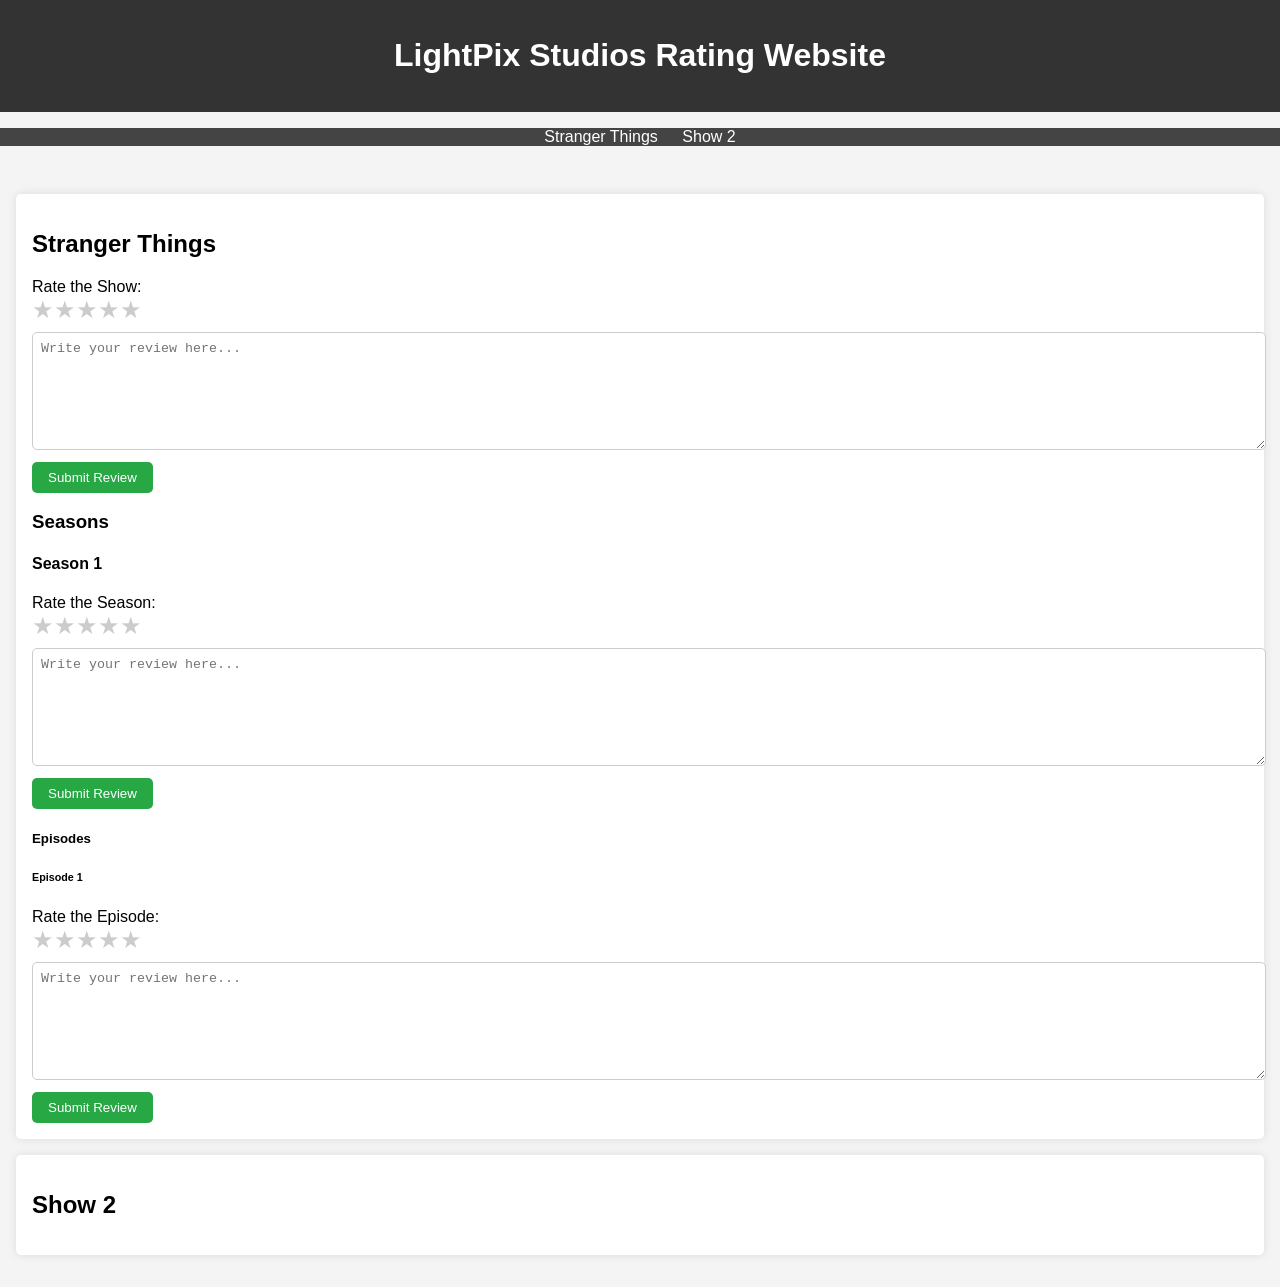
==== index.html @ 3fb62df2 "Add files via upload" ====
<!DOCTYPE html>
<html lang="en">
<head>
    <meta charset="UTF-8">
    <meta name="viewport" content="width=device-width, initial-scale=1.0">
    <title>Series/Shows Rating Website</title>
    <link rel="stylesheet" href="./style.css">
</head>
<body>
    <header>
        <h1>LightPix Studios Rating Website</h1>
    </header>
    <nav>
        <ul>
            <li><a href="#show1">Stranger Things</a></li>
            <li><a href="#show2">Show 2</a></li>
        </ul>
    </nav>
    <main>
        <section id="show1" class="show">
            <h2>Stranger Things</h2>
            <div class="rating">
                <span>Rate the Show:</span>
                <div class="stars" data-show-id="1">
                    ★★★★★
                </div>
                <div class="review">
                    <textarea placeholder="Write your review here..."></textarea>
                    <button>Submit Review</button>
                </div>
            </div>
            <div class="seasons">
                <h3>Seasons</h3>
                <div class="season" data-season-id="1">
                    <h4>Season 1</h4>
                    <div class="rating">
                        <span>Rate the Season:</span>
                        <div class="stars" data-season-id="1-1">
                            ★★★★★
                        </div>
                        <div class="review">
                            <textarea placeholder="Write your review here..."></textarea>
                            <button>Submit Review</button>
                        </div>
                    </div>
                    <div class="episodes">
                        <h5>Episodes</h5>
                        <div class="episode" data-episode-id="1-1-1">
                            <h6>Episode 1</h6>
                            <div class="rating">
                                <span>Rate the Episode:</span>
                                <div class="stars" data-episode-id="1-1-1">
                                    ★★★★★
                                </div>
                                <div class="review">
                                    <textarea placeholder="Write your review here..."></textarea>
                                    <button>Submit Review</button>
                                </div>
                            </div>
                        </div>
                        <!-- Add more episodes as needed -->
                    </div>
                </div>
                <!-- Add more seasons as needed -->
            </div>
        </section>
        <section id="show2" class="show">
            <h2>Show 2</h2>
            <!-- Repeat structure for Show 2 -->
        </section>
    </main>
    <script src="./script.js"></script>
</body>
</html>
---- style.css ----
/* styles.css */
body {
    font-family: Arial, sans-serif;
    margin: 0;
    padding: 0;
    background-color: #f4f4f4;
}

header {
    background-color: #333;
    color: #fff;
    text-align: center;
    padding: 1rem 0;
}

nav ul {
    list-style: none;
    padding: 0;
    text-align: center;
    background-color: #444;
}

nav ul li {
    display: inline;
    margin: 0 10px;
}

nav ul li a {
    color: #fff;
    text-decoration: none;
}

main {
    padding: 1rem;
}

.show {
    background-color: #fff;
    margin: 1rem 0;
    padding: 1rem;
    border-radius: 5px;
    box-shadow: 0 0 10px rgba(0,0,0,0.1);
}

.rating .stars {
    cursor: pointer;
    font-size: 1.5rem;
    color: #ccc;
}

.rating .stars:hover,
.rating .stars:hover ~ .stars {
    color: #ff0;
}

.review textarea {
    width: 100%;
    height: 100px;
    margin: 0.5rem 0;
    padding: 0.5rem;
    border: 1px solid #ccc;
    border-radius: 5px;
}

.review button {
    display: inline-block;
    padding: 0.5rem 1rem;
    background-color: #28a745;
    color: #fff;
    border: none;
    border-radius: 5px;
    cursor: pointer;
}

.review button:hover {
    background-color: #218838;
}
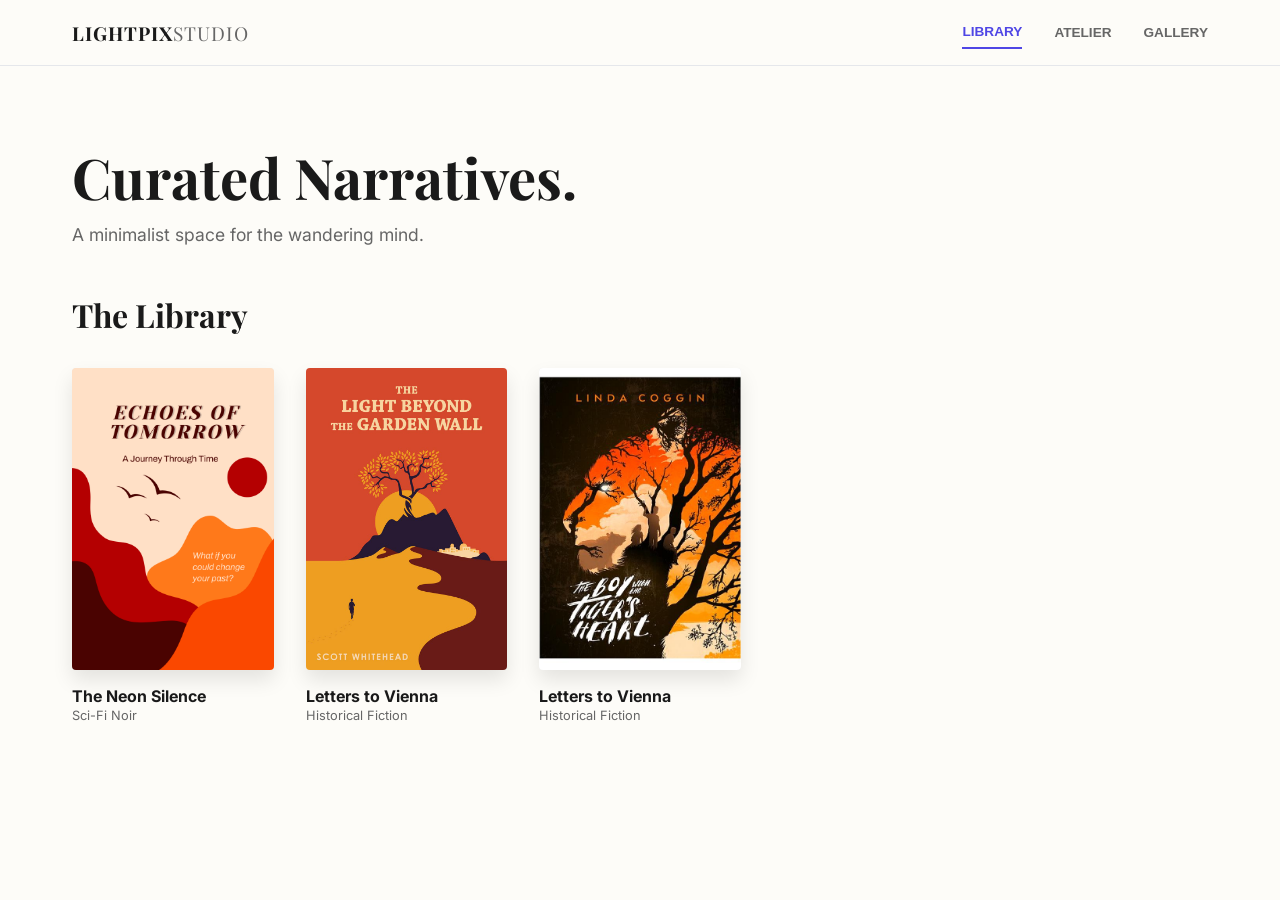
==== commit 83668ad3: "upgraded website" ====
--- a/index.html
+++ b/index.html
@@ -3,72 +3,118 @@
 <head>
     <meta charset="UTF-8">
     <meta name="viewport" content="width=device-width, initial-scale=1.0">
-    <title>Series/Shows Rating Website</title>
-    <link rel="stylesheet" href="./style.css">
+    <title>Lightpix Studio | Creative Portfolio</title>
+    <link href="https://fonts.googleapis.com/css2?family=Inter:wght@300;400;600&family=Playfair+Display:wght@700&display=swap" rel="stylesheet">
+    <link rel="stylesheet" href="style.css">
 </head>
 <body>
-    <header>
-        <h1>LightPix Studios Rating Website</h1>
+
+    <nav>
+        <div class="nav-container">
+            <div class="logo">LIGHTPIX<span>STUDIO</span></div>
+            <div class="nav-links">
+                <button class="nav-btn active" data-tab="stories">Library</button>
+                <button class="nav-btn" data-tab="art">Atelier</button>
+                <button class="nav-btn" data-tab="photography">Gallery</button>
+            </div>
+        </div>
+    </nav>
+
+    <header class="studio-intro">
+        <h1>Curated Narratives.</h1>
+        <p>A minimalist space for the wandering mind.</p>
     </header>
-    <nav>
-        <ul>
-            <li><a href="#show1">Stranger Things</a></li>
-            <li><a href="#show2">Show 2</a></li>
-        </ul>
-    </nav>
+
     <main>
-        <section id="show1" class="show">
-            <h2>Stranger Things</h2>
-            <div class="rating">
-                <span>Rate the Show:</span>
-                <div class="stars" data-show-id="1">
-                    ★★★★★
+        <section id="stories" class="tab-content active">
+            <div class="grid-controls">
+                <h2>The Library</h2>
+            </div>
+            
+            <div class="wattpad-grid">
+                <div class="book-item" onclick="openBook('./Books/Cant Hurt Me- David Goggins.pdf')">
+                    <div class="book-cover-wrapper">
+                        <img src="Coverpage/coverpage00.png" alt="Cover 1">
+                        <div class="read-overlay"><span>Read PDF</span></div>
+                    </div>
+                    <div class="book-meta">
+                        <h3>The Neon Silence</h3>
+                        <p>Sci-Fi Noir</p>
+                    </div>
                 </div>
-                <div class="review">
-                    <textarea placeholder="Write your review here..."></textarea>
-                    <button>Submit Review</button>
+
+                <div class="book-item" onclick="openBook('./Books/IKIGAI - The Japanese secret to a long and happy life.pdf')">
+                    <div class="book-cover-wrapper">
+                        <img src="Coverpage/coverpage01.png" alt="Cover 2">
+                        <div class="read-overlay"><span>Read PDF</span></div>
+                    </div>
+                    <div class="book-meta">
+                        <h3>Letters to Vienna</h3>
+                        <p>Historical Fiction</p>
+                    </div>
+                </div>
+
+                <div class="book-item" onclick="openBook('./Books/Steve Jobs- Walter Isaacson.pdf')">
+                    <div class="book-cover-wrapper">
+                        <img src="Coverpage/coverpage02.png" alt="Cover 2">
+                        <div class="read-overlay"><span>Read PDF</span></div>
+                    </div>
+                    <div class="book-meta">
+                        <h3>Letters to Vienna</h3>
+                        <p>Historical Fiction</p>
+                    </div>
                 </div>
             </div>
-            <div class="seasons">
-                <h3>Seasons</h3>
-                <div class="season" data-season-id="1">
-                    <h4>Season 1</h4>
-                    <div class="rating">
-                        <span>Rate the Season:</span>
-                        <div class="stars" data-season-id="1-1">
-                            ★★★★★
-                        </div>
-                        <div class="review">
-                            <textarea placeholder="Write your review here..."></textarea>
-                            <button>Submit Review</button>
-                        </div>
-                    </div>
-                    <div class="episodes">
-                        <h5>Episodes</h5>
-                        <div class="episode" data-episode-id="1-1-1">
-                            <h6>Episode 1</h6>
-                            <div class="rating">
-                                <span>Rate the Episode:</span>
-                                <div class="stars" data-episode-id="1-1-1">
-                                    ★★★★★
-                                </div>
-                                <div class="review">
-                                    <textarea placeholder="Write your review here..."></textarea>
-                                    <button>Submit Review</button>
-                                </div>
-                            </div>
-                        </div>
-                        <!-- Add more episodes as needed -->
-                    </div>
+        </section>
+
+        <section id="art" class="tab-content">
+            <div class="grid-controls">
+                <h2>The Atelier</h2>
+            </div>
+            <div class="art-masonry">
+                <div class="art-card" onclick="openLightbox(this)">
+                    <img src="Art/abstract.jpg" alt="My Artwork">
                 </div>
-                <!-- Add more seasons as needed -->
+                <div class="art-card" onclick="openLightbox(this)">
+                    <img src="Art/japanese sea.webp" alt="My Sketch">
+                </div>
+                <div class="art-card" onclick="openLightbox(this)">
+                    <img src="Art/pearl earing.webp" alt="My Illustration">
+                </div>
             </div>
         </section>
-        <section id="show2" class="show">
-            <h2>Show 2</h2>
-            <!-- Repeat structure for Show 2 -->
+
+        <section id="photography" class="tab-content">
+            <div class="grid-controls">
+                <h2>The Gallery</h2>
+            </div>
+            <div class="photo-mosaic">
+                <div class="photo-card" onclick="openLightbox(this)">
+                    <img src="Photography/indian-birds.jpg" alt="Photo">
+                </div>
+                <div class="photo-card" onclick="openLightbox(this)">
+                    <img src="Photography/lakeside.webp" alt="Photo">
+                </div>
+                <div class="photo-card wide" onclick="openLightbox(this)">
+                    <img src="Photography/cameraman.avif" alt="Wide Photo">
+                </div>
+            </div>
         </section>
     </main>
-    <script src="./script.js"></script>
+
+    <div id="lightbox" class="overlay-modal" onclick="closeLightbox()">
+        <span class="close-icon">&times;</span>
+        <img id="lightbox-img" src="" alt="Full View">
+    </div>
+
+    <div id="pdf-reader" class="pdf-viewer">
+        <div class="reader-nav">
+            <div class="reader-logo">Lightpix Reader</div>
+            <button onclick="closeBook()">Close Reader</button>
+        </div>
+        <iframe id="pdf-frame" src=""></iframe>
+    </div>
+
+    <script src="script.js"></script>
 </body>
-</html>
+</html>
--- a/style.css
+++ b/style.css
@@ -1,77 +1,122 @@
-/* styles.css */
-body {
-    font-family: Arial, sans-serif;
-    margin: 0;
-    padding: 0;
-    background-color: #f4f4f4;
+:root {
+    --bg-main: #FDFCF8; /* Ivory Paper Color */
+    --text-bold: #1A1A1A; 
+    --text-soft: #666666;
+    --accent: #4F46E5; /* Indigo */
+    --surface: #FFFFFF;
+    --border: #E5E7EB;
 }
 
-header {
-    background-color: #333;
-    color: #fff;
-    text-align: center;
-    padding: 1rem 0;
+* { margin: 0; padding: 0; box-sizing: border-box; }
+
+body {
+    background-color: var(--bg-main);
+    color: var(--text-bold);
+    font-family: 'Inter', sans-serif;
 }
 
-nav ul {
-    list-style: none;
-    padding: 0;
-    text-align: center;
-    background-color: #444;
+/* NAVIGATION */
+nav {
+    position: sticky; top: 0; z-index: 100;
+    background: rgba(253, 252, 248, 0.9);
+    backdrop-filter: blur(10px);
+    border-bottom: 1px solid var(--border);
 }
 
-nav ul li {
-    display: inline;
-    margin: 0 10px;
+.nav-container {
+    max-width: 1200px; margin: 0 auto; padding: 1rem 2rem;
+    display: flex; justify-content: space-between; align-items: center;
 }
 
-nav ul li a {
-    color: #fff;
-    text-decoration: none;
+.logo { font-family: 'Playfair Display', serif; font-size: 1.2rem; font-weight: 700; letter-spacing: 1px; }
+.logo span { font-weight: 300; color: var(--text-soft); }
+
+.nav-links { display: flex; gap: 2rem; }
+.nav-btn {
+    background: none; border: none; font-size: 0.85rem; font-weight: 600;
+    color: var(--text-soft); cursor: pointer; text-transform: uppercase;
+    transition: 0.3s; padding: 0.5rem 0;
+}
+.nav-btn.active, .nav-btn:hover { color: var(--accent); border-bottom: 2px solid var(--accent); }
+
+/* HEADER */
+.studio-intro { max-width: 1200px; margin: 5rem auto 3rem; padding: 0 2rem; }
+.studio-intro h1 { font-family: 'Playfair Display', serif; font-size: 3.5rem; line-height: 1.1; }
+.studio-intro p { color: var(--text-soft); margin-top: 1rem; font-size: 1.1rem; }
+
+main { max-width: 1200px; margin: 0 auto; padding: 0 2rem 5rem; }
+.tab-content { display: none; }
+.tab-content.active { display: block; animation: fadeInUp 0.6s ease; }
+
+@keyframes fadeInUp {
+    from { opacity: 0; transform: translateY(20px); }
+    to { opacity: 1; transform: translateY(0); }
 }
 
-main {
-    padding: 1rem;
+.grid-controls h2 { font-family: 'Playfair Display', serif; margin-bottom: 2rem; font-size: 2rem; }
+
+/* WATTPAD GRID */
+.wattpad-grid {
+    display: grid;
+    grid-template-columns: repeat(auto-fill, minmax(180px, 1fr));
+    gap: 3rem 2rem;
 }
 
-.show {
-    background-color: #fff;
-    margin: 1rem 0;
-    padding: 1rem;
-    border-radius: 5px;
-    box-shadow: 0 0 10px rgba(0,0,0,0.1);
+.book-item { cursor: pointer; transition: 0.3s; }
+.book-cover-wrapper {
+    width: 100%;
+    aspect-ratio: 2 / 3;
+    background: #eee;
+    border-radius: 4px;
+    overflow: hidden;
+    box-shadow: 0 10px 20px rgba(0,0,0,0.1);
+    position: relative;
 }
 
-.rating .stars {
-    cursor: pointer;
-    font-size: 1.5rem;
-    color: #ccc;
+.book-cover-wrapper img { width: 100%; height: 100%; object-fit: cover; }
+.read-overlay {
+    position: absolute; top: 0; left: 0; width: 100%; height: 100%;
+    background: rgba(79, 70, 229, 0.85);
+    display: flex; align-items: center; justify-content: center;
+    opacity: 0; transition: 0.3s;
 }
+.read-overlay span { color: white; font-weight: 600; font-size: 0.8rem; letter-spacing: 1px; }
 
-.rating .stars:hover,
-.rating .stars:hover ~ .stars {
-    color: #ff0;
+.book-item:hover .book-cover-wrapper { transform: translateY(-8px); box-shadow: 0 15px 30px rgba(0,0,0,0.15); }
+.book-item:hover .read-overlay { opacity: 1; }
+
+.book-meta { margin-top: 1rem; }
+.book-meta h3 { font-size: 1rem; margin-bottom: 2px; }
+.book-meta p { font-size: 0.8rem; color: var(--text-soft); }
+
+/* ART & PHOTO GRIDS */
+.art-masonry { column-count: 3; column-gap: 1.5rem; }
+.art-card { margin-bottom: 1.5rem; border-radius: 8px; overflow: hidden; box-shadow: 0 4px 15px rgba(0,0,0,0.05); cursor: pointer; transition: 0.3s; }
+.art-card img { width: 100%; display: block; transition: 0.5s; }
+.art-card:hover { transform: scale(1.02); }
+
+.photo-mosaic { display: grid; grid-template-columns: 1fr 1fr; gap: 1.5rem; }
+.photo-card { border-radius: 8px; overflow: hidden; height: 400px; box-shadow: 0 4px 15px rgba(0,0,0,0.05); cursor: pointer; }
+.photo-card.wide { grid-column: span 2; }
+.photo-card img { width: 100%; height: 100%; object-fit: cover; transition: 0.5s; }
+.photo-card:hover img { transform: scale(1.05); }
+
+/* MODALS */
+.overlay-modal {
+    position: fixed; top: 0; left: 0; width: 100%; height: 100%;
+    background: rgba(26, 26, 26, 0.98); z-index: 1000;
+    display: none; align-items: center; justify-content: center;
 }
+.overlay-modal.active { display: flex; }
+.overlay-modal img { max-width: 90%; max-height: 85vh; border-radius: 4px; }
+.close-icon { position: absolute; top: 2rem; right: 2rem; font-size: 3rem; color: white; cursor: pointer; }
 
-.review textarea {
-    width: 100%;
-    height: 100px;
-    margin: 0.5rem 0;
-    padding: 0.5rem;
-    border: 1px solid #ccc;
-    border-radius: 5px;
+.pdf-viewer {
+    position: fixed; top: 0; left: 0; width: 100%; height: 100%;
+    background: #f0f0f0; z-index: 2000; display: none; flex-direction: column;
 }
+.pdf-viewer.active { display: flex; }
+.reader-nav { background: white; padding: 1rem 2rem; display: flex; justify-content: space-between; align-items: center; border-bottom: 1px solid var(--border); }
+.reader-nav button { padding: 0.5rem 1.2rem; border: none; background: var(--accent); color: white; border-radius: 4px; cursor: pointer; font-weight: 600; }
 
-.review button {
-    display: inline-block;
-    padding: 0.5rem 1rem;
-    background-color: #28a745;
-    color: #fff;
-    border: none;
-    border-radius: 5px;
-    cursor: pointer;
-}
-
-.review button:hover {
-    background-color: #218838;
-}
+iframe { flex: 1; border: none; }
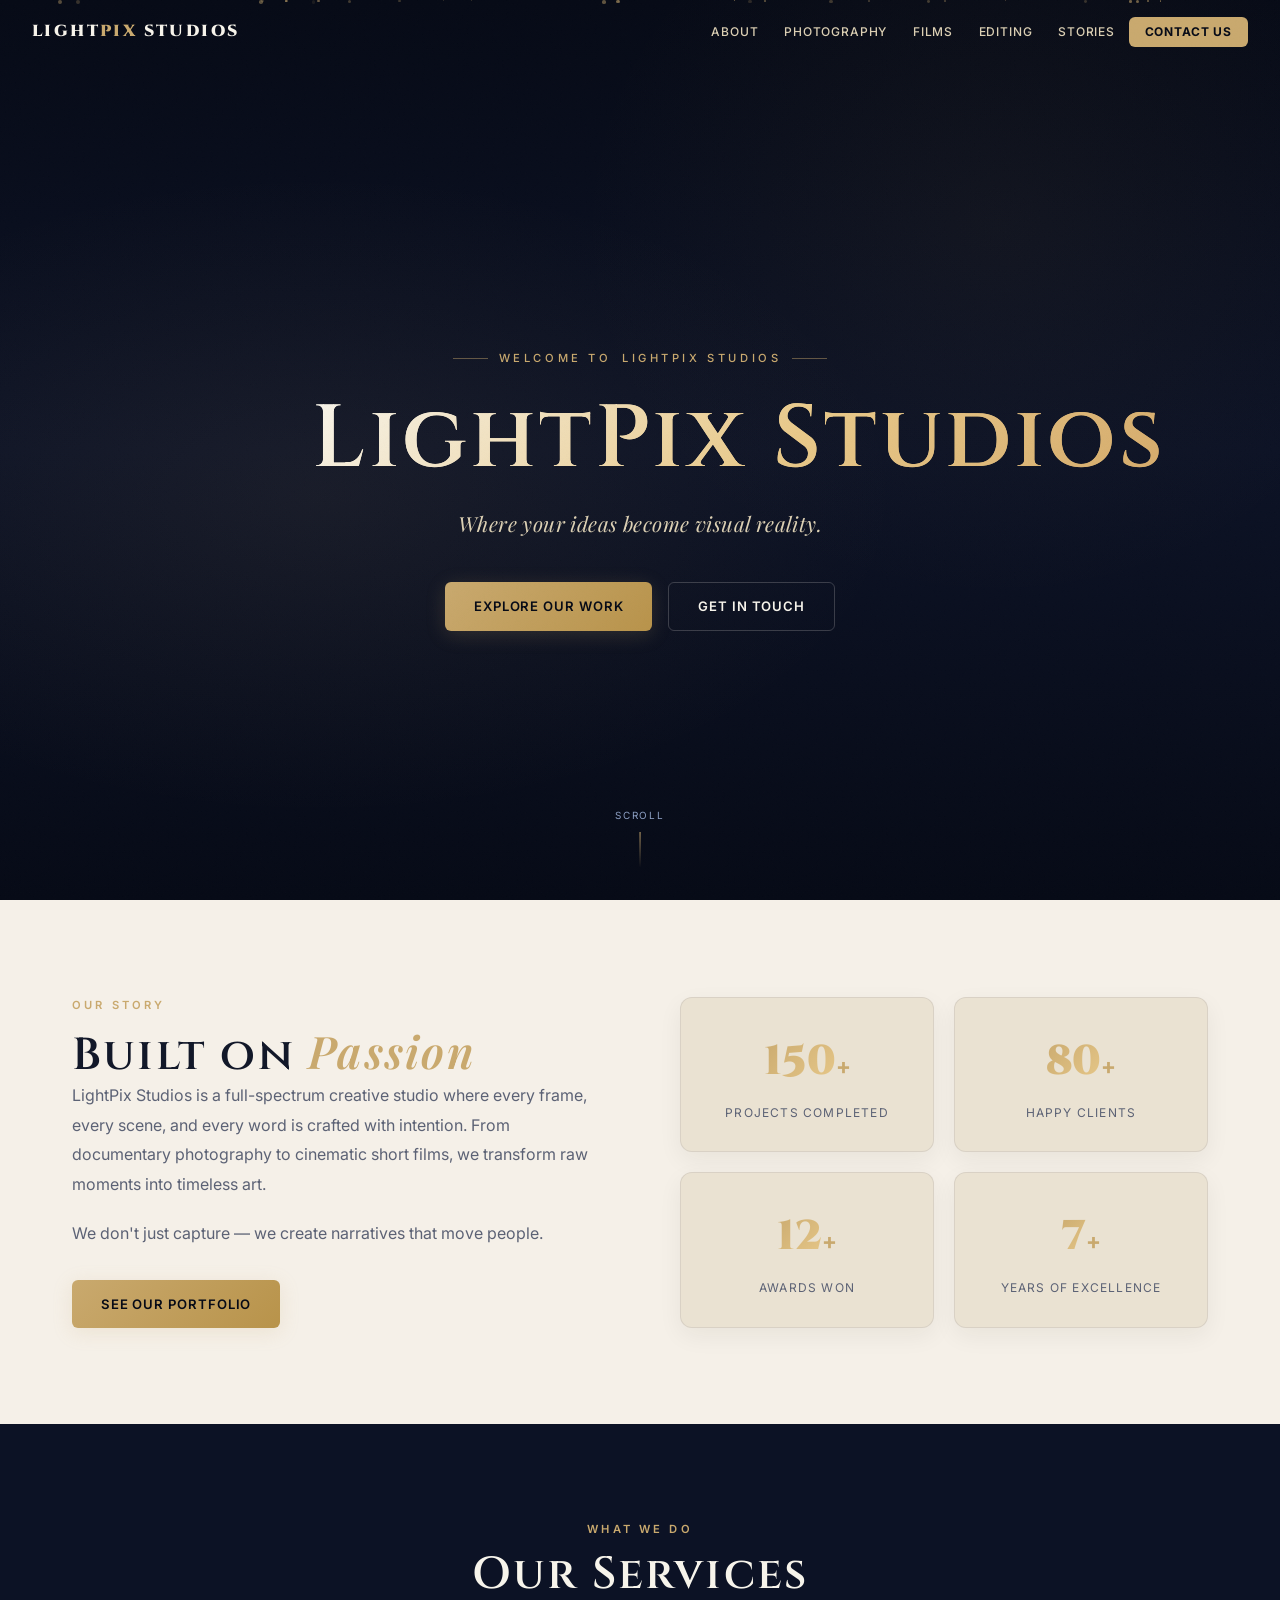
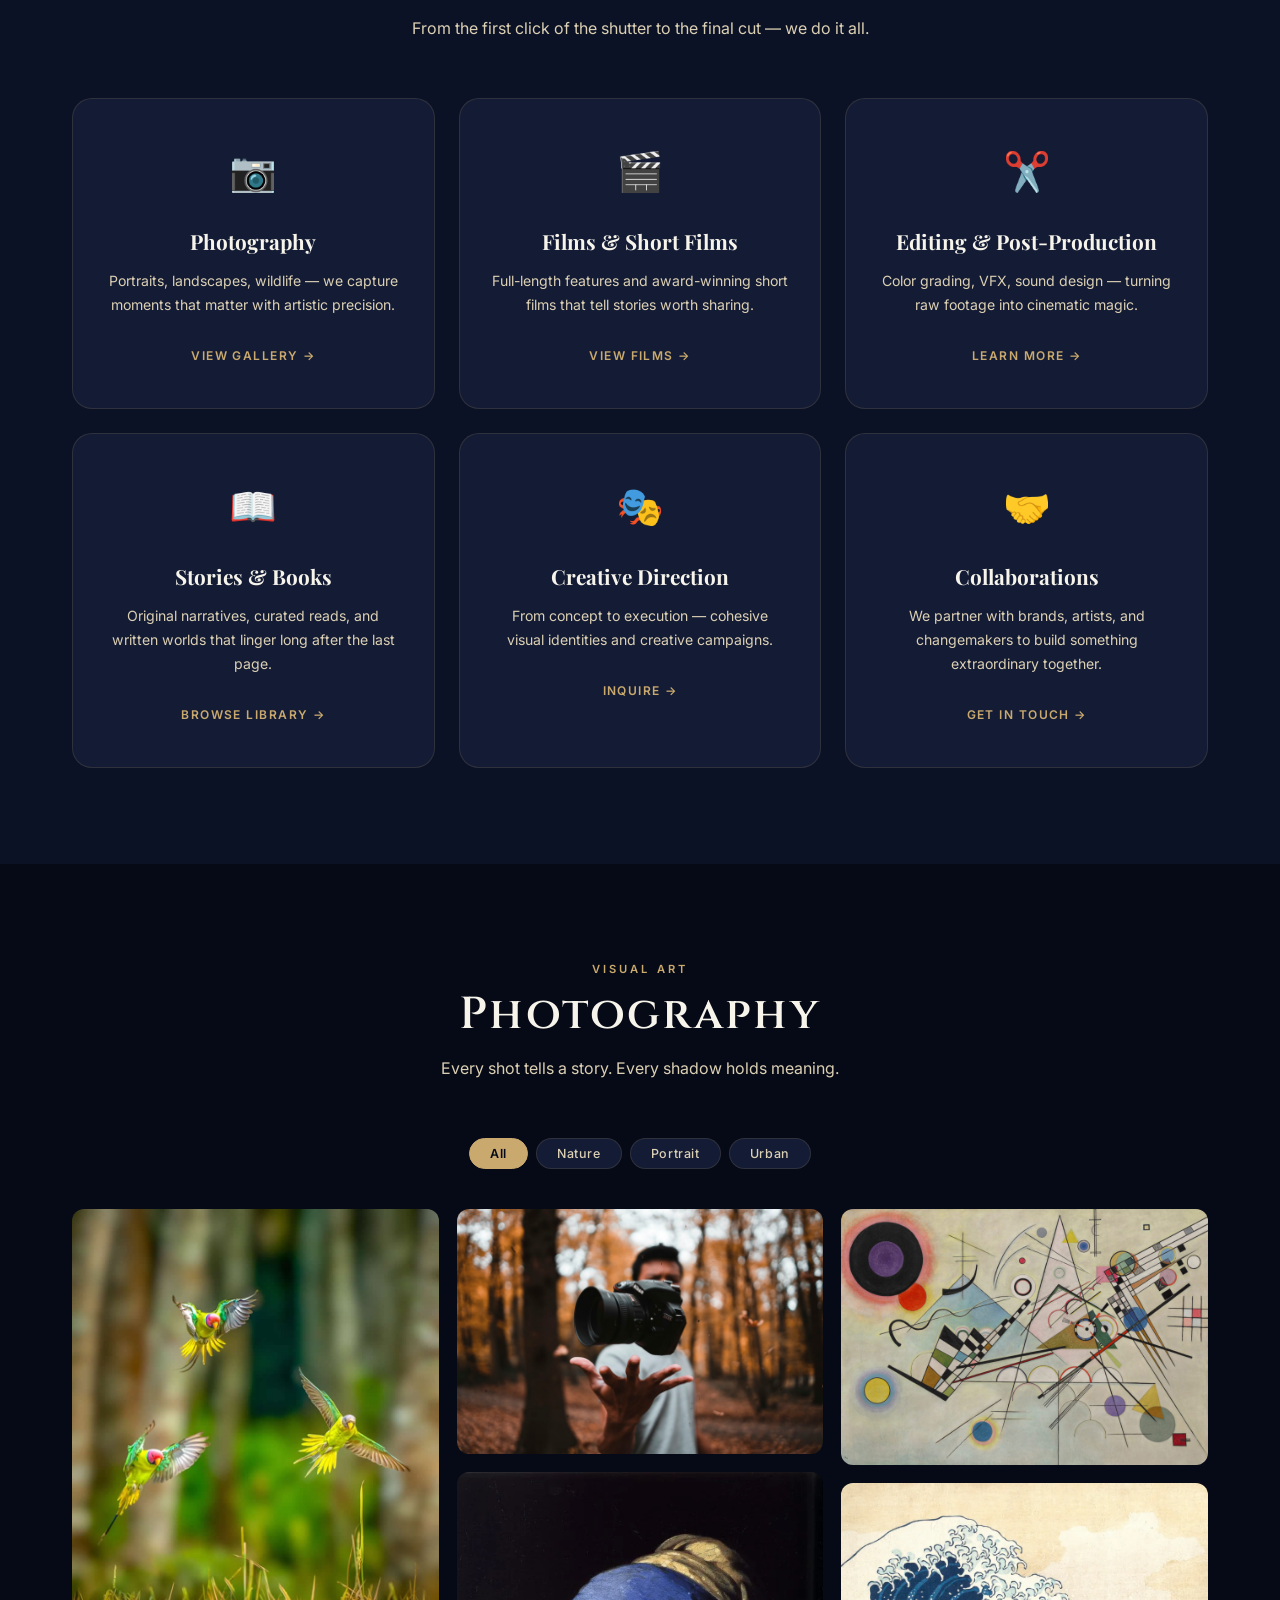
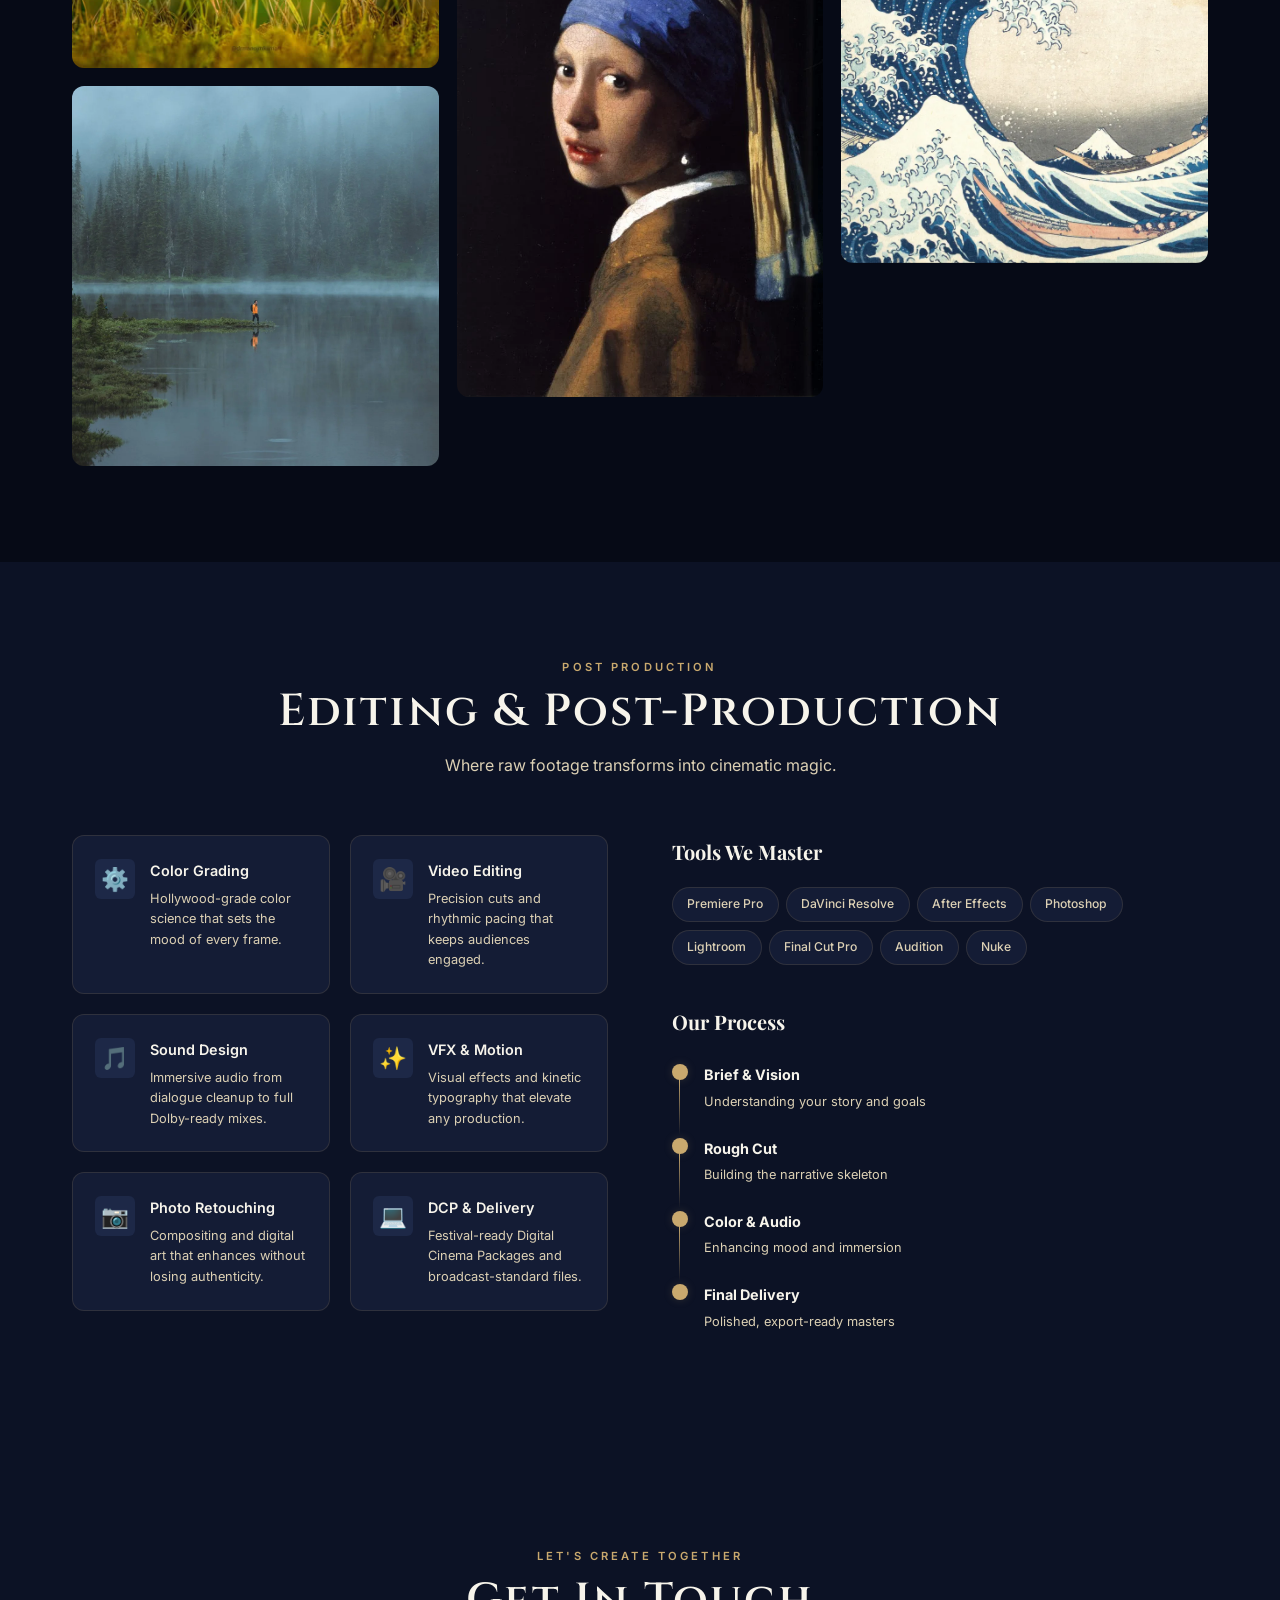
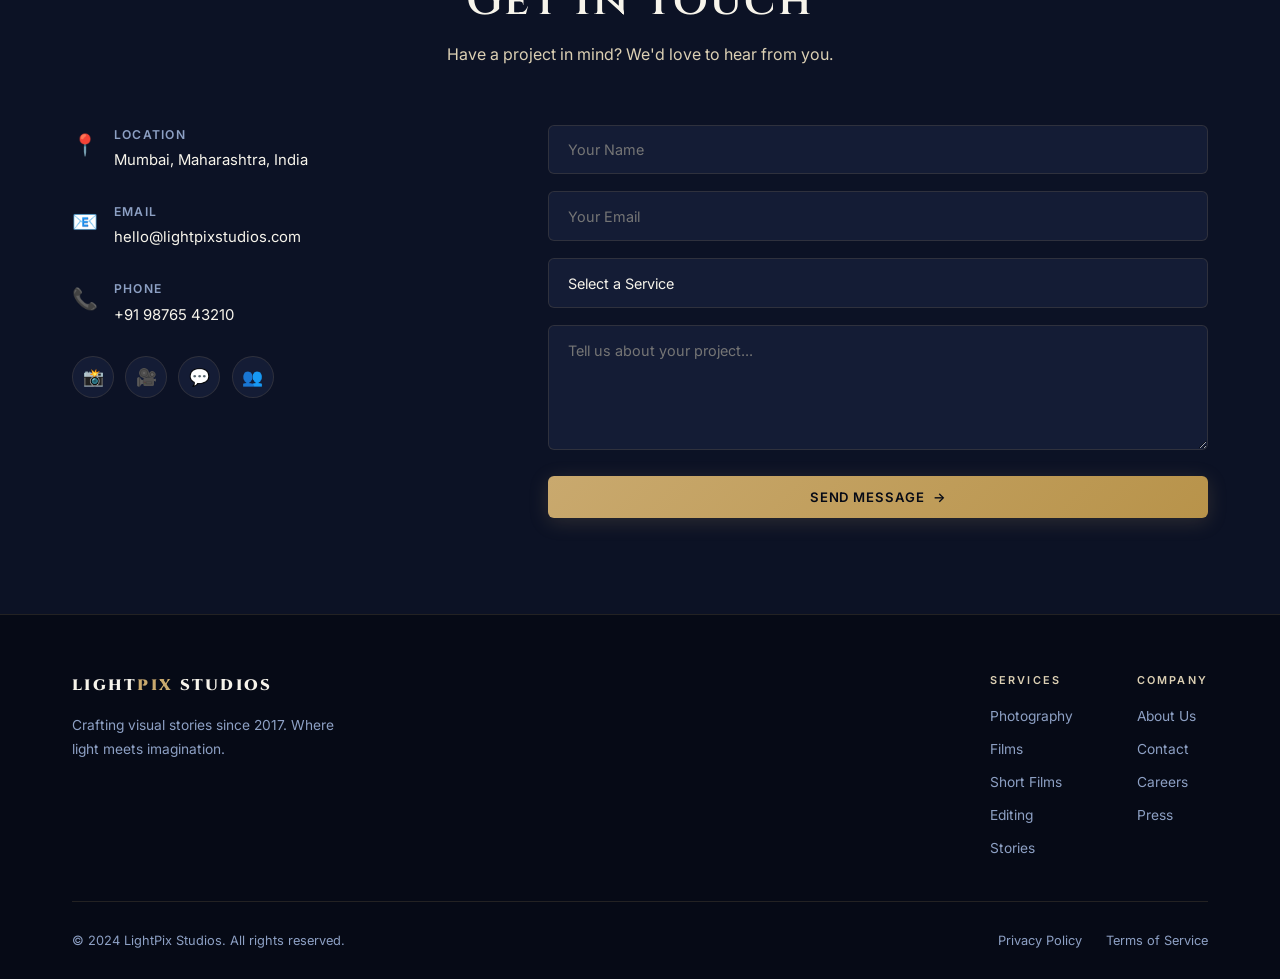
==== commit 3850a926: "Website upgraded" ====
--- a/index.html
+++ b/index.html
@@ -1,120 +1,323 @@
-<!DOCTYPE html>
-<html lang="en">
-<head>
-    <meta charset="UTF-8">
-    <meta name="viewport" content="width=device-width, initial-scale=1.0">
-    <title>Lightpix Studio | Creative Portfolio</title>
-    <link href="https://fonts.googleapis.com/css2?family=Inter:wght@300;400;600&family=Playfair+Display:wght@700&display=swap" rel="stylesheet">
-    <link rel="stylesheet" href="style.css">
-</head>
-<body>
-
-    <nav>
-        <div class="nav-container">
-            <div class="logo">LIGHTPIX<span>STUDIO</span></div>
-            <div class="nav-links">
-                <button class="nav-btn active" data-tab="stories">Library</button>
-                <button class="nav-btn" data-tab="art">Atelier</button>
-                <button class="nav-btn" data-tab="photography">Gallery</button>
-            </div>
-        </div>
-    </nav>
-
-    <header class="studio-intro">
-        <h1>Curated Narratives.</h1>
-        <p>A minimalist space for the wandering mind.</p>
-    </header>
-
-    <main>
-        <section id="stories" class="tab-content active">
-            <div class="grid-controls">
-                <h2>The Library</h2>
-            </div>
-            
-            <div class="wattpad-grid">
-                <div class="book-item" onclick="openBook('./Books/Cant Hurt Me- David Goggins.pdf')">
-                    <div class="book-cover-wrapper">
-                        <img src="Coverpage/coverpage00.png" alt="Cover 1">
-                        <div class="read-overlay"><span>Read PDF</span></div>
-                    </div>
-                    <div class="book-meta">
-                        <h3>The Neon Silence</h3>
-                        <p>Sci-Fi Noir</p>
-                    </div>
-                </div>
-
-                <div class="book-item" onclick="openBook('./Books/IKIGAI - The Japanese secret to a long and happy life.pdf')">
-                    <div class="book-cover-wrapper">
-                        <img src="Coverpage/coverpage01.png" alt="Cover 2">
-                        <div class="read-overlay"><span>Read PDF</span></div>
-                    </div>
-                    <div class="book-meta">
-                        <h3>Letters to Vienna</h3>
-                        <p>Historical Fiction</p>
-                    </div>
-                </div>
-
-                <div class="book-item" onclick="openBook('./Books/Steve Jobs- Walter Isaacson.pdf')">
-                    <div class="book-cover-wrapper">
-                        <img src="Coverpage/coverpage02.png" alt="Cover 2">
-                        <div class="read-overlay"><span>Read PDF</span></div>
-                    </div>
-                    <div class="book-meta">
-                        <h3>Letters to Vienna</h3>
-                        <p>Historical Fiction</p>
-                    </div>
-                </div>
-            </div>
-        </section>
-
-        <section id="art" class="tab-content">
-            <div class="grid-controls">
-                <h2>The Atelier</h2>
-            </div>
-            <div class="art-masonry">
-                <div class="art-card" onclick="openLightbox(this)">
-                    <img src="Art/abstract.jpg" alt="My Artwork">
-                </div>
-                <div class="art-card" onclick="openLightbox(this)">
-                    <img src="Art/japanese sea.webp" alt="My Sketch">
-                </div>
-                <div class="art-card" onclick="openLightbox(this)">
-                    <img src="Art/pearl earing.webp" alt="My Illustration">
-                </div>
-            </div>
-        </section>
-
-        <section id="photography" class="tab-content">
-            <div class="grid-controls">
-                <h2>The Gallery</h2>
-            </div>
-            <div class="photo-mosaic">
-                <div class="photo-card" onclick="openLightbox(this)">
-                    <img src="Photography/indian-birds.jpg" alt="Photo">
-                </div>
-                <div class="photo-card" onclick="openLightbox(this)">
-                    <img src="Photography/lakeside.webp" alt="Photo">
-                </div>
-                <div class="photo-card wide" onclick="openLightbox(this)">
-                    <img src="Photography/cameraman.avif" alt="Wide Photo">
-                </div>
-            </div>
-        </section>
-    </main>
-
-    <div id="lightbox" class="overlay-modal" onclick="closeLightbox()">
-        <span class="close-icon">&times;</span>
-        <img id="lightbox-img" src="" alt="Full View">
-    </div>
-
-    <div id="pdf-reader" class="pdf-viewer">
-        <div class="reader-nav">
-            <div class="reader-logo">Lightpix Reader</div>
-            <button onclick="closeBook()">Close Reader</button>
-        </div>
-        <iframe id="pdf-frame" src=""></iframe>
-    </div>
-
-    <script src="script.js"></script>
-</body>
+<!DOCTYPE html>
+<html lang="en">
+<head>
+    <meta charset="UTF-8">
+    <meta name="viewport" content="width=device-width, initial-scale=1.0">
+    <meta name="description" content="LightPix Studios — A premium creative studio offering photography, films, editing, and storytelling services.">
+    <title>LightPix Studios | Creative Studio</title>
+    <link rel="preconnect" href="https://fonts.googleapis.com">
+    <link rel="preconnect" href="https://fonts.gstatic.com" crossorigin>
+    <link href="https://fonts.googleapis.com/css2?family=Cinzel:wght@400;600;900&family=Inter:wght@300;400;500;600&family=Playfair+Display:ital,wght@0,700;1,400&display=swap" rel="stylesheet">
+    <link rel="stylesheet" href="style.css">
+</head>
+<body>
+
+    <div class="noise-overlay"></div>
+
+    <!-- NAVIGATION -->
+    <nav id="main-nav">
+        <div class="nav-container">
+            <a href="index.html" class="logo">LIGHT<span>PIX</span>&nbsp;STUDIOS</a>
+            <button class="hamburger" id="hamburger" aria-label="Open menu">
+                <span></span><span></span><span></span>
+            </button>
+            <ul class="nav-links" id="nav-links">
+                <li><a href="#about"       class="nav-link">About</a></li>
+                <li><a href="#photography" class="nav-link">Photography</a></li>
+                <li><a href="films.html"   class="nav-link">Films</a></li>
+                <li><a href="#editing"     class="nav-link">Editing</a></li>
+                <li><a href="books.html"   class="nav-link">Stories</a></li>
+                <li><a href="#contact"     class="nav-link nav-cta">Contact Us</a></li>
+            </ul>
+        </div>
+    </nav>
+
+    <!-- HERO -->
+    <section id="hero">
+        <div class="hero-bg">
+            <div class="hero-gradient"></div>
+            <div class="hero-particles" id="hero-particles"></div>
+        </div>
+        <div class="hero-content">
+            <p class="hero-eyebrow">Welcome to <span class="nowrap">LightPix Studios</span></p>
+            <h1 class="hero-title gradient-text"><span class="nowrap">LightPix Studios</span></h1>
+            <p class="hero-tagline">Where your ideas become visual reality.</p>
+            <div class="hero-ctas">
+                <a href="#about" class="btn btn-primary">Explore Our Work</a>
+                <a href="#contact" class="btn btn-ghost">Get In Touch</a>
+            </div>
+        </div>
+        <div class="hero-scroll-hint">
+            <span>Scroll</span>
+            <div class="scroll-line"></div>
+        </div>
+    </section>
+
+    <!-- ABOUT -->
+    <section id="about" class="section-light">
+        <div class="container">
+            <div class="about-grid">
+                <div class="about-text reveal">
+                    <p class="section-eyebrow">Our Story</p>
+                    <h2 class="section-title">Built on <em>Passion</em></h2>
+                    <p class="about-desc"><span class="nowrap">LightPix Studios</span> is a full-spectrum creative studio where every frame, every scene, and every word is crafted with intention. From documentary photography to cinematic short films, we transform raw moments into timeless art.</p>
+                    <p class="about-desc">We don't just capture — we create narratives that move people.</p>
+                    <a href="#photography" class="btn btn-primary">See Our Portfolio</a>
+                </div>
+                <div class="about-stats">
+                    <div class="stat-card reveal">
+                        <span class="stat-num" data-target="150">0</span><span class="stat-plus">+</span>
+                        <p>Projects Completed</p>
+                    </div>
+                    <div class="stat-card reveal">
+                        <span class="stat-num" data-target="80">0</span><span class="stat-plus">+</span>
+                        <p>Happy Clients</p>
+                    </div>
+                    <div class="stat-card reveal">
+                        <span class="stat-num" data-target="12">0</span><span class="stat-plus">+</span>
+                        <p>Awards Won</p>
+                    </div>
+                    <div class="stat-card reveal">
+                        <span class="stat-num" data-target="7">0</span><span class="stat-plus">+</span>
+                        <p>Years of Excellence</p>
+                    </div>
+                </div>
+            </div>
+        </div>
+    </section>
+
+    <!-- SERVICES OVERVIEW -->
+    <section id="services">
+        <div class="container">
+            <div class="section-header">
+                <p class="section-eyebrow">What We Do</p>
+                <h2 class="section-title">Our Services</h2>
+                <p class="section-sub">From the first click of the shutter to the final cut — we do it all.</p>
+            </div>
+            <div class="services-grid">
+                <div class="service-card reveal" onclick="location.href='#photography'">
+                    <div class="service-icon">📷</div>
+                    <h3>Photography</h3>
+                    <p>Portraits, landscapes, wildlife — we capture moments that matter with artistic precision.</p>
+                    <span class="service-link">View Gallery →</span>
+                </div>
+                <div class="service-card reveal" onclick="location.href='films.html'">
+                    <div class="service-icon">🎬</div>
+                    <h3>Films &amp; Short Films</h3>
+                    <p>Full-length features and award-winning short films that tell stories worth sharing.</p>
+                    <span class="service-link">View Films →</span>
+                </div>
+                <div class="service-card reveal" onclick="location.href='#editing'">
+                    <div class="service-icon">✂️</div>
+                    <h3>Editing &amp; Post-Production</h3>
+                    <p>Color grading, VFX, sound design — turning raw footage into cinematic magic.</p>
+                    <span class="service-link">Learn More →</span>
+                </div>
+                <div class="service-card reveal" onclick="location.href='books.html'">
+                    <div class="service-icon">📖</div>
+                    <h3>Stories &amp; Books</h3>
+                    <p>Original narratives, curated reads, and written worlds that linger long after the last page.</p>
+                    <span class="service-link">Browse Library →</span>
+                </div>
+                <div class="service-card reveal">
+                    <div class="service-icon">🎭</div>
+                    <h3>Creative Direction</h3>
+                    <p>From concept to execution — cohesive visual identities and creative campaigns.</p>
+                    <span class="service-link">Inquire →</span>
+                </div>
+                <div class="service-card reveal" onclick="location.href='#contact'">
+                    <div class="service-icon">🤝</div>
+                    <h3>Collaborations</h3>
+                    <p>We partner with brands, artists, and changemakers to build something extraordinary together.</p>
+                    <span class="service-link">Get In Touch →</span>
+                </div>
+            </div>
+        </div>
+    </section>
+
+    <!-- PHOTOGRAPHY -->
+    <section id="photography">
+        <div class="container">
+            <div class="section-header">
+                <p class="section-eyebrow">Visual Art</p>
+                <h2 class="section-title">Photography</h2>
+                <p class="section-sub">Every shot tells a story. Every shadow holds meaning.</p>
+            </div>
+            <div class="photo-categories">
+                <button class="photo-filter active" data-filter="all">All</button>
+                <button class="photo-filter" data-filter="nature">Nature</button>
+                <button class="photo-filter" data-filter="portrait">Portrait</button>
+                <button class="photo-filter" data-filter="urban">Urban</button>
+            </div>
+            <div class="photo-masonry" id="photo-grid">
+                <div class="photo-item" data-category="nature" onclick="openLightbox(this)">
+                    <img src="Photography/indian-birds.jpg" alt="Wings of India — Wildlife Photography">
+                    <div class="photo-caption"><h4>Wings of India</h4><p>Wildlife · Nature</p></div>
+                </div>
+                <div class="photo-item tall" data-category="nature" onclick="openLightbox(this)">
+                    <img src="Photography/lakeside.webp" alt="Still Waters — Lakeside Photography">
+                    <div class="photo-caption"><h4>Still Waters</h4><p>Landscape · Nature</p></div>
+                </div>
+                <div class="photo-item" data-category="urban" onclick="openLightbox(this)">
+                    <img src="Photography/cameraman.avif" alt="Behind the Lens — Documentary">
+                    <div class="photo-caption"><h4>Behind the Lens</h4><p>Urban · Documentary</p></div>
+                </div>
+                <div class="photo-item" data-category="portrait" onclick="openLightbox(this)">
+                    <img src="Art/pearl earing.webp" alt="Pearl Light — Fine Art Portrait">
+                    <div class="photo-caption"><h4>Pearl Light</h4><p>Portrait · Fine Art</p></div>
+                </div>
+                <div class="photo-item" data-category="portrait" onclick="openLightbox(this)">
+                    <img src="Art/abstract.jpg" alt="Abstract Visions — Fine Art">
+                    <div class="photo-caption"><h4>Abstract Visions</h4><p>Abstract · Fine Art</p></div>
+                </div>
+                <div class="photo-item tall" data-category="nature" onclick="openLightbox(this)">
+                    <img src="Art/japanese sea.webp" alt="Japanese Horizon — Digital Art">
+                    <div class="photo-caption"><h4>Japanese Horizon</h4><p>Digital Art · Nature</p></div>
+                </div>
+            </div>
+        </div>
+    </section>
+
+    <!-- EDITING -->
+    <section id="editing">
+        <div class="container">
+            <div class="section-header">
+                <p class="section-eyebrow">Post Production</p>
+                <h2 class="section-title">Editing &amp; Post-Production</h2>
+                <p class="section-sub">Where raw footage transforms into cinematic magic.</p>
+            </div>
+            <div class="editing-showcase">
+                <div class="editing-features">
+                    <div class="edit-feature reveal"><div class="edit-icon">⚙️</div><div><h3>Color Grading</h3><p>Hollywood-grade color science that sets the mood of every frame.</p></div></div>
+                    <div class="edit-feature reveal"><div class="edit-icon">🎥</div><div><h3>Video Editing</h3><p>Precision cuts and rhythmic pacing that keeps audiences engaged.</p></div></div>
+                    <div class="edit-feature reveal"><div class="edit-icon">🎵</div><div><h3>Sound Design</h3><p>Immersive audio from dialogue cleanup to full Dolby-ready mixes.</p></div></div>
+                    <div class="edit-feature reveal"><div class="edit-icon">✨</div><div><h3>VFX &amp; Motion</h3><p>Visual effects and kinetic typography that elevate any production.</p></div></div>
+                    <div class="edit-feature reveal"><div class="edit-icon">📷</div><div><h3>Photo Retouching</h3><p>Compositing and digital art that enhances without losing authenticity.</p></div></div>
+                    <div class="edit-feature reveal"><div class="edit-icon">💻</div><div><h3>DCP &amp; Delivery</h3><p>Festival-ready Digital Cinema Packages and broadcast-standard files.</p></div></div>
+                </div>
+                <div class="editing-tools">
+                    <h3>Tools We Master</h3>
+                    <div class="tools-list">
+                        <div class="tool-pill">Premiere Pro</div>
+                        <div class="tool-pill">DaVinci Resolve</div>
+                        <div class="tool-pill">After Effects</div>
+                        <div class="tool-pill">Photoshop</div>
+                        <div class="tool-pill">Lightroom</div>
+                        <div class="tool-pill">Final Cut Pro</div>
+                        <div class="tool-pill">Audition</div>
+                        <div class="tool-pill">Nuke</div>
+                    </div>
+                    <div class="editing-process">
+                        <h3>Our Process</h3>
+                        <div class="process-step"><span class="step-dot"></span><div><strong>Brief &amp; Vision</strong><p>Understanding your story and goals</p></div></div>
+                        <div class="process-step"><span class="step-dot"></span><div><strong>Rough Cut</strong><p>Building the narrative skeleton</p></div></div>
+                        <div class="process-step"><span class="step-dot"></span><div><strong>Color &amp; Audio</strong><p>Enhancing mood and immersion</p></div></div>
+                        <div class="process-step"><span class="step-dot"></span><div><strong>Final Delivery</strong><p>Polished, export-ready masters</p></div></div>
+                    </div>
+                </div>
+            </div>
+        </div>
+    </section>
+
+    <!-- CONTACT -->
+    <section id="contact">
+        <div class="container">
+            <div class="section-header">
+                <p class="section-eyebrow">Let's Create Together</p>
+                <h2 class="section-title">Get In Touch</h2>
+                <p class="section-sub">Have a project in mind? We'd love to hear from you.</p>
+            </div>
+            <div class="contact-grid">
+                <div class="contact-info reveal">
+                    <div class="contact-item"><span class="contact-icon">📍</span><div><h4>Location</h4><p>Mumbai, Maharashtra, India</p></div></div>
+                    <div class="contact-item"><span class="contact-icon">📧</span><div><h4>Email</h4><p>hello@lightpixstudios.com</p></div></div>
+                    <div class="contact-item"><span class="contact-icon">📞</span><div><h4>Phone</h4><p>+91 98765 43210</p></div></div>
+                    <div class="social-links">
+                        <a href="#" class="social-btn" aria-label="Instagram">📸</a>
+                        <a href="#" class="social-btn" aria-label="YouTube">🎥</a>
+                        <a href="#" class="social-btn" aria-label="Twitter">💬</a>
+                        <a href="#" class="social-btn" aria-label="LinkedIn">👥</a>
+                    </div>
+                </div>
+                <form class="contact-form" id="contact-form" novalidate>
+                    <div class="form-group"><input type="text" id="cf-name" name="name" placeholder="Your Name" required><label for="cf-name">Your Name</label></div>
+                    <div class="form-group"><input type="email" id="cf-email" name="email" placeholder="Your Email" required><label for="cf-email">Your Email</label></div>
+                    <div class="form-group">
+                        <select id="cf-service" name="service">
+                            <option value="">Select a Service</option>
+                            <option value="photography">Photography</option>
+                            <option value="films">Films &amp; Movies</option>
+                            <option value="short-films">Short Films</option>
+                            <option value="editing">Editing</option>
+                            <option value="stories">Stories &amp; Books</option>
+                            <option value="other">Other</option>
+                        </select>
+                        <label for="cf-service">Service</label>
+                    </div>
+                    <div class="form-group"><textarea id="cf-message" name="message" placeholder="Tell us about your project..." rows="5" required></textarea><label for="cf-message">Message</label></div>
+                    <button type="submit" class="btn btn-primary btn-full" id="submit-btn"><span>Send Message</span><span class="btn-arrow"> →</span></button>
+                    <div class="form-success" id="form-success">✓ Message sent! We'll be in touch soon.</div>
+                </form>
+            </div>
+        </div>
+    </section>
+
+    <!-- FOOTER -->
+    <footer>
+        <div class="container">
+            <div class="footer-top">
+                <div class="footer-brand">
+                    <a href="index.html" class="logo">LIGHT<span>PIX</span>&nbsp;STUDIOS</a>
+                    <p>Crafting visual stories since 2017. Where light meets imagination.</p>
+                </div>
+                <div class="footer-links">
+                    <div class="footer-col">
+                        <h5>Services</h5>
+                        <a href="#photography">Photography</a>
+                        <a href="films.html">Films</a>
+                        <a href="films.html#short-films">Short Films</a>
+                        <a href="#editing">Editing</a>
+                        <a href="books.html">Stories</a>
+                    </div>
+                    <div class="footer-col">
+                        <h5>Company</h5>
+                        <a href="#about">About Us</a>
+                        <a href="#contact">Contact</a>
+                        <a href="#">Careers</a>
+                        <a href="#">Press</a>
+                    </div>
+                </div>
+            </div>
+            <div class="footer-bottom">
+                <p>&copy; 2024 <span class="nowrap">LightPix Studios</span>. All rights reserved.</p>
+                <div class="footer-legal">
+                    <a href="#">Privacy Policy</a>
+                    <a href="#">Terms of Service</a>
+                </div>
+            </div>
+        </div>
+    </footer>
+
+    <!-- LIGHTBOX -->
+    <div id="lightbox" class="lightbox-modal" role="dialog" aria-modal="true">
+        <button class="lightbox-close" onclick="closeLightbox()" aria-label="Close">&times;</button>
+        <button class="lightbox-prev" id="lb-prev" aria-label="Previous">&#8249;</button>
+        <div class="lightbox-inner">
+            <img id="lightbox-img" src="" alt="Full size view">
+            <p class="lightbox-caption" id="lightbox-caption"></p>
+        </div>
+        <button class="lightbox-next" id="lb-next" aria-label="Next">&#8250;</button>
+    </div>
+
+    <!-- PDF READER -->
+    <div id="pdf-reader" class="pdf-viewer">
+        <div class="reader-nav">
+            <a href="index.html" class="logo">LIGHT<span>PIX</span>&nbsp;READER</a>
+            <button onclick="closeBook()" class="btn btn-ghost btn-sm">✕ Close Reader</button>
+        </div>
+        <iframe id="pdf-frame" src="" title="PDF Reader"></iframe>
+    </div>
+
+    <script src="script.js"></script>
+</body>
 </html>
--- a/style.css
+++ b/style.css
@@ -1,122 +1,794 @@
-:root {
-    --bg-main: #FDFCF8; /* Ivory Paper Color */
-    --text-bold: #1A1A1A; 
-    --text-soft: #666666;
-    --accent: #4F46E5; /* Indigo */
-    --surface: #FFFFFF;
-    --border: #E5E7EB;
-}
-
-* { margin: 0; padding: 0; box-sizing: border-box; }
-
-body {
-    background-color: var(--bg-main);
-    color: var(--text-bold);
-    font-family: 'Inter', sans-serif;
-}
-
-/* NAVIGATION */
-nav {
-    position: sticky; top: 0; z-index: 100;
-    background: rgba(253, 252, 248, 0.9);
-    backdrop-filter: blur(10px);
-    border-bottom: 1px solid var(--border);
-}
-
-.nav-container {
-    max-width: 1200px; margin: 0 auto; padding: 1rem 2rem;
-    display: flex; justify-content: space-between; align-items: center;
-}
-
-.logo { font-family: 'Playfair Display', serif; font-size: 1.2rem; font-weight: 700; letter-spacing: 1px; }
-.logo span { font-weight: 300; color: var(--text-soft); }
-
-.nav-links { display: flex; gap: 2rem; }
-.nav-btn {
-    background: none; border: none; font-size: 0.85rem; font-weight: 600;
-    color: var(--text-soft); cursor: pointer; text-transform: uppercase;
-    transition: 0.3s; padding: 0.5rem 0;
-}
-.nav-btn.active, .nav-btn:hover { color: var(--accent); border-bottom: 2px solid var(--accent); }
-
-/* HEADER */
-.studio-intro { max-width: 1200px; margin: 5rem auto 3rem; padding: 0 2rem; }
-.studio-intro h1 { font-family: 'Playfair Display', serif; font-size: 3.5rem; line-height: 1.1; }
-.studio-intro p { color: var(--text-soft); margin-top: 1rem; font-size: 1.1rem; }
-
-main { max-width: 1200px; margin: 0 auto; padding: 0 2rem 5rem; }
-.tab-content { display: none; }
-.tab-content.active { display: block; animation: fadeInUp 0.6s ease; }
-
-@keyframes fadeInUp {
-    from { opacity: 0; transform: translateY(20px); }
-    to { opacity: 1; transform: translateY(0); }
-}
-
-.grid-controls h2 { font-family: 'Playfair Display', serif; margin-bottom: 2rem; font-size: 2rem; }
-
-/* WATTPAD GRID */
-.wattpad-grid {
-    display: grid;
-    grid-template-columns: repeat(auto-fill, minmax(180px, 1fr));
-    gap: 3rem 2rem;
-}
-
-.book-item { cursor: pointer; transition: 0.3s; }
-.book-cover-wrapper {
-    width: 100%;
-    aspect-ratio: 2 / 3;
-    background: #eee;
-    border-radius: 4px;
-    overflow: hidden;
-    box-shadow: 0 10px 20px rgba(0,0,0,0.1);
-    position: relative;
-}
-
-.book-cover-wrapper img { width: 100%; height: 100%; object-fit: cover; }
-.read-overlay {
-    position: absolute; top: 0; left: 0; width: 100%; height: 100%;
-    background: rgba(79, 70, 229, 0.85);
-    display: flex; align-items: center; justify-content: center;
-    opacity: 0; transition: 0.3s;
-}
-.read-overlay span { color: white; font-weight: 600; font-size: 0.8rem; letter-spacing: 1px; }
-
-.book-item:hover .book-cover-wrapper { transform: translateY(-8px); box-shadow: 0 15px 30px rgba(0,0,0,0.15); }
-.book-item:hover .read-overlay { opacity: 1; }
-
-.book-meta { margin-top: 1rem; }
-.book-meta h3 { font-size: 1rem; margin-bottom: 2px; }
-.book-meta p { font-size: 0.8rem; color: var(--text-soft); }
-
-/* ART & PHOTO GRIDS */
-.art-masonry { column-count: 3; column-gap: 1.5rem; }
-.art-card { margin-bottom: 1.5rem; border-radius: 8px; overflow: hidden; box-shadow: 0 4px 15px rgba(0,0,0,0.05); cursor: pointer; transition: 0.3s; }
-.art-card img { width: 100%; display: block; transition: 0.5s; }
-.art-card:hover { transform: scale(1.02); }
-
-.photo-mosaic { display: grid; grid-template-columns: 1fr 1fr; gap: 1.5rem; }
-.photo-card { border-radius: 8px; overflow: hidden; height: 400px; box-shadow: 0 4px 15px rgba(0,0,0,0.05); cursor: pointer; }
-.photo-card.wide { grid-column: span 2; }
-.photo-card img { width: 100%; height: 100%; object-fit: cover; transition: 0.5s; }
-.photo-card:hover img { transform: scale(1.05); }
-
-/* MODALS */
-.overlay-modal {
-    position: fixed; top: 0; left: 0; width: 100%; height: 100%;
-    background: rgba(26, 26, 26, 0.98); z-index: 1000;
-    display: none; align-items: center; justify-content: center;
-}
-.overlay-modal.active { display: flex; }
-.overlay-modal img { max-width: 90%; max-height: 85vh; border-radius: 4px; }
-.close-icon { position: absolute; top: 2rem; right: 2rem; font-size: 3rem; color: white; cursor: pointer; }
-
-.pdf-viewer {
-    position: fixed; top: 0; left: 0; width: 100%; height: 100%;
-    background: #f0f0f0; z-index: 2000; display: none; flex-direction: column;
-}
-.pdf-viewer.active { display: flex; }
-.reader-nav { background: white; padding: 1rem 2rem; display: flex; justify-content: space-between; align-items: center; border-bottom: 1px solid var(--border); }
-.reader-nav button { padding: 0.5rem 1.2rem; border: none; background: var(--accent); color: white; border-radius: 4px; cursor: pointer; font-weight: 600; }
-
-iframe { flex: 1; border: none; }+/* =============================================
+   LIGHTPIX STUDIOS — WARM BEIGE-BLACK THEME
+   ============================================= */
+
+/* DESIGN TOKENS */
+:root {
+    --bg-0: #060a16;          /* Luxurious Midnight Navy */
+    --bg-1: #0c1225;          /* Rich Dark Navy */
+    --bg-2: #141c35;          /* Medium Deep Blue */
+    --bg-3: #1d2847;          /* Lighter Dark Navy */
+    --surface: #26345d;       /* Premium Slate Blue */
+    --border: rgba(201,169,110,0.15); /* Warm Gold Accent Border */
+    --text-1: #f7f4eb;        /* Soft Cream Beige */
+    --text-2: #dcd0b4;        /* Golden Beige Accent */
+    --text-3: #8da0c4;        /* Slate Blue Muted */
+    --gold: #c9a96e;          /* Fine Premium Gold */
+    --gold-2: #e8c98a;        /* Soft Amber Gold */
+    --gold-glow: rgba(201,169,110,0.18);
+    --accent: #b8934a;
+    --accent-2: #d4aa6a;
+    --radius-sm: 6px;
+    --radius-md: 12px;
+    --radius-lg: 20px;
+    --shadow-sm: 0 2px 12px rgba(0,0,0,0.45);
+    --shadow-md: 0 8px 32px rgba(0,0,0,0.55);
+    --shadow-lg: 0 20px 60px rgba(0,0,0,0.7);
+    --transition: 0.35s cubic-bezier(0.4,0,0.2,1);
+    --font-display: 'Cinzel', serif;
+    --font-body: 'Inter', sans-serif;
+    --font-serif: 'Playfair Display', serif;
+
+    /* Light Theme Contrast Tokens */
+    --bg-light: #f5f0e8;
+    --bg-light-alt: #eae2d2;
+    --text-dark: #121829;
+    --text-dark-muted: #5c6275;
+    --border-light: rgba(18,24,41,0.08);
+}
+
+/* RESET */
+*, *::before, *::after { margin: 0; padding: 0; box-sizing: border-box; }
+html { scroll-behavior: smooth; font-size: 16px; scroll-padding-top: 100px; }
+body {
+    background: var(--bg-0);
+    color: var(--text-1);
+    font-family: var(--font-body);
+    font-weight: 400;
+    line-height: 1.7;
+    overflow-x: hidden;
+    -webkit-font-smoothing: antialiased;
+}
+img { display: block; max-width: 100%; }
+a { text-decoration: none; color: inherit; }
+button { font-family: var(--font-body); cursor: pointer; border: none; background: none; }
+ul { list-style: none; }
+
+/* NOISE OVERLAY */
+.noise-overlay {
+    position: fixed; inset: 0; z-index: 9999;
+    pointer-events: none;
+    background-image: url("data:image/svg+xml,%3Csvg viewBox='0 0 256 256' xmlns='http://www.w3.org/2000/svg'%3E%3Cfilter id='noise'%3E%3CfeTurbulence type='fractalNoise' baseFrequency='0.9' numOctaves='4' stitchTiles='stitch'/%3E%3C/filter%3E%3Crect width='100%25' height='100%25' filter='url(%23noise)' opacity='0.035'/%3E%3C/svg%3E");
+    background-repeat: repeat;
+    background-size: 128px 128px;
+    opacity: 0.5;
+}
+
+/* CONTAINER */
+.container { max-width: 1200px; margin: 0 auto; padding: 0 2rem; }
+
+/* ===================== NAVIGATION ===================== */
+#main-nav {
+    position: fixed; top: 0; left: 0; right: 0; z-index: 1000;
+    padding: 1.1rem 0;
+    transition: var(--transition);
+}
+#main-nav.scrolled {
+    background: rgba(6,10,22,0.92);
+    backdrop-filter: blur(20px);
+    -webkit-backdrop-filter: blur(20px);
+    padding: 0.75rem 0;
+    border-bottom: 1px solid var(--border);
+    box-shadow: 0 4px 30px rgba(0,0,0,0.4);
+}
+.nav-container {
+    max-width: 1280px; margin: 0 auto; padding: 0 2rem;
+    display: flex; align-items: center; justify-content: space-between;
+    gap: 1rem;
+}
+
+/* LOGO — single line */
+.logo {
+    font-family: var(--font-display);
+    font-size: 1rem; font-weight: 900;
+    letter-spacing: 0.15em; color: var(--text-1);
+    white-space: nowrap; flex-shrink: 0;
+    display: inline-flex; align-items: center; gap: 0;
+}
+.logo span { color: var(--gold); }
+
+/* NAV LINKS */
+.nav-links {
+    display: flex; align-items: center; gap: 0.1rem;
+    flex-wrap: nowrap;
+}
+.nav-link {
+    font-size: 0.75rem; font-weight: 500;
+    letter-spacing: 0.07em; text-transform: uppercase;
+    color: var(--text-2); padding: 0.45rem 0.75rem;
+    border-radius: var(--radius-sm);
+    transition: color var(--transition), background var(--transition);
+    white-space: nowrap;
+    position: relative;
+}
+.nav-link::after {
+    content: ''; position: absolute; bottom: 2px; left: 50%; right: 50%;
+    height: 1px; background: var(--gold);
+    transition: left var(--transition), right var(--transition);
+}
+.nav-link:hover { color: var(--gold); }
+.nav-link:hover::after { left: 0.75rem; right: 0.75rem; }
+.nav-link.nav-cta {
+    background: var(--gold); color: var(--bg-0);
+    font-weight: 700; border-radius: var(--radius-sm);
+    padding: 0.45rem 1rem;
+}
+.nav-link.nav-cta::after { display: none; }
+.nav-link.nav-cta:hover { background: var(--gold-2); color: var(--bg-0); }
+.nav-link.active-link { color: var(--gold); }
+.nav-link.active-link::after { left: 0.75rem; right: 0.75rem; }
+
+.hamburger { display: none; flex-direction: column; gap: 5px; padding: 4px; flex-shrink: 0; }
+.hamburger span { display: block; width: 22px; height: 2px; background: var(--text-1); border-radius: 2px; transition: var(--transition); }
+.hamburger.active span:nth-child(1) { transform: translateY(7px) rotate(45deg); }
+.hamburger.active span:nth-child(2) { opacity: 0; }
+.hamburger.active span:nth-child(3) { transform: translateY(-7px) rotate(-45deg); }
+
+/* BUTTONS */
+.btn {
+    display: inline-flex; align-items: center; gap: 0.5rem;
+    padding: 0.8rem 1.8rem; border-radius: var(--radius-sm);
+    font-size: 0.82rem; font-weight: 600;
+    letter-spacing: 0.07em; text-transform: uppercase;
+    transition: all var(--transition); cursor: pointer;
+}
+.btn-primary {
+    background: linear-gradient(135deg, var(--gold), var(--accent));
+    color: var(--bg-0); border: none;
+    box-shadow: 0 4px 20px var(--gold-glow);
+}
+.btn-primary:hover {
+    transform: translateY(-2px);
+    box-shadow: 0 8px 30px rgba(201,169,110,0.38);
+    filter: brightness(1.08);
+}
+.btn-ghost {
+    background: transparent; color: var(--text-1);
+    border: 1px solid rgba(245,240,232,0.2);
+}
+.btn-ghost:hover { border-color: var(--gold); color: var(--gold); transform: translateY(-2px); }
+.btn-sm { padding: 0.5rem 1.1rem; font-size: 0.75rem; }
+.btn-full { width: 100%; justify-content: center; }
+
+/* SECTION COMMON */
+section { padding: 6rem 0; }
+.section-header { text-align: center; margin-bottom: 3.5rem; }
+.section-eyebrow {
+    font-size: 0.7rem; font-weight: 600;
+    letter-spacing: 0.28em; text-transform: uppercase;
+    color: var(--gold); margin-bottom: 0.6rem;
+}
+.section-title {
+    font-family: var(--font-display);
+    font-size: clamp(1.8rem, 4vw, 2.8rem);
+    font-weight: 600; color: var(--text-1);
+    line-height: 1.15; letter-spacing: 0.05em;
+}
+.section-title em { font-style: italic; color: var(--gold); font-family: var(--font-serif); }
+.section-sub {
+    margin-top: 0.9rem; color: var(--text-2);
+    font-size: 1rem; max-width: 480px;
+    margin-left: auto; margin-right: auto;
+}
+.gradient-text {
+    background: linear-gradient(135deg, var(--text-1) 0%, var(--gold-2) 55%, var(--accent-2) 100%);
+    -webkit-background-clip: text;
+    -webkit-text-fill-color: transparent;
+    background-clip: text;
+    padding-right: 0.05em;
+    display: block;
+    width: fit-content;
+    margin-left: auto;
+    margin-right: auto;
+    text-align: center;
+}
+.gradient-text * {
+    background: inherit;
+    -webkit-background-clip: text;
+    -webkit-text-fill-color: transparent;
+    background-clip: text;
+    display: inline-block;
+    vertical-align: middle;
+}
+
+/* REVEAL ANIMATION */
+.reveal {
+    opacity: 0; transform: translateY(28px);
+    transition: opacity 0.65s ease, transform 0.65s ease;
+}
+.reveal.visible { opacity: 1; transform: translateY(0); }
+
+/* PAGE HEADER (for sub-pages) */
+.page-header {
+    padding: 10rem 0 4rem;
+    background: linear-gradient(180deg, var(--bg-1) 0%, var(--bg-0) 100%);
+    text-align: center;
+    border-bottom: 1px solid var(--border);
+}
+.page-header .section-title { font-size: clamp(2rem, 5vw, 3.5rem); }
+.back-link {
+    display: inline-flex; align-items: center; gap: 0.5rem;
+    font-size: 0.78rem; letter-spacing: 0.1em; text-transform: uppercase;
+    color: var(--text-3); margin-bottom: 1.5rem;
+    transition: color var(--transition);
+}
+.back-link:hover { color: var(--gold); }
+
+/* ===================== HERO ===================== */
+#hero {
+    position: relative; min-height: 100vh;
+    display: flex; align-items: center; justify-content: center;
+    padding: 80px 0 0; overflow: hidden;
+}
+.hero-bg { position: absolute; inset: 0; z-index: 0; }
+.hero-gradient {
+    position: absolute; inset: 0;
+    background:
+        radial-gradient(ellipse 70% 55% at 25% 55%, rgba(201,169,110,0.07) 0%, transparent 65%),
+        radial-gradient(ellipse 55% 70% at 78% 25%, rgba(184,147,74,0.05) 0%, transparent 60%),
+        linear-gradient(180deg, #060a16 0%, #0c1225 50%, #060a16 100%);
+}
+.hero-particles { position: absolute; inset: 0; overflow: hidden; }
+.particle {
+    position: absolute; border-radius: 50%;
+    background: var(--gold); opacity: 0;
+    animation: floatParticle linear infinite;
+}
+@keyframes floatParticle {
+    0%   { opacity: 0; transform: translateY(100vh) scale(0); }
+    10%  { opacity: 0.5; }
+    90%  { opacity: 0.25; }
+    100% { opacity: 0; transform: translateY(-20vh) scale(1.5); }
+}
+.hero-content {
+    position: relative; z-index: 2;
+    text-align: center; max-width: 720px; padding: 2rem;
+}
+.hero-eyebrow {
+    font-size: 0.7rem; font-weight: 500;
+    letter-spacing: 0.32em; text-transform: uppercase;
+    color: var(--gold); margin-bottom: 1.25rem;
+    display: flex; align-items: center; justify-content: center; gap: 0.65rem;
+}
+.hero-eyebrow::before, .hero-eyebrow::after {
+    content: ''; display: inline-block;
+    width: 35px; height: 1px; background: var(--gold); opacity: 0.45;
+}
+.hero-title {
+    font-family: var(--font-display);
+    font-size: clamp(2.4rem, 7vw, 5.5rem);
+    font-weight: 600; line-height: 1.08;
+    letter-spacing: 0.04em; color: var(--text-1);
+    margin-bottom: 1.2rem;
+}
+.hero-tagline {
+    font-family: var(--font-serif);
+    font-style: italic;
+    font-size: clamp(1rem, 2.5vw, 1.3rem);
+    color: var(--text-2); margin-bottom: 2.5rem;
+    letter-spacing: 0.02em;
+}
+.hero-ctas { display: flex; gap: 1rem; justify-content: center; flex-wrap: wrap; }
+.hero-scroll-hint {
+    position: absolute; bottom: 2rem; left: 50%; transform: translateX(-50%);
+    display: flex; flex-direction: column; align-items: center; gap: 0.5rem;
+    font-size: 0.62rem; letter-spacing: 0.2em; text-transform: uppercase;
+    color: var(--text-3); z-index: 2;
+    animation: fadeInDown 1s ease 1.2s both;
+}
+.scroll-line {
+    width: 1px; height: 36px;
+    background: linear-gradient(to bottom, var(--gold), transparent);
+    animation: scrollPulse 2s ease infinite;
+}
+@keyframes scrollPulse { 0%,100% { opacity: 0.35; } 50% { opacity: 1; } }
+@keyframes fadeInDown {
+    from { opacity: 0; transform: translate(-50%, -15px); }
+    to   { opacity: 1; transform: translate(-50%, 0); }
+}
+
+/* ===================== ABOUT ===================== */
+#about { background: var(--bg-1); }
+.about-grid {
+    display: grid; grid-template-columns: 1fr 1fr;
+    gap: 5rem; align-items: center;
+}
+.about-text .section-title,
+.about-text .section-eyebrow { text-align: left; }
+.about-desc { color: var(--text-2); margin-bottom: 1.2rem; font-size: 1rem; line-height: 1.85; }
+.about-desc:last-of-type { margin-bottom: 2rem; }
+.about-stats { display: grid; grid-template-columns: 1fr 1fr; gap: 1.25rem; }
+.stat-card {
+    background: var(--bg-2); border: 1px solid var(--border);
+    border-radius: var(--radius-md); padding: 1.75rem 1.25rem;
+    text-align: center; transition: var(--transition); position: relative; overflow: hidden;
+}
+.stat-card::before {
+    content: ''; position: absolute; inset: 0;
+    background: linear-gradient(135deg, var(--gold-glow), transparent);
+    opacity: 0; transition: var(--transition);
+}
+.stat-card:hover::before { opacity: 1; }
+.stat-card:hover { border-color: rgba(201,169,110,0.28); transform: translateY(-4px); }
+.stat-num {
+    font-family: var(--font-display); font-size: 2.6rem; font-weight: 900;
+    background: linear-gradient(135deg, var(--gold), var(--gold-2));
+    -webkit-background-clip: text; -webkit-text-fill-color: transparent; background-clip: text;
+}
+.stat-plus { font-size: 1.4rem; color: var(--gold); font-weight: 700; }
+.stat-card p { color: var(--text-3); font-size: 0.75rem; letter-spacing: 0.1em; text-transform: uppercase; margin-top: 0.4rem; }
+
+/* ===================== PHOTOGRAPHY ===================== */
+#photography { background: var(--bg-0); }
+.photo-categories {
+    display: flex; justify-content: center; gap: 0.5rem;
+    margin-bottom: 2.5rem; flex-wrap: wrap;
+}
+.photo-filter {
+    padding: 0.45rem 1.25rem; border-radius: 50px;
+    font-size: 0.78rem; font-weight: 500; letter-spacing: 0.05em;
+    color: var(--text-2); background: var(--bg-2);
+    border: 1px solid var(--border); cursor: pointer;
+    transition: all var(--transition);
+}
+.photo-filter:hover, .photo-filter.active {
+    background: var(--gold); color: var(--bg-0);
+    border-color: var(--gold); font-weight: 600;
+}
+.photo-masonry { columns: 3; column-gap: 1.1rem; }
+.photo-item {
+    break-inside: avoid; margin-bottom: 1.1rem;
+    border-radius: var(--radius-md); overflow: hidden;
+    cursor: pointer; position: relative;
+    transition: transform var(--transition), box-shadow var(--transition);
+}
+.photo-item img { width: 100%; object-fit: cover; display: block; transition: transform 0.55s ease; }
+.photo-item.tall img { height: 380px; object-fit: cover; }
+.photo-caption {
+    position: absolute; inset: 0;
+    background: linear-gradient(to top, rgba(6,10,22,0.92) 0%, rgba(6,10,22,0.3) 50%, transparent 100%);
+    display: flex; flex-direction: column; justify-content: flex-end;
+    padding: 1.4rem; opacity: 0; transition: opacity var(--transition);
+}
+.photo-caption h4 { font-size: 0.95rem; font-weight: 600; color: #fff; }
+.photo-caption p  { font-size: 0.75rem; color: var(--gold); letter-spacing: 0.08em; margin-top: 2px; }
+.photo-item:hover { transform: scale(1.02); box-shadow: var(--shadow-lg); }
+.photo-item:hover img { transform: scale(1.06); }
+.photo-item:hover .photo-caption { opacity: 1; }
+
+/* ===================== SERVICES GRID (index teaser) ===================== */
+#services { background: var(--bg-1); }
+.services-grid { display: grid; grid-template-columns: repeat(3, 1fr); gap: 1.5rem; }
+.service-card {
+    background: var(--bg-2); border: 1px solid var(--border);
+    border-radius: var(--radius-lg); padding: 2.5rem 2rem;
+    text-align: center; transition: all var(--transition);
+    cursor: pointer; position: relative; overflow: hidden;
+}
+.service-card::before {
+    content: ''; position: absolute; inset: 0;
+    background: linear-gradient(135deg, var(--gold-glow) 0%, transparent 60%);
+    opacity: 0; transition: var(--transition);
+}
+.service-card:hover::before { opacity: 1; }
+.service-card:hover { border-color: rgba(201,169,110,0.3); transform: translateY(-6px); box-shadow: var(--shadow-md); }
+.service-icon { font-size: 2.4rem; margin-bottom: 1.25rem; }
+.service-card h3 { font-family: var(--font-serif); font-size: 1.3rem; color: var(--text-1); margin-bottom: 0.6rem; }
+.service-card p { font-size: 0.88rem; color: var(--text-2); line-height: 1.7; margin-bottom: 1.5rem; }
+.service-link {
+    font-size: 0.75rem; font-weight: 600; letter-spacing: 0.12em;
+    text-transform: uppercase; color: var(--gold);
+    display: inline-flex; align-items: center; gap: 0.4rem;
+    transition: gap var(--transition);
+}
+.service-card:hover .service-link { gap: 0.75rem; }
+
+/* ===================== FILMS (full page) ===================== */
+.films-grid { display: grid; grid-template-columns: 1.4fr 1fr 1fr; gap: 1.5rem; }
+.film-card { border-radius: var(--radius-md); overflow: hidden; position: relative; }
+.film-poster { position: relative; aspect-ratio: 2/3; overflow: hidden; }
+.film-poster-placeholder {
+    width: 100%; height: 100%;
+    display: flex; align-items: center; justify-content: center;
+}
+.fp1 { background: linear-gradient(145deg, #1a0e28, #3d2060); }
+.fp2 { background: linear-gradient(145deg, #0a1520, #1f3550); }
+.fp3 { background: linear-gradient(145deg, #1a2010, #354530); }
+.fp4 { background: linear-gradient(145deg, #201010, #502020); }
+.fp5 { background: linear-gradient(145deg, #1a1020, #402840); }
+.film-play-btn {
+    width: 56px; height: 56px; border-radius: 50%;
+    background: rgba(201,169,110,0.12); border: 2px solid var(--gold);
+    color: var(--gold); font-size: 1.3rem;
+    display: flex; align-items: center; justify-content: center;
+    cursor: pointer; transition: all var(--transition); padding-left: 4px;
+}
+.film-play-btn:hover { background: var(--gold); color: var(--bg-0); transform: scale(1.1); }
+.film-overlay {
+    position: absolute; inset: 0;
+    background: linear-gradient(to top, rgba(6,10,22,0.97) 0%, rgba(6,10,22,0.5) 50%, transparent 100%);
+    display: flex; flex-direction: column; justify-content: flex-end;
+    padding: 1.75rem; transition: var(--transition);
+}
+.film-card.featured .film-overlay { padding: 2.25rem; }
+.film-badge {
+    display: inline-block; background: var(--gold); color: var(--bg-0);
+    font-size: 0.62rem; font-weight: 700; letter-spacing: 0.15em;
+    text-transform: uppercase; padding: 0.28rem 0.75rem;
+    border-radius: 4px; margin-bottom: 0.9rem; align-self: flex-start;
+}
+.film-info h3 { font-family: var(--font-serif); font-size: 1.35rem; color: #fff; margin-bottom: 0.4rem; font-weight: 700; }
+.film-card.featured .film-info h3 { font-size: 1.75rem; }
+.film-info p { color: rgba(245,240,232,0.65); font-size: 0.85rem; margin-bottom: 0.9rem; }
+.film-meta { display: flex; gap: 0.9rem; flex-wrap: wrap; margin-bottom: 1.1rem; }
+.film-meta span { font-size: 0.73rem; color: var(--text-3); }
+.film-card:hover .film-overlay {
+    background: linear-gradient(to top, rgba(6,10,22,0.99) 0%, rgba(6,10,22,0.65) 60%, rgba(6,10,22,0.1) 100%);
+}
+
+/* ===================== SHORT FILMS (full page) ===================== */
+.shorts-timeline { display: flex; flex-direction: column; gap: 2.5rem; }
+.short-item { position: relative; padding-left: 4.5rem; }
+.short-number {
+    position: absolute; left: 0; top: 0;
+    font-family: var(--font-display); font-size: 2.2rem; font-weight: 900;
+    color: rgba(201,169,110,0.12); line-height: 1; transition: color var(--transition);
+}
+.short-item:hover .short-number { color: rgba(201,169,110,0.35); }
+.short-content {
+    display: grid; grid-template-columns: 260px 1fr; gap: 2rem; align-items: center;
+    background: var(--bg-2); border: 1px solid var(--border);
+    border-radius: var(--radius-lg); padding: 1.75rem;
+    transition: var(--transition);
+}
+.short-item:hover .short-content { border-color: rgba(201,169,110,0.22); box-shadow: var(--shadow-md); }
+.short-thumb { aspect-ratio: 16/10; border-radius: var(--radius-sm); }
+.sf1 { background: linear-gradient(135deg, var(--bg-1), var(--bg-3)); }
+.sf2 { background: linear-gradient(135deg, var(--bg-2), var(--surface)); }
+.sf3 { background: linear-gradient(135deg, var(--bg-1), var(--surface)); }
+.sf4 { background: linear-gradient(135deg, var(--bg-2), var(--bg-0)); }
+.short-genre {
+    display: inline-block; font-size: 0.68rem; font-weight: 600;
+    letter-spacing: 0.15em; text-transform: uppercase;
+    color: var(--gold); margin-bottom: 0.4rem;
+}
+.short-details h3 { font-family: var(--font-serif); font-size: 1.4rem; color: var(--text-1); margin-bottom: 0.45rem; }
+.short-details p  { color: var(--text-2); font-size: 0.9rem; margin-bottom: 0.9rem; }
+.short-tags { display: flex; gap: 0.45rem; margin-bottom: 1.1rem; flex-wrap: wrap; }
+.short-tags span {
+    font-size: 0.7rem; padding: 0.28rem 0.7rem;
+    background: var(--bg-3); border-radius: 50px;
+    color: var(--text-3); border: 1px solid var(--border);
+}
+
+/* ===================== EDITING ===================== */
+#editing { background: var(--bg-1); }
+.editing-showcase { display: grid; grid-template-columns: 1fr 1fr; gap: 4rem; align-items: start; }
+.editing-features { display: grid; grid-template-columns: 1fr 1fr; gap: 1.25rem; }
+.edit-feature {
+    background: var(--bg-2); border: 1px solid var(--border);
+    border-radius: var(--radius-md); padding: 1.4rem;
+    display: flex; gap: 0.9rem; align-items: flex-start;
+    transition: var(--transition);
+}
+.edit-feature:hover { border-color: rgba(201,169,110,0.22); transform: translateY(-3px); }
+.edit-icon {
+    font-size: 1.4rem; flex-shrink: 0;
+    width: 2.5rem; height: 2.5rem;
+    background: var(--bg-3); border-radius: var(--radius-sm);
+    display: flex; align-items: center; justify-content: center;
+}
+.edit-feature h3 { font-size: 0.9rem; font-weight: 600; color: var(--text-1); margin-bottom: 0.35rem; }
+.edit-feature p  { font-size: 0.8rem; color: var(--text-2); line-height: 1.6; }
+.editing-tools { position: sticky; top: 7rem; }
+.editing-tools h3, .editing-process h3 { font-family: var(--font-serif); font-size: 1.25rem; color: var(--text-1); margin-bottom: 1.1rem; }
+.tools-list { display: flex; flex-wrap: wrap; gap: 0.45rem; margin-bottom: 2.5rem; }
+.tool-pill {
+    padding: 0.4rem 0.9rem; font-size: 0.76rem; font-weight: 500;
+    background: var(--bg-2); border: 1px solid var(--border);
+    border-radius: 50px; color: var(--text-2); transition: var(--transition);
+}
+.tool-pill:hover { border-color: var(--gold); color: var(--gold); }
+.editing-process h3 { margin-bottom: 1.4rem; }
+.process-step {
+    display: flex; gap: 1rem; align-items: flex-start;
+    margin-bottom: 1.4rem; position: relative;
+}
+.process-step:not(:last-child)::after {
+    content: ''; position: absolute; left: 7px; top: 18px; bottom: -1.4rem;
+    width: 1px; background: linear-gradient(to bottom, var(--gold), transparent);
+}
+.step-dot {
+    width: 16px; height: 16px; flex-shrink: 0;
+    border-radius: 50%; background: var(--gold);
+    box-shadow: 0 0 10px var(--gold-glow); margin-top: 3px;
+}
+.process-step strong { font-size: 0.9rem; color: var(--text-1); }
+.process-step p { font-size: 0.8rem; color: var(--text-2); margin-top: 2px; }
+
+/* ===================== STORIES / BOOKS ===================== */
+#stories { background: var(--bg-0); }
+.books-grid { display: grid; grid-template-columns: repeat(3, 1fr); gap: 2.5rem; }
+.book-card {
+    cursor: pointer; transition: var(--transition);
+    display: flex; flex-direction: column; gap: 1.1rem;
+}
+.book-card:hover { transform: translateY(-8px); }
+.book-cover {
+    aspect-ratio: 2/3; border-radius: var(--radius-md);
+    overflow: hidden; position: relative;
+    box-shadow: 0 15px 40px rgba(0,0,0,0.55); background: var(--bg-2);
+}
+.book-cover img { width: 100%; height: 100%; object-fit: cover; transition: transform 0.55s ease; }
+.book-card:hover .book-cover img { transform: scale(1.04); }
+.book-read-overlay {
+    position: absolute; inset: 0;
+    background: rgba(6,10,22,0.78);
+    display: flex; flex-direction: column; align-items: center; justify-content: center;
+    gap: 0.7rem; opacity: 0; transition: opacity var(--transition);
+}
+.book-card:hover .book-read-overlay { opacity: 1; }
+.read-icon { font-size: 2.3rem; }
+.book-read-overlay span:last-child {
+    font-size: 0.8rem; font-weight: 600; letter-spacing: 0.12em;
+    text-transform: uppercase; color: var(--gold);
+    border: 1px solid var(--gold); padding: 0.38rem 0.95rem; border-radius: 4px;
+}
+.book-genre {
+    font-size: 0.68rem; font-weight: 600; letter-spacing: 0.15em;
+    text-transform: uppercase; color: var(--gold);
+}
+.book-info h3 { font-family: var(--font-serif); font-size: 1.15rem; color: var(--text-1); margin: 0.2rem 0; }
+.book-info .book-author { font-size: 0.8rem; color: var(--text-2); }
+
+/* ===================== CONTACT ===================== */
+#contact { background: var(--bg-1); }
+.contact-grid { display: grid; grid-template-columns: 1fr 1.6fr; gap: 4rem; align-items: start; }
+.contact-item { display: flex; gap: 1rem; align-items: flex-start; margin-bottom: 1.75rem; }
+.contact-icon { font-size: 1.3rem; margin-top: 2px; }
+.contact-item h4 { font-size: 0.76rem; font-weight: 600; letter-spacing: 0.1em; text-transform: uppercase; color: var(--text-3); margin-bottom: 0.2rem; }
+.contact-item p { font-size: 0.93rem; color: var(--text-1); }
+.social-links { display: flex; gap: 0.7rem; margin-top: 1.25rem; }
+.social-btn {
+    width: 42px; height: 42px; border-radius: 50%;
+    background: var(--bg-2); border: 1px solid var(--border);
+    display: flex; align-items: center; justify-content: center;
+    font-size: 1.05rem; color: var(--text-2); transition: all var(--transition);
+}
+.social-btn:hover { background: var(--gold); border-color: var(--gold); transform: translateY(-3px); }
+.contact-form { display: flex; flex-direction: column; gap: 1.1rem; }
+.form-group { position: relative; }
+.form-group input,
+.form-group textarea,
+.form-group select {
+    width: 100%; background: var(--bg-2);
+    border: 1px solid var(--border); border-radius: var(--radius-sm);
+    padding: 0.95rem 1.2rem; color: var(--text-1);
+    font-family: var(--font-body); font-size: 0.9rem; outline: none;
+    transition: border-color var(--transition), box-shadow var(--transition);
+    -webkit-appearance: none;
+}
+.form-group select { cursor: pointer; }
+.form-group select option { background: var(--bg-2); color: var(--text-1); }
+.form-group input:focus,
+.form-group textarea:focus,
+.form-group select:focus { border-color: var(--gold); box-shadow: 0 0 0 3px var(--gold-glow); }
+.form-group label { display: none; }
+.form-group textarea { resize: vertical; min-height: 125px; }
+.form-success {
+    display: none; background: rgba(40,100,60,0.15);
+    border: 1px solid rgba(60,180,100,0.3); border-radius: var(--radius-sm);
+    padding: 0.9rem 1.2rem; color: #5dba85; font-size: 0.88rem; text-align: center;
+}
+.form-success.show { display: block; }
+
+/* ===================== FOOTER ===================== */
+footer {
+    background: var(--bg-0); border-top: 1px solid var(--border);
+    padding: 3.5rem 0 1.75rem;
+}
+.footer-top { display: flex; gap: 4rem; margin-bottom: 2.5rem; }
+.footer-brand { flex: 1; }
+.footer-brand .logo { font-size: 0.95rem; margin-bottom: 0.9rem; }
+.footer-brand p { font-size: 0.86rem; color: var(--text-3); max-width: 270px; line-height: 1.75; }
+.footer-links { display: flex; gap: 4rem; }
+.footer-col { display: flex; flex-direction: column; gap: 0.6rem; }
+.footer-col h5 {
+    font-size: 0.68rem; font-weight: 600; letter-spacing: 0.2em;
+    text-transform: uppercase; color: var(--text-2); margin-bottom: 0.4rem;
+}
+.footer-col a { font-size: 0.86rem; color: var(--text-3); transition: color var(--transition); }
+.footer-col a:hover { color: var(--gold); }
+.footer-bottom {
+    display: flex; justify-content: space-between; align-items: center;
+    padding-top: 1.75rem; border-top: 1px solid var(--border);
+}
+.footer-bottom p { font-size: 0.8rem; color: var(--text-3); }
+.footer-legal { display: flex; gap: 1.5rem; }
+.footer-legal a { font-size: 0.8rem; color: var(--text-3); transition: color var(--transition); }
+.footer-legal a:hover { color: var(--text-2); }
+
+/* ===================== LIGHTBOX ===================== */
+.lightbox-modal {
+    position: fixed; inset: 0; z-index: 9000;
+    background: rgba(6,10,22,0.96);
+    display: none; align-items: center; justify-content: center;
+    backdrop-filter: blur(8px);
+}
+.lightbox-modal.active { display: flex; }
+.lightbox-inner { max-width: 90vw; max-height: 88vh; text-align: center; }
+.lightbox-inner img { max-width: 100%; max-height: 82vh; border-radius: var(--radius-sm); object-fit: contain; }
+.lightbox-caption { color: var(--text-2); font-size: 0.83rem; margin-top: 0.9rem; }
+.lightbox-close {
+    position: fixed; top: 1.5rem; right: 2rem;
+    font-size: 2.3rem; color: var(--text-2); cursor: pointer;
+    background: none; border: none; line-height: 1;
+    transition: color var(--transition); z-index: 9001;
+}
+.lightbox-close:hover { color: var(--gold); }
+.lightbox-prev, .lightbox-next {
+    position: fixed; top: 50%; transform: translateY(-50%);
+    font-size: 2.8rem; color: var(--text-2); cursor: pointer;
+    background: none; border: none; padding: 1rem;
+    transition: color var(--transition); z-index: 9001;
+}
+.lightbox-prev { left: 1rem; }
+.lightbox-next { right: 1rem; }
+.lightbox-prev:hover, .lightbox-next:hover { color: var(--gold); }
+
+/* ===================== PDF READER ===================== */
+.pdf-viewer {
+    position: fixed; inset: 0; z-index: 8000;
+    background: var(--bg-0); display: none; flex-direction: column;
+}
+.pdf-viewer.active { display: flex; }
+.reader-nav {
+    display: flex; justify-content: space-between; align-items: center;
+    padding: 0.9rem 2rem; background: var(--bg-0);
+    border-bottom: 1px solid var(--border); flex-shrink: 0;
+}
+#pdf-frame { flex: 1; border: none; width: 100%; }
+
+/* ===================== RESPONSIVE ===================== */
+@media (max-width: 1024px) {
+    .hamburger { display: flex; }
+    .nav-links {
+        position: fixed; top: 0; right: 0; bottom: 0;
+        width: 72%; max-width: 280px;
+        background: var(--bg-1); border-left: 1px solid var(--border);
+        flex-direction: column; align-items: flex-start;
+        padding: 5rem 1.75rem 2rem; gap: 0.15rem;
+        transform: translateX(100%); transition: transform var(--transition);
+        z-index: 999;
+    }
+    .nav-links.open { transform: translateX(0); }
+    .nav-link { font-size: 0.95rem; padding: 0.7rem 0; }
+    .nav-link.nav-cta { margin-top: 0.75rem; padding: 0.65rem 1.25rem; }
+
+    .films-grid { grid-template-columns: 1fr 1fr; }
+    .film-card.featured { grid-column: span 2; }
+    .editing-showcase { grid-template-columns: 1fr; gap: 2.5rem; }
+    .editing-tools { position: static; }
+    .about-grid { grid-template-columns: 1fr; gap: 3rem; }
+    .contact-grid { grid-template-columns: 1fr; gap: 2.5rem; }
+    .services-grid { grid-template-columns: repeat(2, 1fr); }
+}
+@media (max-width: 768px) {
+    section { padding: 4.5rem 0; }
+    .hero-title { font-size: clamp(2rem, 9vw, 3.5rem); }
+    .photo-masonry { columns: 2; }
+    .films-grid { grid-template-columns: 1fr; }
+    .film-card.featured { grid-column: span 1; }
+    .short-content { grid-template-columns: 1fr; }
+    .short-item { padding-left: 0; }
+    .short-number { display: none; }
+    .books-grid { grid-template-columns: repeat(2, 1fr); }
+    .services-grid { grid-template-columns: 1fr; }
+    .footer-top { flex-direction: column; gap: 2rem; }
+    .footer-links { gap: 2rem; }
+    .footer-bottom { flex-direction: column; gap: 0.75rem; text-align: center; }
+    .about-stats { grid-template-columns: 1fr 1fr; }
+    .editing-features { grid-template-columns: 1fr; }
+}
+@media (max-width: 480px) {
+    .container { padding: 0 1.1rem; }
+    .photo-masonry { columns: 1; }
+    .books-grid { grid-template-columns: 1fr; }
+    .hero-ctas { flex-direction: column; align-items: center; }
+}
+
+/* SHAKE ANIMATION */
+@keyframes shake {
+    0%,100% { transform: translateX(0); }
+    20%      { transform: translateX(-7px); }
+    40%      { transform: translateX(7px); }
+    60%      { transform: translateX(-4px); }
+    80%      { transform: translateX(4px); }
+}
+
+/* ===================== PREMIUM CONTRAST SECTIONS ===================== */
+.section-light {
+    background: var(--bg-light) !important;
+    color: var(--text-dark) !important;
+}
+.section-light .section-title {
+    color: var(--text-dark) !important;
+}
+.section-light .section-sub,
+.section-light .about-desc {
+    color: var(--text-dark-muted) !important;
+}
+
+/* Stats Cards in Light Sections */
+.section-light .stat-card {
+    background: var(--bg-light-alt) !important;
+    border-color: var(--border-light) !important;
+    box-shadow: 0 8px 24px rgba(33,29,22,0.06);
+}
+.section-light .stat-card p {
+    color: var(--text-dark-muted) !important;
+}
+.section-light .stat-card:hover {
+    border-color: var(--gold) !important;
+}
+
+/* Short Films timeline in Light Sections */
+.section-light .short-content {
+    background: var(--bg-light-alt) !important;
+    border-color: var(--border-light) !important;
+    box-shadow: 0 8px 24px rgba(33,29,22,0.06);
+}
+.section-light .short-details h3 {
+    color: var(--text-dark) !important;
+}
+.section-light .short-details p {
+    color: var(--text-dark-muted) !important;
+}
+.section-light .short-number {
+    color: rgba(33,29,22,0.08) !important;
+}
+.section-light .short-item:hover .short-number {
+    color: rgba(201,169,110,0.3) !important;
+}
+.section-light .short-tags span {
+    background: var(--bg-light) !important;
+    color: var(--text-dark-muted) !important;
+    border-color: var(--border-light) !important;
+}
+
+/* Text alignment & quotes in Light Sections */
+.section-light .featured-quote {
+    background: var(--bg-light-alt) !important;
+    border-color: var(--border-light) !important;
+    border-left: 3px solid var(--gold) !important;
+}
+.section-light .featured-quote blockquote {
+    color: var(--text-dark) !important;
+}
+
+/* Buttons in Light Sections */
+.section-light .btn-ghost {
+    border-color: rgba(33,29,22,0.25) !important;
+    color: var(--text-dark) !important;
+}
+.section-light .btn-ghost:hover {
+    border-color: var(--gold) !important;
+    color: var(--gold) !important;
+    background: var(--text-dark) !important;
+}
+
+/* UTILITY CLASSES */
+.nowrap {
+    white-space: nowrap !important;
+    display: inline-block;
+}
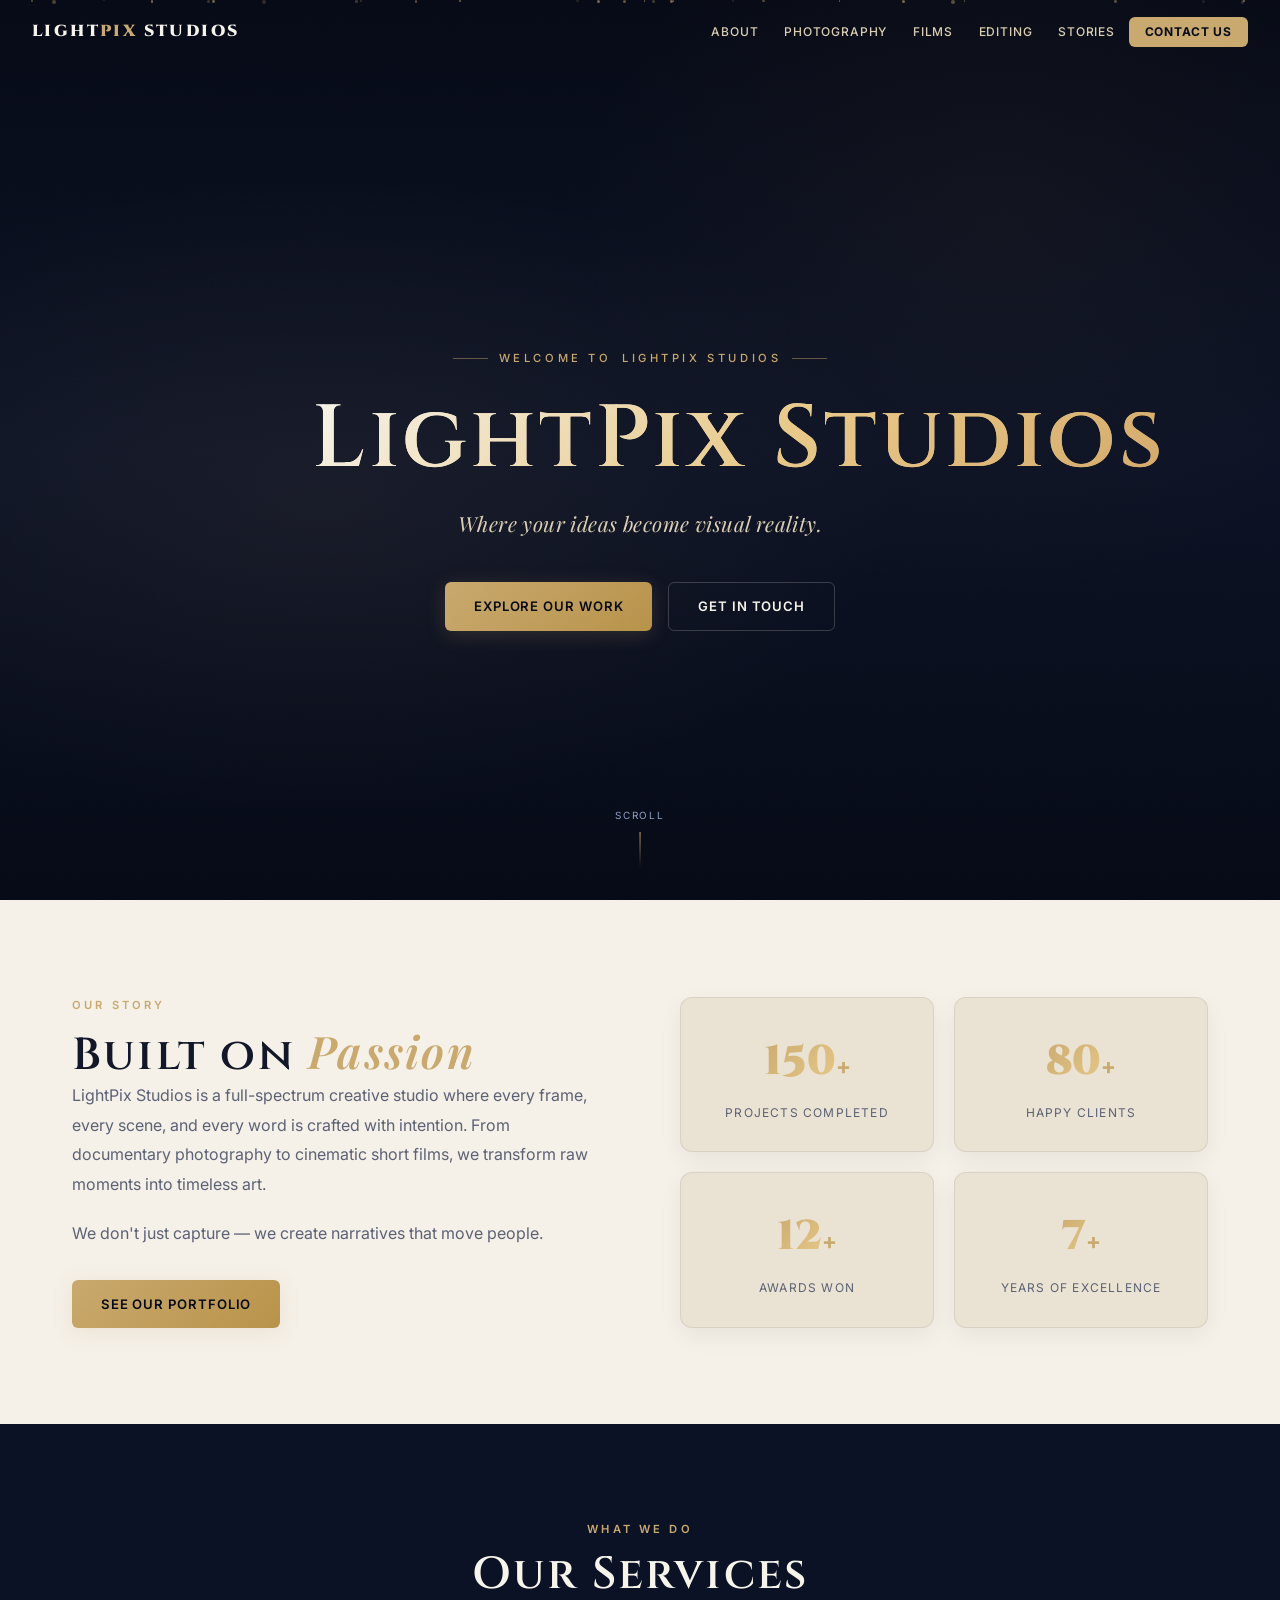
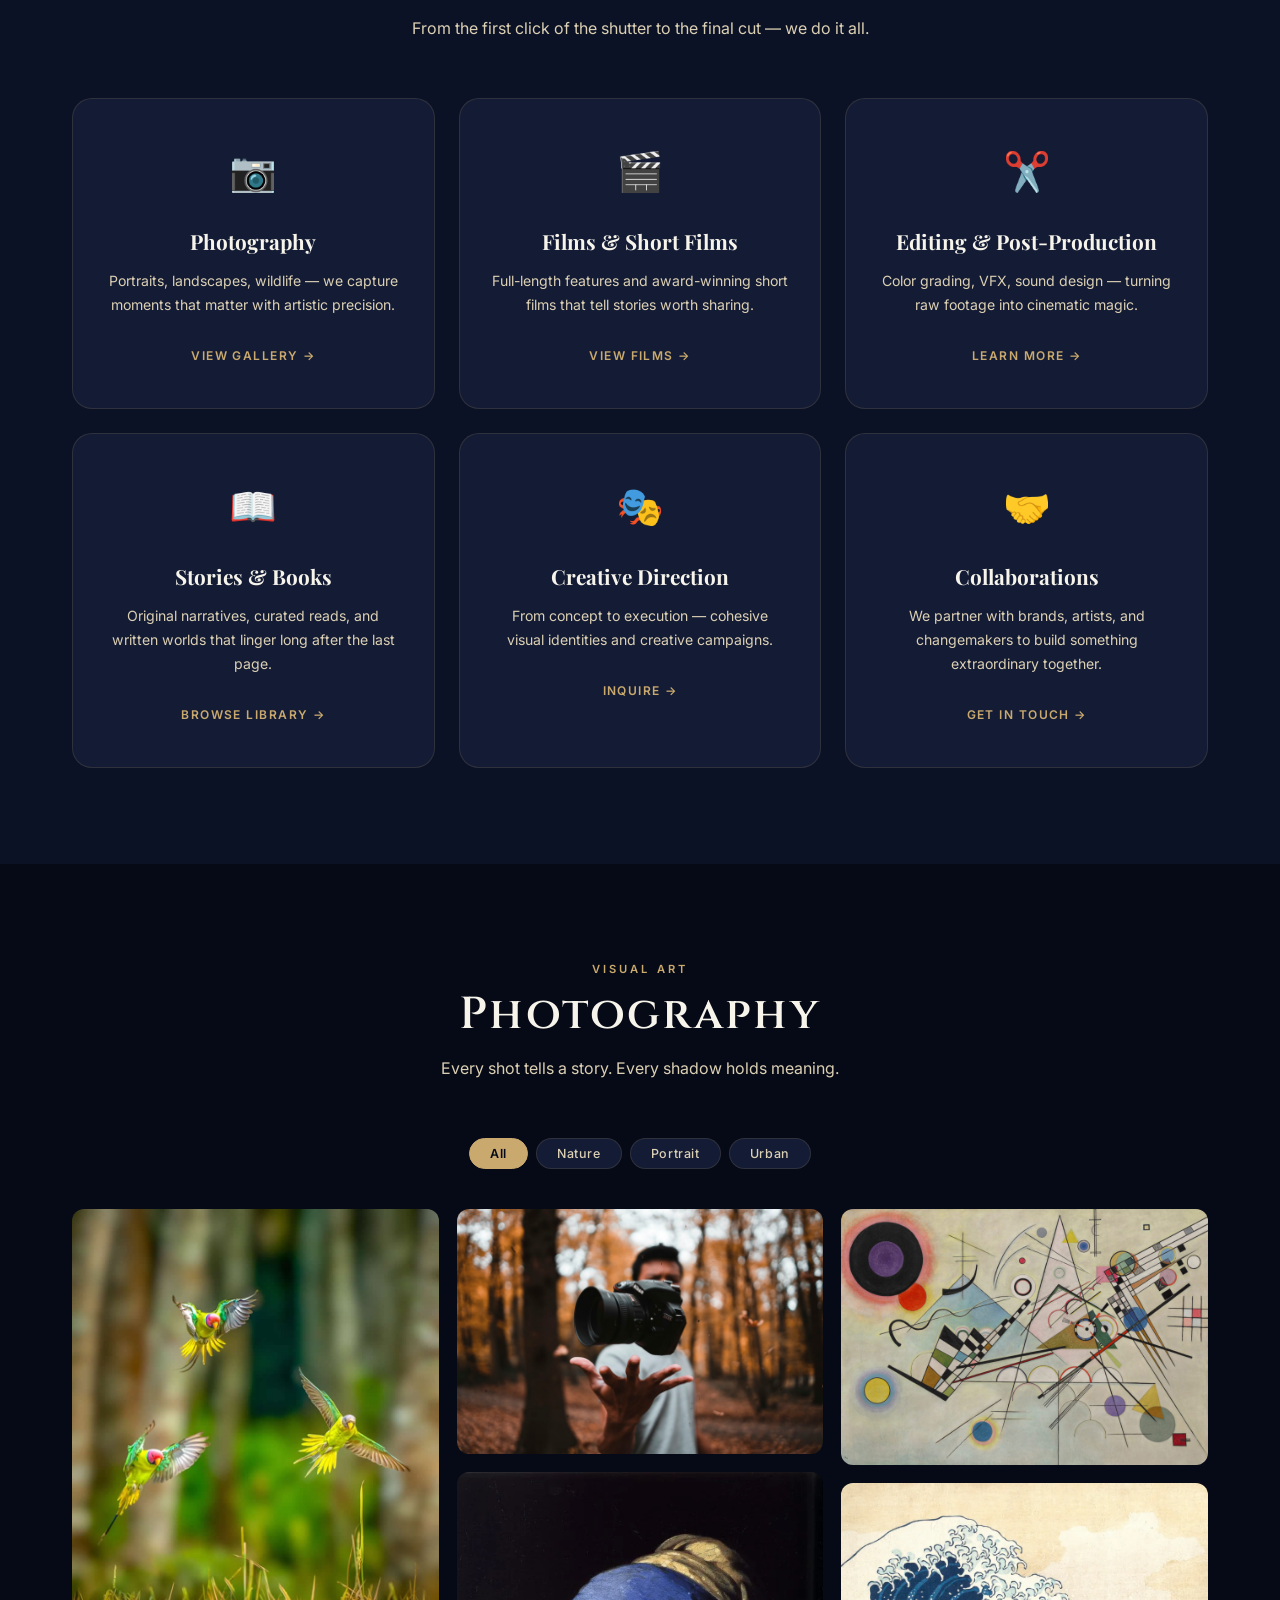
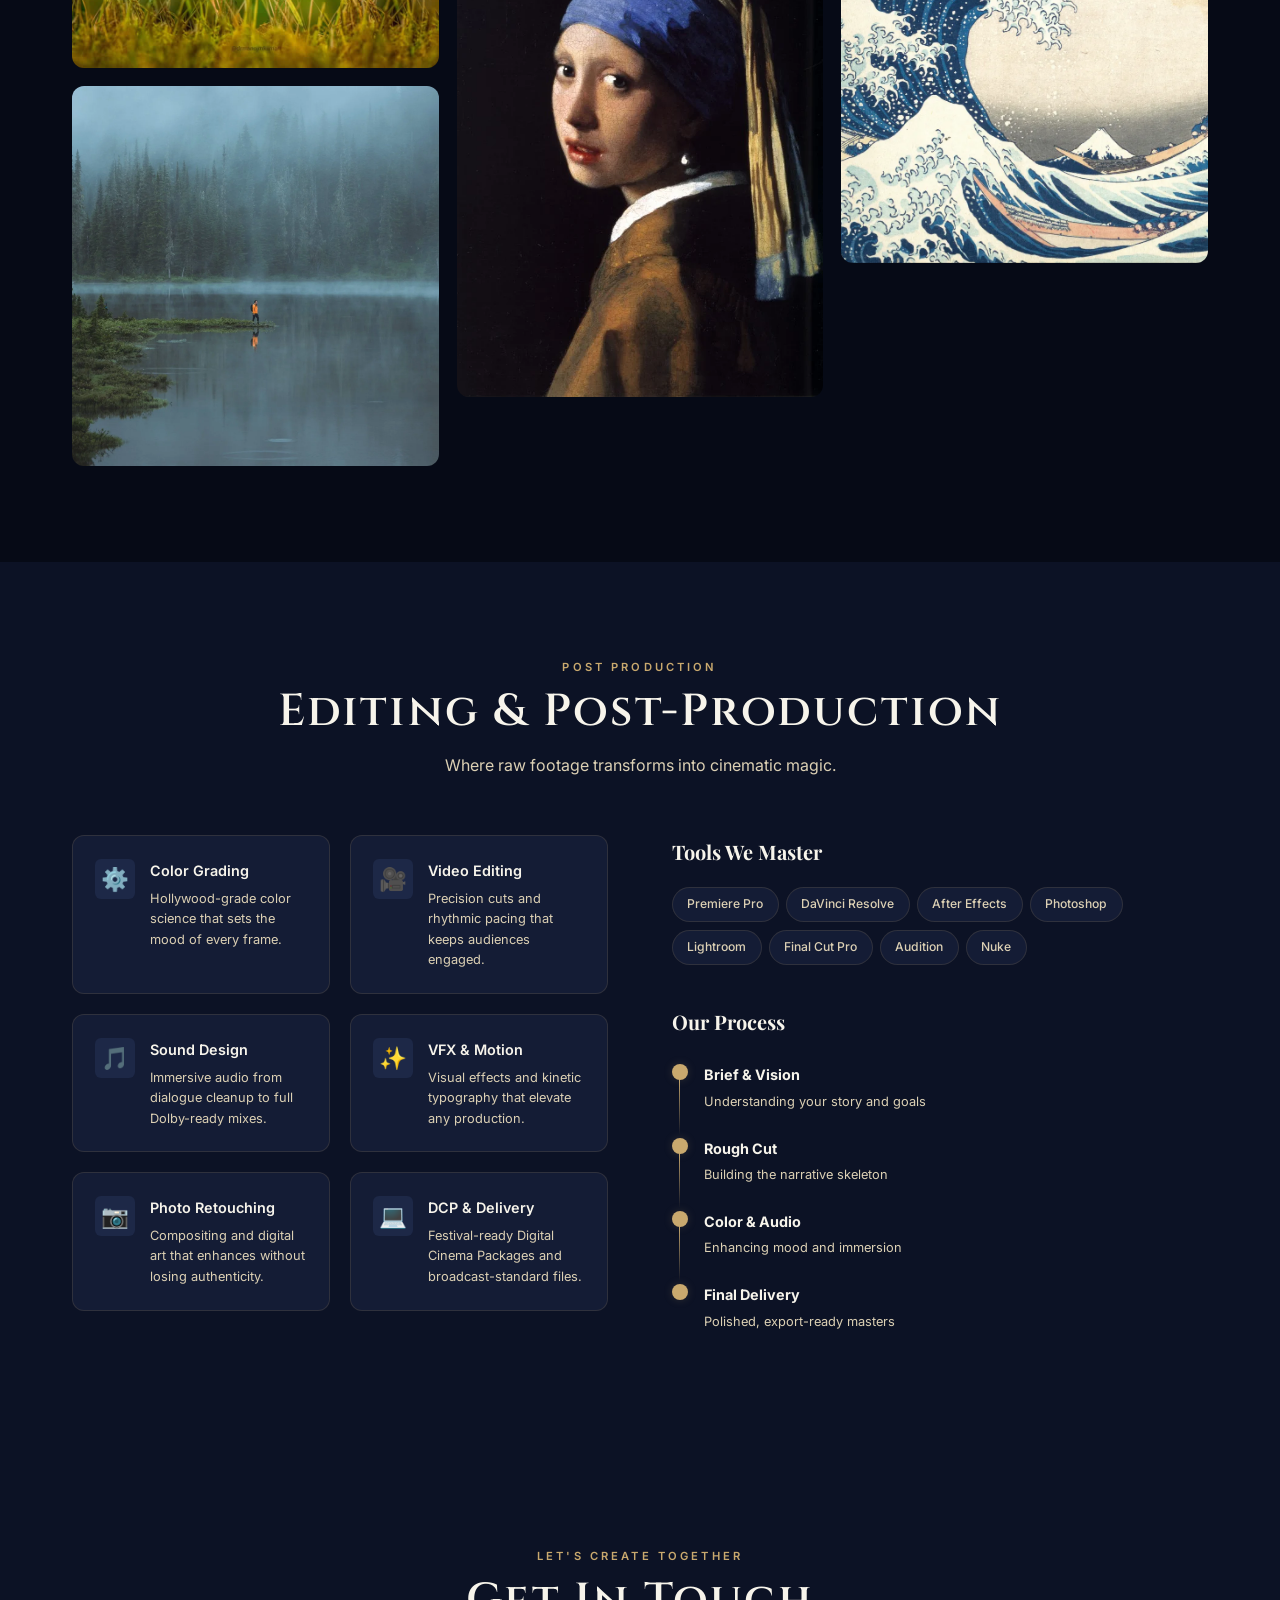
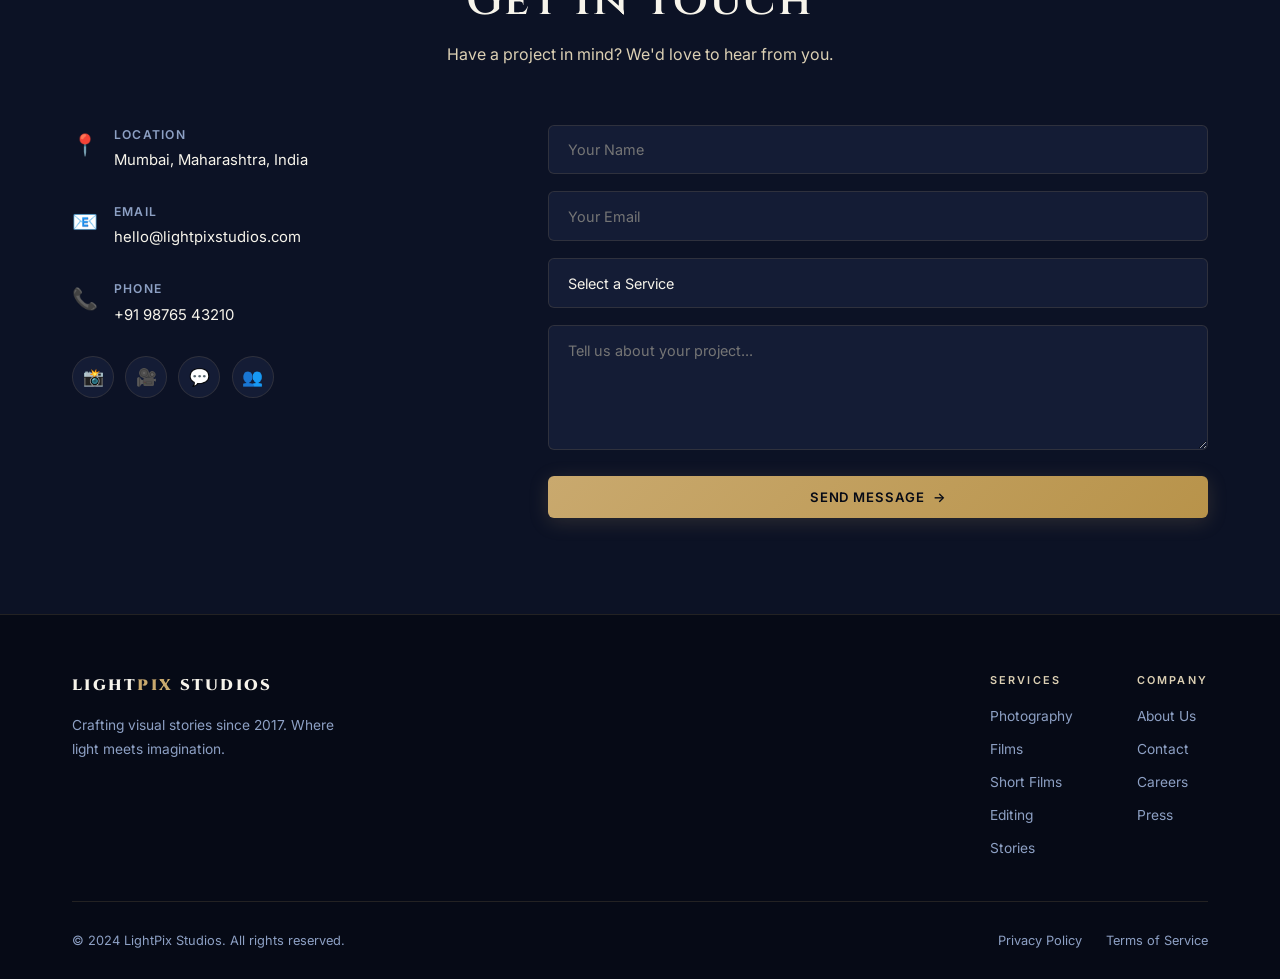
==== commit 6b3f4ee2: "css updates" ====
--- a/index.html
+++ b/index.html
@@ -8,7 +8,7 @@
     <link rel="preconnect" href="https://fonts.googleapis.com">
     <link rel="preconnect" href="https://fonts.gstatic.com" crossorigin>
     <link href="https://fonts.googleapis.com/css2?family=Cinzel:wght@400;600;900&family=Inter:wght@300;400;500;600&family=Playfair+Display:ital,wght@0,700;1,400&display=swap" rel="stylesheet">
-    <link rel="stylesheet" href="style.css">
+    <link rel="stylesheet" href="./style.css">
 </head>
 <body>
 
@@ -320,4 +320,4 @@
 
     <script src="script.js"></script>
 </body>
-</html>+</html>
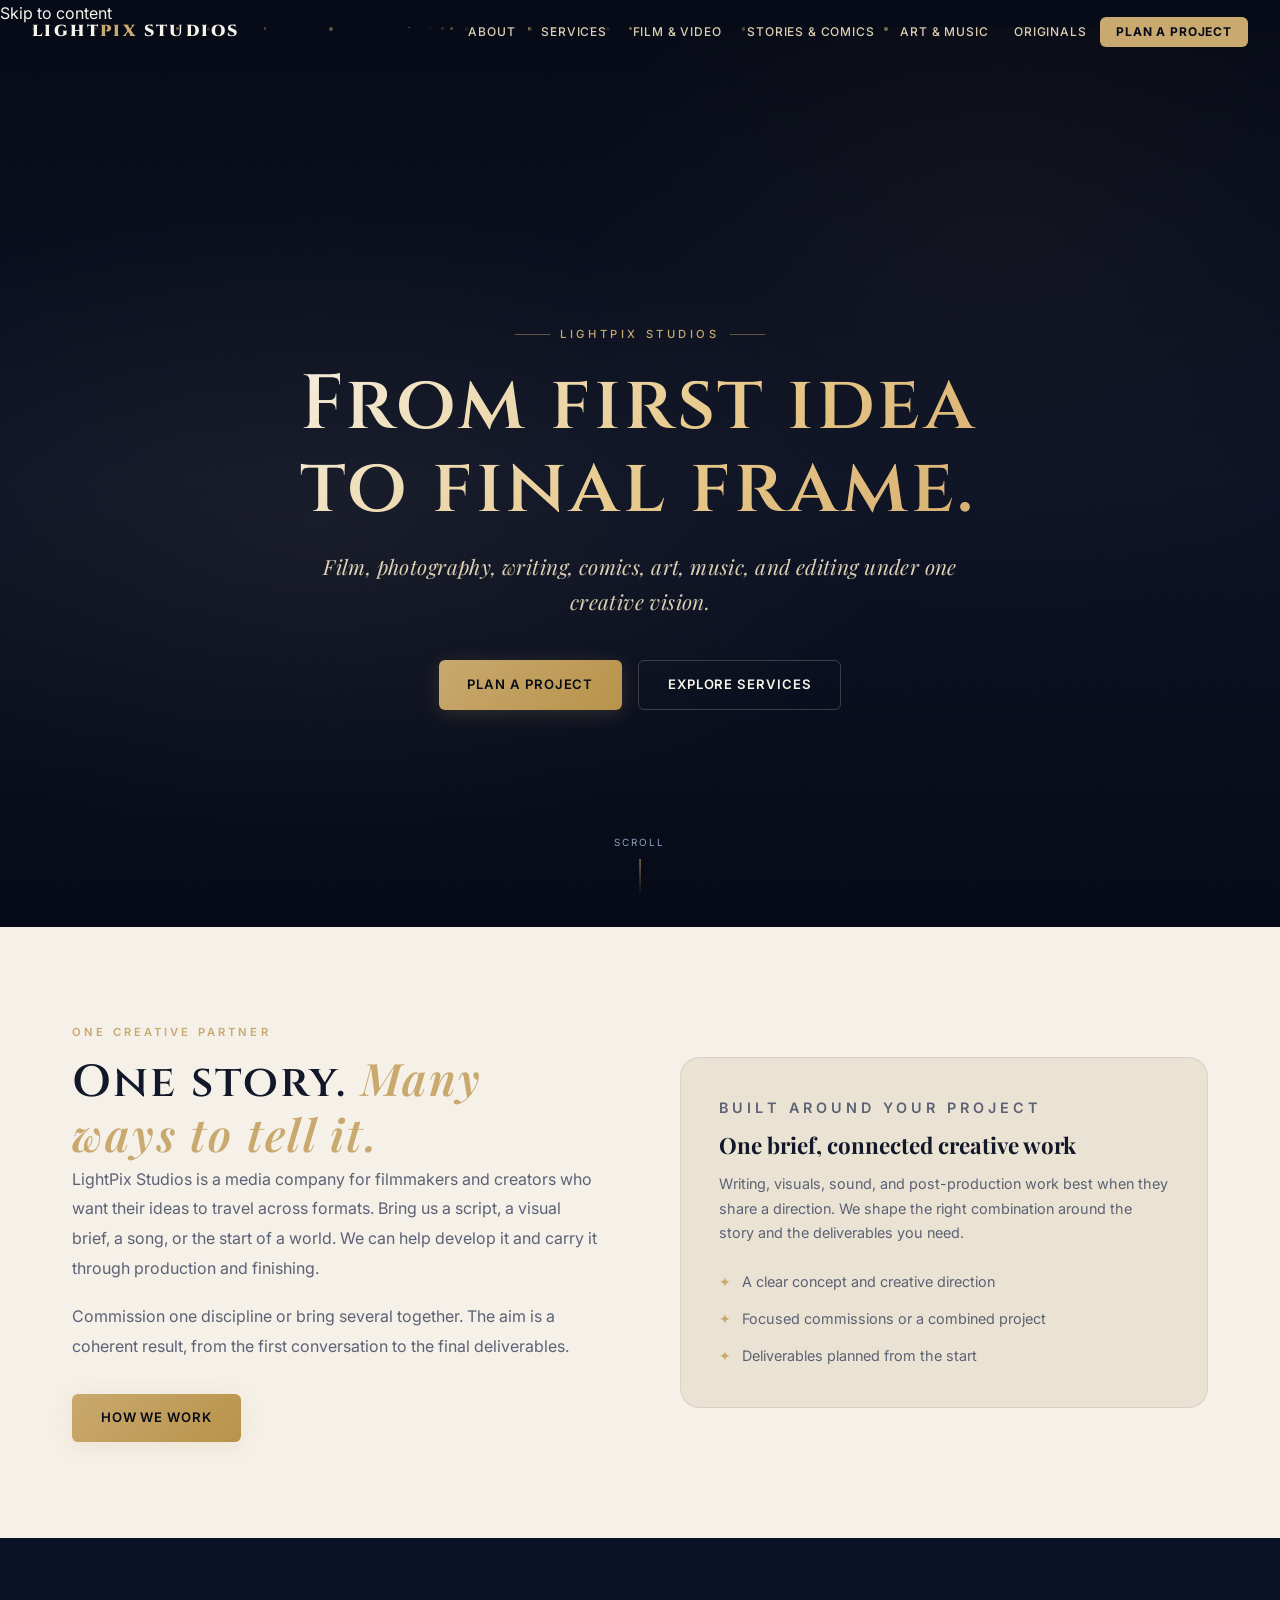
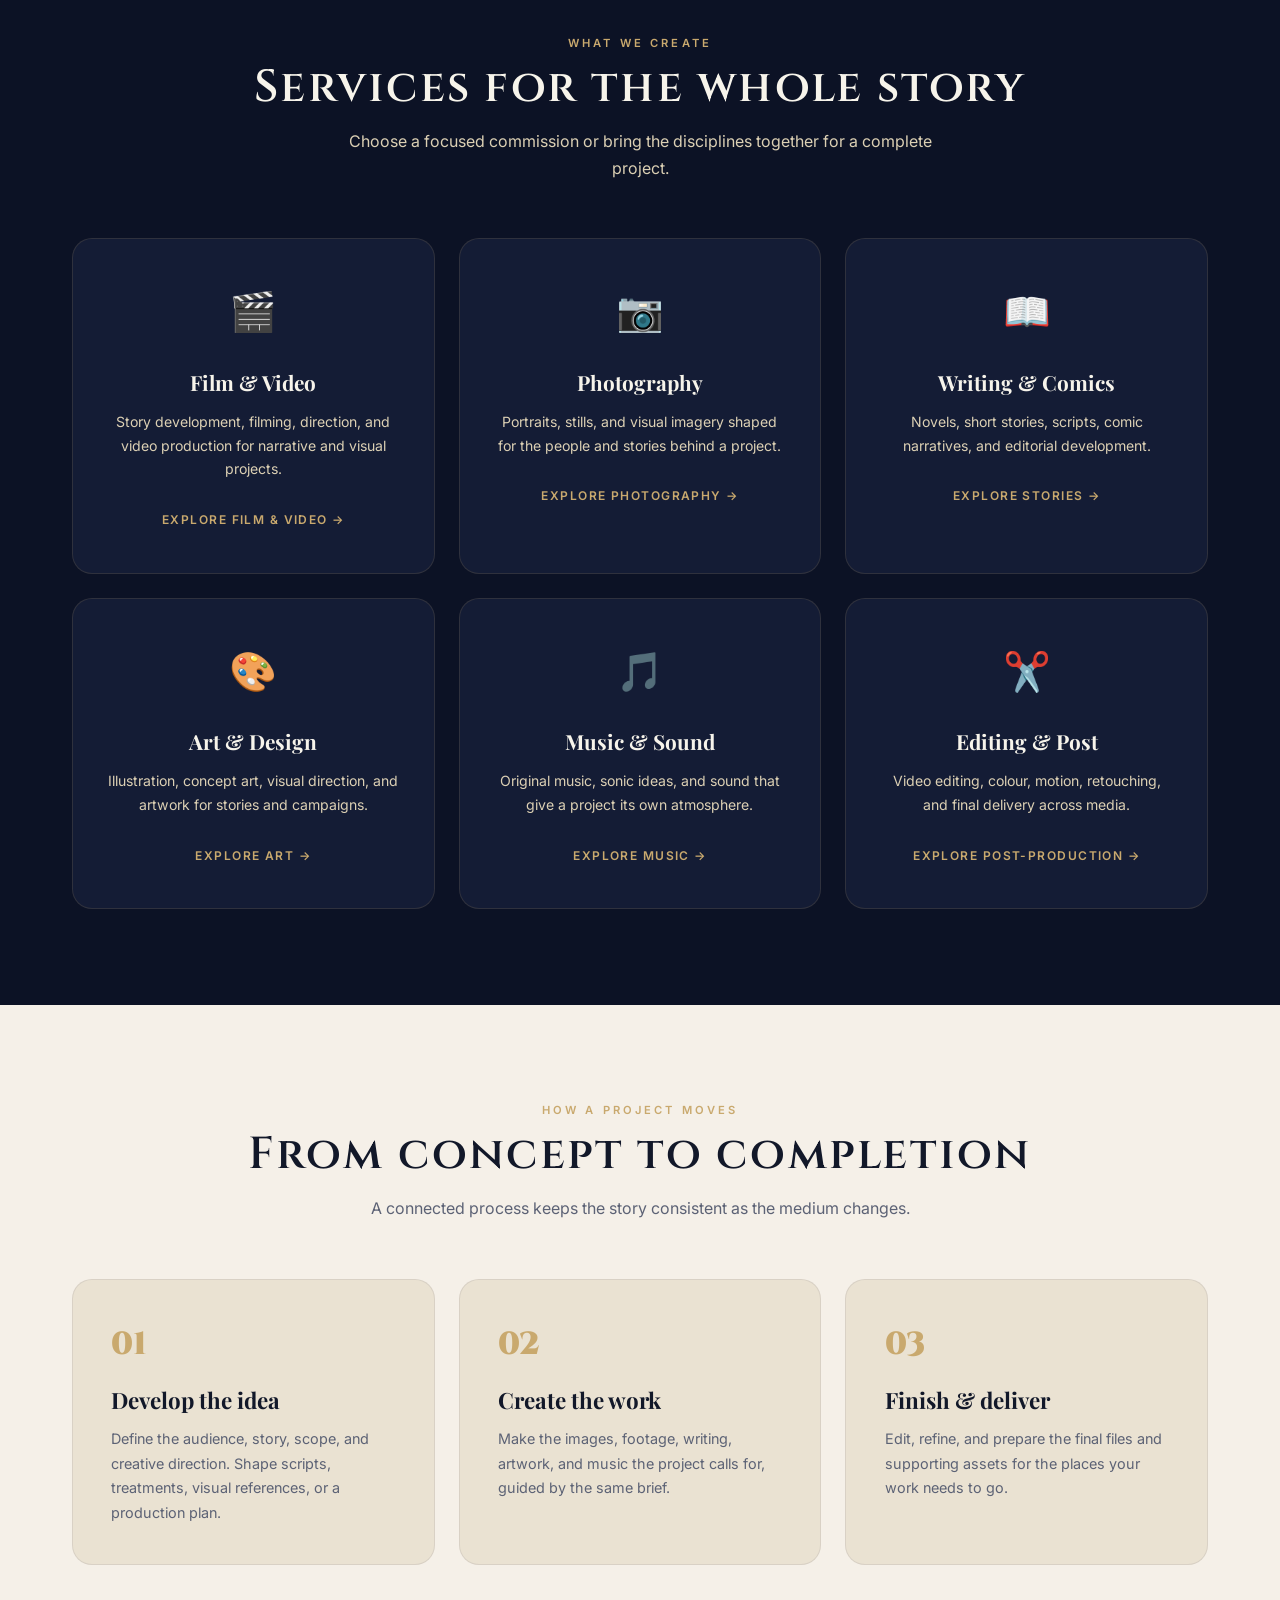
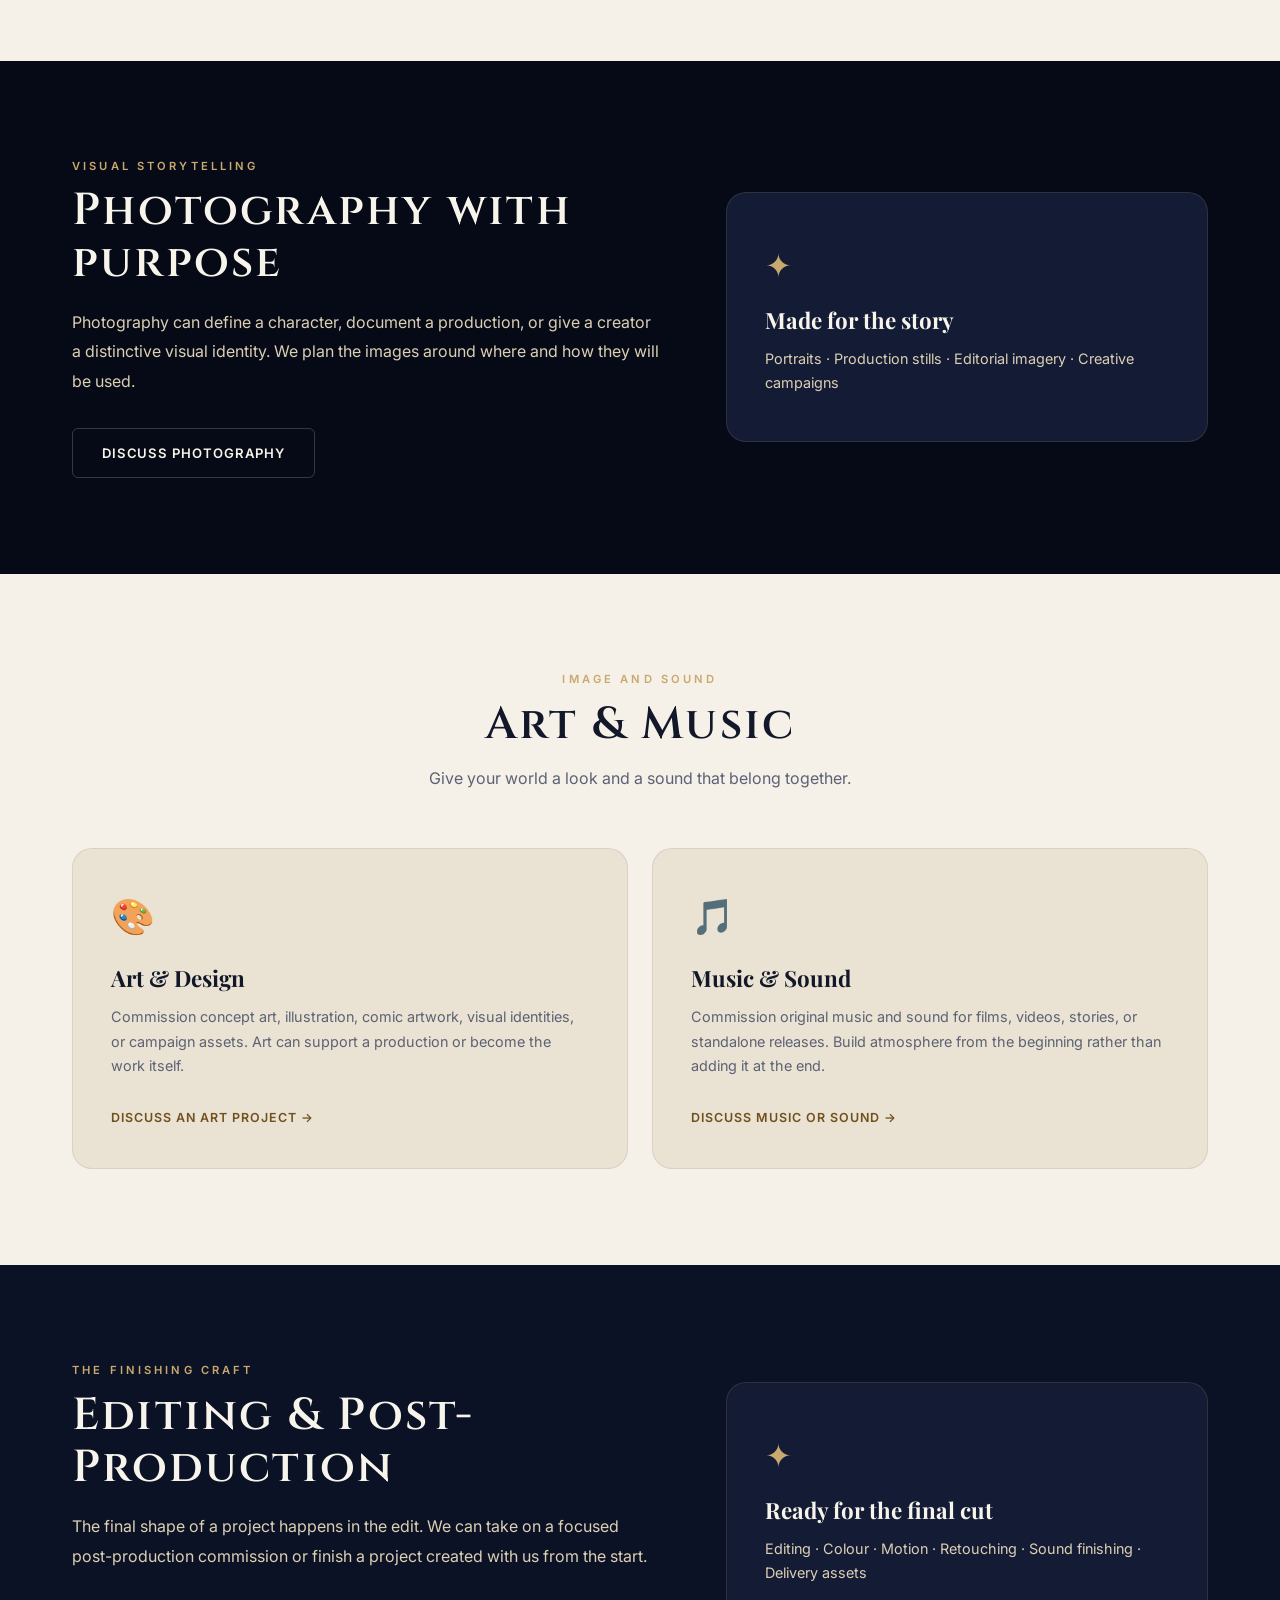
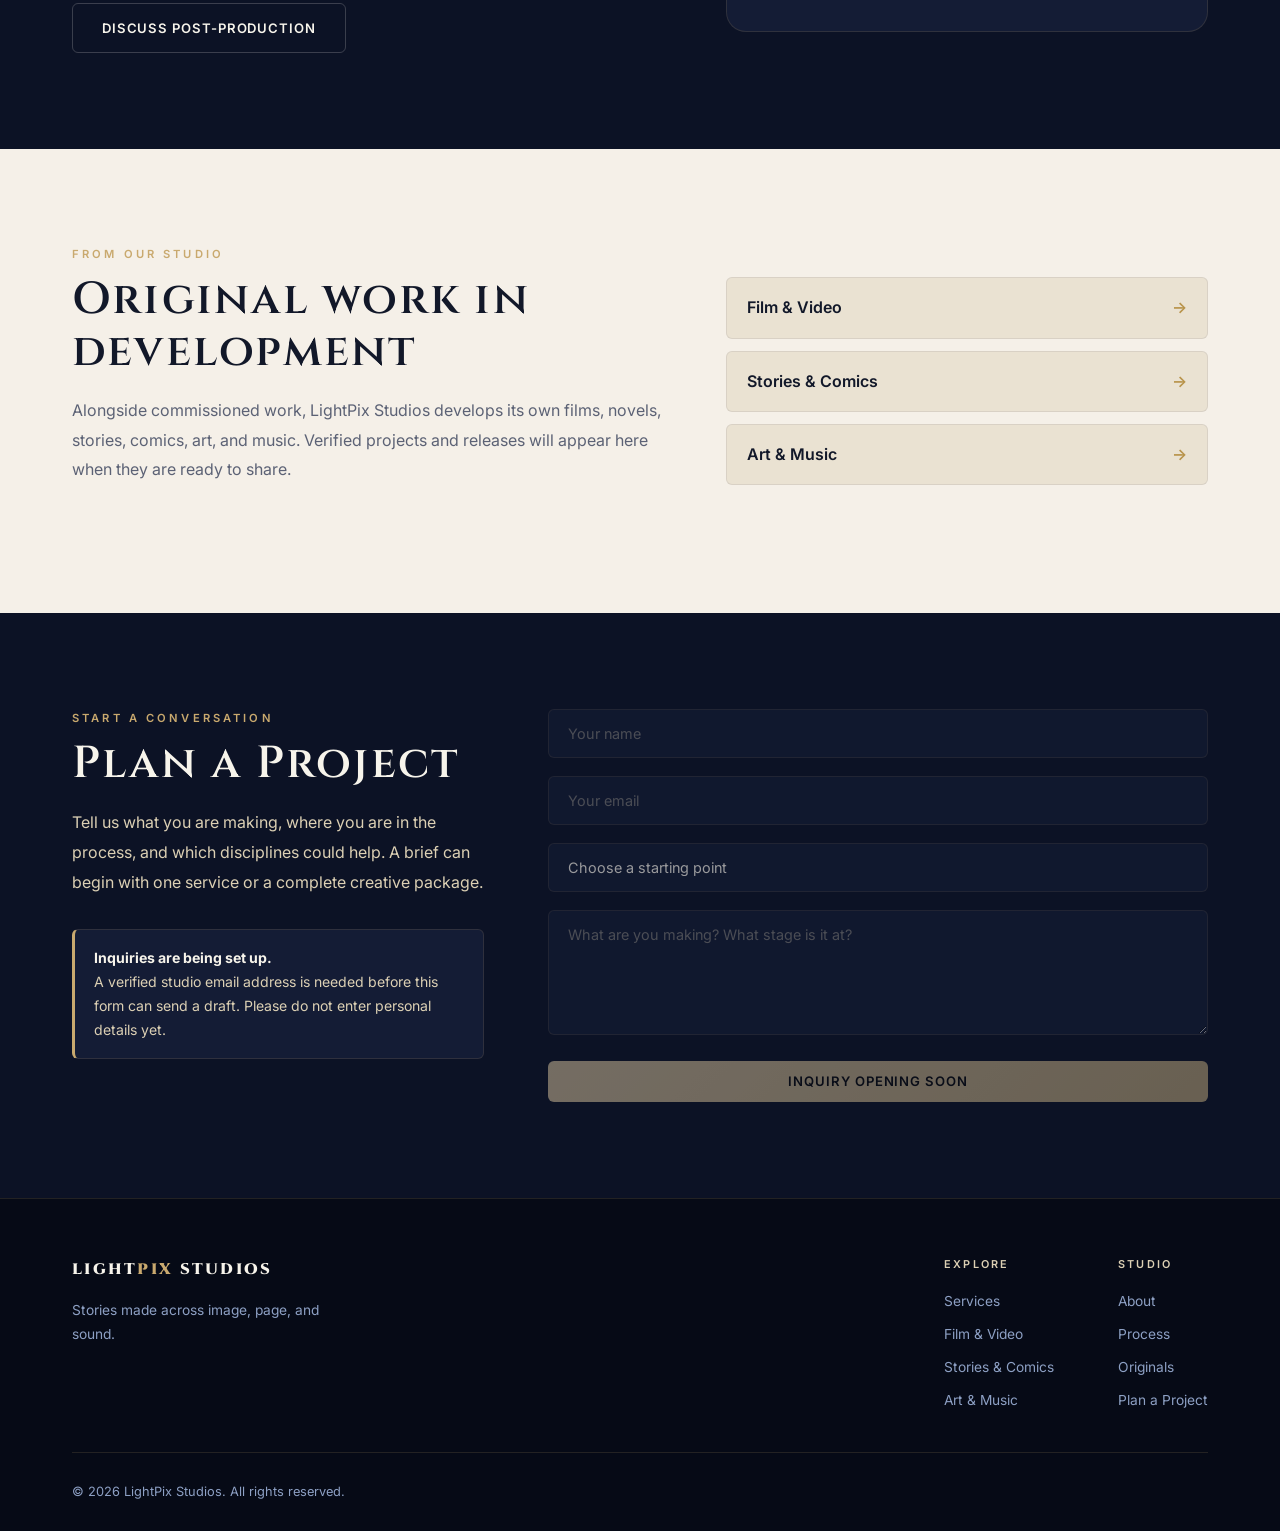
==== commit fec5f4b2: "new website design & funtion" ====
--- a/index.html
+++ b/index.html
@@ -3,321 +3,124 @@
 <head>
     <meta charset="UTF-8">
     <meta name="viewport" content="width=device-width, initial-scale=1.0">
-    <meta name="description" content="LightPix Studios — A premium creative studio offering photography, films, editing, and storytelling services.">
-    <title>LightPix Studios | Creative Studio</title>
+    <meta name="description" content="LightPix Studios creates films, video, photography, writing, comics, art, music, and post-production for filmmakers and creators.">
+    <title>LightPix Studios | From First Idea to Final Frame</title>
     <link rel="preconnect" href="https://fonts.googleapis.com">
     <link rel="preconnect" href="https://fonts.gstatic.com" crossorigin>
     <link href="https://fonts.googleapis.com/css2?family=Cinzel:wght@400;600;900&family=Inter:wght@300;400;500;600&family=Playfair+Display:ital,wght@0,700;1,400&display=swap" rel="stylesheet">
-    <link rel="stylesheet" href="./style.css">
+    <link rel="stylesheet" href="style.css">
 </head>
 <body>
-
-    <div class="noise-overlay"></div>
-
-    <!-- NAVIGATION -->
-    <nav id="main-nav">
+    <div class="noise-overlay" aria-hidden="true"></div>
+    <a class="skip-link" href="#main-content">Skip to content</a>
+    <nav id="main-nav" aria-label="Main navigation">
         <div class="nav-container">
-            <a href="index.html" class="logo">LIGHT<span>PIX</span>&nbsp;STUDIOS</a>
-            <button class="hamburger" id="hamburger" aria-label="Open menu">
-                <span></span><span></span><span></span>
-            </button>
+            <a href="index.html" class="logo" aria-label="LightPix Studios home">LIGHT<span>PIX</span>&nbsp;STUDIOS</a>
+            <button class="hamburger" id="hamburger" aria-label="Open menu" aria-controls="nav-links" aria-expanded="false"><span></span><span></span><span></span></button>
             <ul class="nav-links" id="nav-links">
-                <li><a href="#about"       class="nav-link">About</a></li>
-                <li><a href="#photography" class="nav-link">Photography</a></li>
-                <li><a href="films.html"   class="nav-link">Films</a></li>
-                <li><a href="#editing"     class="nav-link">Editing</a></li>
-                <li><a href="books.html"   class="nav-link">Stories</a></li>
-                <li><a href="#contact"     class="nav-link nav-cta">Contact Us</a></li>
+                <li><a href="#about" class="nav-link">About</a></li>
+                <li><a href="#services" class="nav-link">Services</a></li>
+                <li><a href="films.html" class="nav-link">Film &amp; Video</a></li>
+                <li><a href="books.html" class="nav-link">Stories &amp; Comics</a></li>
+                <li><a href="#art-music" class="nav-link">Art &amp; Music</a></li>
+                <li><a href="#originals" class="nav-link">Originals</a></li>
+                <li><a href="#contact" class="nav-link nav-cta">Plan a Project</a></li>
             </ul>
         </div>
     </nav>
+    <main id="main-content">
+        <section id="hero">
+            <div class="hero-bg" aria-hidden="true"><div class="hero-gradient"></div><div class="hero-particles" id="hero-particles"></div></div>
+            <div class="hero-content">
+                <p class="hero-eyebrow">LightPix Studios</p>
+                <h1 class="hero-title gradient-text">From first idea to final frame.</h1>
+                <p class="hero-tagline">Film, photography, writing, comics, art, music, and editing under one creative vision.</p>
+                <div class="hero-ctas"><a href="#contact" class="btn btn-primary">Plan a Project</a><a href="#services" class="btn btn-ghost">Explore Services</a></div>
+            </div>
+            <div class="hero-scroll-hint" aria-hidden="true"><span>Scroll</span><div class="scroll-line"></div></div>
+        </section>
 
-    <!-- HERO -->
-    <section id="hero">
-        <div class="hero-bg">
-            <div class="hero-gradient"></div>
-            <div class="hero-particles" id="hero-particles"></div>
-        </div>
-        <div class="hero-content">
-            <p class="hero-eyebrow">Welcome to <span class="nowrap">LightPix Studios</span></p>
-            <h1 class="hero-title gradient-text"><span class="nowrap">LightPix Studios</span></h1>
-            <p class="hero-tagline">Where your ideas become visual reality.</p>
-            <div class="hero-ctas">
-                <a href="#about" class="btn btn-primary">Explore Our Work</a>
-                <a href="#contact" class="btn btn-ghost">Get In Touch</a>
-            </div>
-        </div>
-        <div class="hero-scroll-hint">
-            <span>Scroll</span>
-            <div class="scroll-line"></div>
-        </div>
-    </section>
-
-    <!-- ABOUT -->
-    <section id="about" class="section-light">
-        <div class="container">
-            <div class="about-grid">
+        <section id="about" class="section-light">
+            <div class="container about-grid">
                 <div class="about-text reveal">
-                    <p class="section-eyebrow">Our Story</p>
-                    <h2 class="section-title">Built on <em>Passion</em></h2>
-                    <p class="about-desc"><span class="nowrap">LightPix Studios</span> is a full-spectrum creative studio where every frame, every scene, and every word is crafted with intention. From documentary photography to cinematic short films, we transform raw moments into timeless art.</p>
-                    <p class="about-desc">We don't just capture — we create narratives that move people.</p>
-                    <a href="#photography" class="btn btn-primary">See Our Portfolio</a>
+                    <p class="section-eyebrow">One creative partner</p>
+                    <h2 class="section-title">One story. <em>Many ways to tell it.</em></h2>
+                    <p class="about-desc">LightPix Studios is a media company for filmmakers and creators who want their ideas to travel across formats. Bring us a script, a visual brief, a song, or the start of a world. We can help develop it and carry it through production and finishing.</p>
+                    <p class="about-desc">Commission one discipline or bring several together. The aim is a coherent result, from the first conversation to the final deliverables.</p>
+                    <a href="#process" class="btn btn-primary">How We Work</a>
                 </div>
-                <div class="about-stats">
-                    <div class="stat-card reveal">
-                        <span class="stat-num" data-target="150">0</span><span class="stat-plus">+</span>
-                        <p>Projects Completed</p>
-                    </div>
-                    <div class="stat-card reveal">
-                        <span class="stat-num" data-target="80">0</span><span class="stat-plus">+</span>
-                        <p>Happy Clients</p>
-                    </div>
-                    <div class="stat-card reveal">
-                        <span class="stat-num" data-target="12">0</span><span class="stat-plus">+</span>
-                        <p>Awards Won</p>
-                    </div>
-                    <div class="stat-card reveal">
-                        <span class="stat-num" data-target="7">0</span><span class="stat-plus">+</span>
-                        <p>Years of Excellence</p>
-                    </div>
+                <div class="approach-panel reveal">
+                    <p class="section-eyebrow">Built around your project</p>
+                    <h3>One brief, connected creative work</h3>
+                    <p>Writing, visuals, sound, and post-production work best when they share a direction. We shape the right combination around the story and the deliverables you need.</p>
+                    <ul class="check-list"><li>A clear concept and creative direction</li><li>Focused commissions or a combined project</li><li>Deliverables planned from the start</li></ul>
                 </div>
             </div>
-        </div>
-    </section>
+        </section>
 
-    <!-- SERVICES OVERVIEW -->
-    <section id="services">
-        <div class="container">
-            <div class="section-header">
-                <p class="section-eyebrow">What We Do</p>
-                <h2 class="section-title">Our Services</h2>
-                <p class="section-sub">From the first click of the shutter to the final cut — we do it all.</p>
-            </div>
-            <div class="services-grid">
-                <div class="service-card reveal" onclick="location.href='#photography'">
-                    <div class="service-icon">📷</div>
-                    <h3>Photography</h3>
-                    <p>Portraits, landscapes, wildlife — we capture moments that matter with artistic precision.</p>
-                    <span class="service-link">View Gallery →</span>
-                </div>
-                <div class="service-card reveal" onclick="location.href='films.html'">
-                    <div class="service-icon">🎬</div>
-                    <h3>Films &amp; Short Films</h3>
-                    <p>Full-length features and award-winning short films that tell stories worth sharing.</p>
-                    <span class="service-link">View Films →</span>
-                </div>
-                <div class="service-card reveal" onclick="location.href='#editing'">
-                    <div class="service-icon">✂️</div>
-                    <h3>Editing &amp; Post-Production</h3>
-                    <p>Color grading, VFX, sound design — turning raw footage into cinematic magic.</p>
-                    <span class="service-link">Learn More →</span>
-                </div>
-                <div class="service-card reveal" onclick="location.href='books.html'">
-                    <div class="service-icon">📖</div>
-                    <h3>Stories &amp; Books</h3>
-                    <p>Original narratives, curated reads, and written worlds that linger long after the last page.</p>
-                    <span class="service-link">Browse Library →</span>
-                </div>
-                <div class="service-card reveal">
-                    <div class="service-icon">🎭</div>
-                    <h3>Creative Direction</h3>
-                    <p>From concept to execution — cohesive visual identities and creative campaigns.</p>
-                    <span class="service-link">Inquire →</span>
-                </div>
-                <div class="service-card reveal" onclick="location.href='#contact'">
-                    <div class="service-icon">🤝</div>
-                    <h3>Collaborations</h3>
-                    <p>We partner with brands, artists, and changemakers to build something extraordinary together.</p>
-                    <span class="service-link">Get In Touch →</span>
+        <section id="services">
+            <div class="container">
+                <div class="section-header"><p class="section-eyebrow">What we create</p><h2 class="section-title">Services for the whole story</h2><p class="section-sub">Choose a focused commission or bring the disciplines together for a complete project.</p></div>
+                <div class="services-grid">
+                    <a class="service-card reveal" href="films.html"><div class="service-icon" aria-hidden="true">🎬</div><h3>Film &amp; Video</h3><p>Story development, filming, direction, and video production for narrative and visual projects.</p><span class="service-link">Explore Film &amp; Video →</span></a>
+                    <a class="service-card reveal" href="#photography"><div class="service-icon" aria-hidden="true">📷</div><h3>Photography</h3><p>Portraits, stills, and visual imagery shaped for the people and stories behind a project.</p><span class="service-link">Explore Photography →</span></a>
+                    <a class="service-card reveal" href="books.html"><div class="service-icon" aria-hidden="true">📖</div><h3>Writing &amp; Comics</h3><p>Novels, short stories, scripts, comic narratives, and editorial development.</p><span class="service-link">Explore Stories →</span></a>
+                    <a class="service-card reveal" href="#art-music"><div class="service-icon" aria-hidden="true">🎨</div><h3>Art &amp; Design</h3><p>Illustration, concept art, visual direction, and artwork for stories and campaigns.</p><span class="service-link">Explore Art →</span></a>
+                    <a class="service-card reveal" href="#art-music"><div class="service-icon" aria-hidden="true">🎵</div><h3>Music &amp; Sound</h3><p>Original music, sonic ideas, and sound that give a project its own atmosphere.</p><span class="service-link">Explore Music →</span></a>
+                    <a class="service-card reveal" href="#editing"><div class="service-icon" aria-hidden="true">✂️</div><h3>Editing &amp; Post</h3><p>Video editing, colour, motion, retouching, and final delivery across media.</p><span class="service-link">Explore Post-Production →</span></a>
                 </div>
             </div>
-        </div>
-    </section>
+        </section>
 
-    <!-- PHOTOGRAPHY -->
-    <section id="photography">
-        <div class="container">
-            <div class="section-header">
-                <p class="section-eyebrow">Visual Art</p>
-                <h2 class="section-title">Photography</h2>
-                <p class="section-sub">Every shot tells a story. Every shadow holds meaning.</p>
-            </div>
-            <div class="photo-categories">
-                <button class="photo-filter active" data-filter="all">All</button>
-                <button class="photo-filter" data-filter="nature">Nature</button>
-                <button class="photo-filter" data-filter="portrait">Portrait</button>
-                <button class="photo-filter" data-filter="urban">Urban</button>
-            </div>
-            <div class="photo-masonry" id="photo-grid">
-                <div class="photo-item" data-category="nature" onclick="openLightbox(this)">
-                    <img src="Photography/indian-birds.jpg" alt="Wings of India — Wildlife Photography">
-                    <div class="photo-caption"><h4>Wings of India</h4><p>Wildlife · Nature</p></div>
-                </div>
-                <div class="photo-item tall" data-category="nature" onclick="openLightbox(this)">
-                    <img src="Photography/lakeside.webp" alt="Still Waters — Lakeside Photography">
-                    <div class="photo-caption"><h4>Still Waters</h4><p>Landscape · Nature</p></div>
-                </div>
-                <div class="photo-item" data-category="urban" onclick="openLightbox(this)">
-                    <img src="Photography/cameraman.avif" alt="Behind the Lens — Documentary">
-                    <div class="photo-caption"><h4>Behind the Lens</h4><p>Urban · Documentary</p></div>
-                </div>
-                <div class="photo-item" data-category="portrait" onclick="openLightbox(this)">
-                    <img src="Art/pearl earing.webp" alt="Pearl Light — Fine Art Portrait">
-                    <div class="photo-caption"><h4>Pearl Light</h4><p>Portrait · Fine Art</p></div>
-                </div>
-                <div class="photo-item" data-category="portrait" onclick="openLightbox(this)">
-                    <img src="Art/abstract.jpg" alt="Abstract Visions — Fine Art">
-                    <div class="photo-caption"><h4>Abstract Visions</h4><p>Abstract · Fine Art</p></div>
-                </div>
-                <div class="photo-item tall" data-category="nature" onclick="openLightbox(this)">
-                    <img src="Art/japanese sea.webp" alt="Japanese Horizon — Digital Art">
-                    <div class="photo-caption"><h4>Japanese Horizon</h4><p>Digital Art · Nature</p></div>
+        <section id="process" class="section-light">
+            <div class="container">
+                <div class="section-header"><p class="section-eyebrow">How a project moves</p><h2 class="section-title">From concept to completion</h2><p class="section-sub">A connected process keeps the story consistent as the medium changes.</p></div>
+                <div class="process-grid">
+                    <article class="process-card reveal"><span class="process-count">01</span><h3>Develop the idea</h3><p>Define the audience, story, scope, and creative direction. Shape scripts, treatments, visual references, or a production plan.</p></article>
+                    <article class="process-card reveal"><span class="process-count">02</span><h3>Create the work</h3><p>Make the images, footage, writing, artwork, and music the project calls for, guided by the same brief.</p></article>
+                    <article class="process-card reveal"><span class="process-count">03</span><h3>Finish &amp; deliver</h3><p>Edit, refine, and prepare the final files and supporting assets for the places your work needs to go.</p></article>
                 </div>
             </div>
-        </div>
-    </section>
+        </section>
 
-    <!-- EDITING -->
-    <section id="editing">
-        <div class="container">
-            <div class="section-header">
-                <p class="section-eyebrow">Post Production</p>
-                <h2 class="section-title">Editing &amp; Post-Production</h2>
-                <p class="section-sub">Where raw footage transforms into cinematic magic.</p>
+        <section id="photography"><div class="container split-feature">
+            <div class="reveal"><p class="section-eyebrow">Visual storytelling</p><h2 class="section-title">Photography with purpose</h2><p class="feature-copy">Photography can define a character, document a production, or give a creator a distinctive visual identity. We plan the images around where and how they will be used.</p><a href="#contact" class="btn btn-ghost">Discuss Photography</a></div>
+            <div class="feature-panel reveal"><span aria-hidden="true">✦</span><h3>Made for the story</h3><p>Portraits · Production stills · Editorial imagery · Creative campaigns</p></div>
+        </div></section>
+
+        <section id="art-music" class="section-light"><div class="container">
+            <div class="section-header"><p class="section-eyebrow">Image and sound</p><h2 class="section-title">Art &amp; Music</h2><p class="section-sub">Give your world a look and a sound that belong together.</p></div>
+            <div class="duo-grid">
+                <article class="discipline-card reveal"><span class="discipline-icon" aria-hidden="true">🎨</span><h3>Art &amp; Design</h3><p>Commission concept art, illustration, comic artwork, visual identities, or campaign assets. Art can support a production or become the work itself.</p><a href="#contact" class="text-link">Discuss an art project →</a></article>
+                <article class="discipline-card reveal"><span class="discipline-icon" aria-hidden="true">🎵</span><h3>Music &amp; Sound</h3><p>Commission original music and sound for films, videos, stories, or standalone releases. Build atmosphere from the beginning rather than adding it at the end.</p><a href="#contact" class="text-link">Discuss music or sound →</a></article>
             </div>
-            <div class="editing-showcase">
-                <div class="editing-features">
-                    <div class="edit-feature reveal"><div class="edit-icon">⚙️</div><div><h3>Color Grading</h3><p>Hollywood-grade color science that sets the mood of every frame.</p></div></div>
-                    <div class="edit-feature reveal"><div class="edit-icon">🎥</div><div><h3>Video Editing</h3><p>Precision cuts and rhythmic pacing that keeps audiences engaged.</p></div></div>
-                    <div class="edit-feature reveal"><div class="edit-icon">🎵</div><div><h3>Sound Design</h3><p>Immersive audio from dialogue cleanup to full Dolby-ready mixes.</p></div></div>
-                    <div class="edit-feature reveal"><div class="edit-icon">✨</div><div><h3>VFX &amp; Motion</h3><p>Visual effects and kinetic typography that elevate any production.</p></div></div>
-                    <div class="edit-feature reveal"><div class="edit-icon">📷</div><div><h3>Photo Retouching</h3><p>Compositing and digital art that enhances without losing authenticity.</p></div></div>
-                    <div class="edit-feature reveal"><div class="edit-icon">💻</div><div><h3>DCP &amp; Delivery</h3><p>Festival-ready Digital Cinema Packages and broadcast-standard files.</p></div></div>
-                </div>
-                <div class="editing-tools">
-                    <h3>Tools We Master</h3>
-                    <div class="tools-list">
-                        <div class="tool-pill">Premiere Pro</div>
-                        <div class="tool-pill">DaVinci Resolve</div>
-                        <div class="tool-pill">After Effects</div>
-                        <div class="tool-pill">Photoshop</div>
-                        <div class="tool-pill">Lightroom</div>
-                        <div class="tool-pill">Final Cut Pro</div>
-                        <div class="tool-pill">Audition</div>
-                        <div class="tool-pill">Nuke</div>
-                    </div>
-                    <div class="editing-process">
-                        <h3>Our Process</h3>
-                        <div class="process-step"><span class="step-dot"></span><div><strong>Brief &amp; Vision</strong><p>Understanding your story and goals</p></div></div>
-                        <div class="process-step"><span class="step-dot"></span><div><strong>Rough Cut</strong><p>Building the narrative skeleton</p></div></div>
-                        <div class="process-step"><span class="step-dot"></span><div><strong>Color &amp; Audio</strong><p>Enhancing mood and immersion</p></div></div>
-                        <div class="process-step"><span class="step-dot"></span><div><strong>Final Delivery</strong><p>Polished, export-ready masters</p></div></div>
-                    </div>
-                </div>
-            </div>
-        </div>
-    </section>
+        </div></section>
 
-    <!-- CONTACT -->
-    <section id="contact">
-        <div class="container">
-            <div class="section-header">
-                <p class="section-eyebrow">Let's Create Together</p>
-                <h2 class="section-title">Get In Touch</h2>
-                <p class="section-sub">Have a project in mind? We'd love to hear from you.</p>
-            </div>
-            <div class="contact-grid">
-                <div class="contact-info reveal">
-                    <div class="contact-item"><span class="contact-icon">📍</span><div><h4>Location</h4><p>Mumbai, Maharashtra, India</p></div></div>
-                    <div class="contact-item"><span class="contact-icon">📧</span><div><h4>Email</h4><p>hello@lightpixstudios.com</p></div></div>
-                    <div class="contact-item"><span class="contact-icon">📞</span><div><h4>Phone</h4><p>+91 98765 43210</p></div></div>
-                    <div class="social-links">
-                        <a href="#" class="social-btn" aria-label="Instagram">📸</a>
-                        <a href="#" class="social-btn" aria-label="YouTube">🎥</a>
-                        <a href="#" class="social-btn" aria-label="Twitter">💬</a>
-                        <a href="#" class="social-btn" aria-label="LinkedIn">👥</a>
-                    </div>
-                </div>
-                <form class="contact-form" id="contact-form" novalidate>
-                    <div class="form-group"><input type="text" id="cf-name" name="name" placeholder="Your Name" required><label for="cf-name">Your Name</label></div>
-                    <div class="form-group"><input type="email" id="cf-email" name="email" placeholder="Your Email" required><label for="cf-email">Your Email</label></div>
-                    <div class="form-group">
-                        <select id="cf-service" name="service">
-                            <option value="">Select a Service</option>
-                            <option value="photography">Photography</option>
-                            <option value="films">Films &amp; Movies</option>
-                            <option value="short-films">Short Films</option>
-                            <option value="editing">Editing</option>
-                            <option value="stories">Stories &amp; Books</option>
-                            <option value="other">Other</option>
-                        </select>
-                        <label for="cf-service">Service</label>
-                    </div>
-                    <div class="form-group"><textarea id="cf-message" name="message" placeholder="Tell us about your project..." rows="5" required></textarea><label for="cf-message">Message</label></div>
-                    <button type="submit" class="btn btn-primary btn-full" id="submit-btn"><span>Send Message</span><span class="btn-arrow"> →</span></button>
-                    <div class="form-success" id="form-success">✓ Message sent! We'll be in touch soon.</div>
-                </form>
-            </div>
-        </div>
-    </section>
+        <section id="editing"><div class="container split-feature">
+            <div class="reveal"><p class="section-eyebrow">The finishing craft</p><h2 class="section-title">Editing &amp; Post-Production</h2><p class="feature-copy">The final shape of a project happens in the edit. We can take on a focused post-production commission or finish a project created with us from the start.</p><a href="#contact" class="btn btn-ghost">Discuss Post-Production</a></div>
+            <div class="feature-panel reveal"><span aria-hidden="true">✦</span><h3>Ready for the final cut</h3><p>Editing · Colour · Motion · Retouching · Sound finishing · Delivery assets</p></div>
+        </div></section>
 
-    <!-- FOOTER -->
-    <footer>
-        <div class="container">
-            <div class="footer-top">
-                <div class="footer-brand">
-                    <a href="index.html" class="logo">LIGHT<span>PIX</span>&nbsp;STUDIOS</a>
-                    <p>Crafting visual stories since 2017. Where light meets imagination.</p>
-                </div>
-                <div class="footer-links">
-                    <div class="footer-col">
-                        <h5>Services</h5>
-                        <a href="#photography">Photography</a>
-                        <a href="films.html">Films</a>
-                        <a href="films.html#short-films">Short Films</a>
-                        <a href="#editing">Editing</a>
-                        <a href="books.html">Stories</a>
-                    </div>
-                    <div class="footer-col">
-                        <h5>Company</h5>
-                        <a href="#about">About Us</a>
-                        <a href="#contact">Contact</a>
-                        <a href="#">Careers</a>
-                        <a href="#">Press</a>
-                    </div>
-                </div>
-            </div>
-            <div class="footer-bottom">
-                <p>&copy; 2024 <span class="nowrap">LightPix Studios</span>. All rights reserved.</p>
-                <div class="footer-legal">
-                    <a href="#">Privacy Policy</a>
-                    <a href="#">Terms of Service</a>
-                </div>
-            </div>
-        </div>
-    </footer>
+        <section id="originals" class="section-light"><div class="container original-grid">
+            <div class="reveal"><p class="section-eyebrow">From our studio</p><h2 class="section-title">Original work in development</h2><p class="feature-copy">Alongside commissioned work, LightPix Studios develops its own films, novels, stories, comics, art, and music. Verified projects and releases will appear here when they are ready to share.</p></div>
+            <div class="original-links reveal"><a href="films.html">Film &amp; Video <span aria-hidden="true">→</span></a><a href="books.html">Stories &amp; Comics <span aria-hidden="true">→</span></a><a href="#art-music">Art &amp; Music <span aria-hidden="true">→</span></a></div>
+        </div></section>
 
-    <!-- LIGHTBOX -->
-    <div id="lightbox" class="lightbox-modal" role="dialog" aria-modal="true">
-        <button class="lightbox-close" onclick="closeLightbox()" aria-label="Close">&times;</button>
-        <button class="lightbox-prev" id="lb-prev" aria-label="Previous">&#8249;</button>
-        <div class="lightbox-inner">
-            <img id="lightbox-img" src="" alt="Full size view">
-            <p class="lightbox-caption" id="lightbox-caption"></p>
-        </div>
-        <button class="lightbox-next" id="lb-next" aria-label="Next">&#8250;</button>
-    </div>
-
-    <!-- PDF READER -->
-    <div id="pdf-reader" class="pdf-viewer">
-        <div class="reader-nav">
-            <a href="index.html" class="logo">LIGHT<span>PIX</span>&nbsp;READER</a>
-            <button onclick="closeBook()" class="btn btn-ghost btn-sm">✕ Close Reader</button>
-        </div>
-        <iframe id="pdf-frame" src="" title="PDF Reader"></iframe>
-    </div>
-
+        <section id="contact"><div class="container contact-grid">
+            <div class="reveal"><p class="section-eyebrow">Start a conversation</p><h2 class="section-title">Plan a Project</h2><p class="feature-copy">Tell us what you are making, where you are in the process, and which disciplines could help. A brief can begin with one service or a complete creative package.</p><div class="contact-note" role="status"><strong>Inquiries are being set up.</strong><br>A verified studio email address is needed before this form can send a draft. Please do not enter personal details yet.</div></div>
+            <form class="contact-form" id="contact-form" aria-label="Project inquiry preview">
+                <div class="form-group"><label for="cf-name">Your name</label><input type="text" id="cf-name" name="name" placeholder="Your name" autocomplete="name" required disabled></div>
+                <div class="form-group"><label for="cf-email">Your email</label><input type="email" id="cf-email" name="email" placeholder="Your email" autocomplete="email" required disabled></div>
+                <div class="form-group"><label for="cf-service">What do you need?</label><select id="cf-service" name="service" disabled><option value="">Choose a starting point</option><option value="complete-project">A complete project</option><option value="film-video">Film &amp; video</option><option value="photography">Photography</option><option value="writing-comics">Writing &amp; comics</option><option value="art-design">Art &amp; design</option><option value="music-sound">Music &amp; sound</option><option value="editing-post">Editing &amp; post-production</option></select></div>
+                <div class="form-group"><label for="cf-message">Tell us about your project</label><textarea id="cf-message" name="message" placeholder="What are you making? What stage is it at?" rows="5" required disabled></textarea></div>
+                <button type="submit" class="btn btn-primary btn-full" id="submit-btn" disabled>Inquiry opening soon</button>
+            </form>
+        </div></section>
+    </main>
+    <footer><div class="container">
+        <div class="footer-top"><div class="footer-brand"><a href="index.html" class="logo">LIGHT<span>PIX</span>&nbsp;STUDIOS</a><p>Stories made across image, page, and sound.</p></div><div class="footer-links"><div class="footer-col"><h5>Explore</h5><a href="#services">Services</a><a href="films.html">Film &amp; Video</a><a href="books.html">Stories &amp; Comics</a><a href="#art-music">Art &amp; Music</a></div><div class="footer-col"><h5>Studio</h5><a href="#about">About</a><a href="#process">Process</a><a href="#originals">Originals</a><a href="#contact">Plan a Project</a></div></div></div>
+        <div class="footer-bottom"><p>&copy; <span class="copyright-year">2026</span> LightPix Studios. All rights reserved.</p></div>
+    </div></footer>
     <script src="script.js"></script>
 </body>
 </html>
--- a/style.css
+++ b/style.css
@@ -49,6 +49,7 @@
     overflow-x: hidden;
     -webkit-font-smoothing: antialiased;
 }
+body.modal-open { overflow: hidden; }
 img { display: block; max-width: 100%; }
 a { text-decoration: none; color: inherit; }
 button { font-family: var(--font-body); cursor: pointer; border: none; background: none; }
@@ -128,7 +129,7 @@
 .nav-link.active-link { color: var(--gold); }
 .nav-link.active-link::after { left: 0.75rem; right: 0.75rem; }
 
-.hamburger { display: none; flex-direction: column; gap: 5px; padding: 4px; flex-shrink: 0; }
+.hamburger { display: none; flex-direction: column; gap: 5px; padding: 8px; flex-shrink: 0; position: relative; z-index: 1000; }
 .hamburger span { display: block; width: 22px; height: 2px; background: var(--text-1); border-radius: 2px; transition: var(--transition); }
 .hamburger.active span:nth-child(1) { transform: translateY(7px) rotate(45deg); }
 .hamburger.active span:nth-child(2) { opacity: 0; }
@@ -365,6 +366,7 @@
 .photo-item:hover { transform: scale(1.02); box-shadow: var(--shadow-lg); }
 .photo-item:hover img { transform: scale(1.06); }
 .photo-item:hover .photo-caption { opacity: 1; }
+.photo-item:focus-visible .photo-caption { opacity: 1; }
 
 /* ===================== SERVICES GRID (index teaser) ===================== */
 #services { background: var(--bg-1); }
@@ -392,6 +394,7 @@
     transition: gap var(--transition);
 }
 .service-card:hover .service-link { gap: 0.75rem; }
+.service-card:focus-visible { border-color: var(--gold); }
 
 /* ===================== FILMS (full page) ===================== */
 .films-grid { display: grid; grid-template-columns: 1.4fr 1fr 1fr; gap: 1.5rem; }
@@ -411,9 +414,8 @@
     background: rgba(201,169,110,0.12); border: 2px solid var(--gold);
     color: var(--gold); font-size: 1.3rem;
     display: flex; align-items: center; justify-content: center;
-    cursor: pointer; transition: all var(--transition); padding-left: 4px;
-}
-.film-play-btn:hover { background: var(--gold); color: var(--bg-0); transform: scale(1.1); }
+    transition: all var(--transition);
+}
 .film-overlay {
     position: absolute; inset: 0;
     background: linear-gradient(to top, rgba(6,10,22,0.97) 0%, rgba(6,10,22,0.5) 50%, transparent 100%);
@@ -583,7 +585,7 @@
 .form-group input:focus,
 .form-group textarea:focus,
 .form-group select:focus { border-color: var(--gold); box-shadow: 0 0 0 3px var(--gold-glow); }
-.form-group label { display: none; }
+.form-group label { position: absolute; width: 1px; height: 1px; padding: 0; margin: -1px; overflow: hidden; clip: rect(0, 0, 0, 0); white-space: nowrap; border: 0; }
 .form-group textarea { resize: vertical; min-height: 125px; }
 .form-success {
     display: none; background: rgba(40,100,60,0.15);
@@ -591,6 +593,11 @@
     padding: 0.9rem 1.2rem; color: #5dba85; font-size: 0.88rem; text-align: center;
 }
 .form-success.show { display: block; }
+[hidden] { display: none !important; }
+:where(a, button, [role="button"], [role="link"]):focus-visible {
+    outline: 2px solid var(--gold-2);
+    outline-offset: 4px;
+}
 
 /* ===================== FOOTER ===================== */
 footer {
@@ -706,6 +713,10 @@
     .books-grid { grid-template-columns: 1fr; }
     .hero-ctas { flex-direction: column; align-items: center; }
 }
+@media (prefers-reduced-motion: reduce) {
+    *, *::before, *::after { scroll-behavior: auto !important; animation-duration: 0.01ms !important; transition-duration: 0.01ms !important; }
+    .reveal { opacity: 1; transform: none; }
+}
 
 /* SHAKE ANIMATION */
 @keyframes shake {
@@ -791,4 +802,90 @@
 .nowrap {
     white-space: nowrap !important;
     display: inline-block;
-}+}
++
+/* ===================== STUDIO POSITIONING ===================== */
+.skip-link {
+    position: fixed; top: -4rem; left: 1rem; z-index: 11000;
+    background: var(--gold); color: var(--bg-0); padding: 0.65rem 1rem;
+    border-radius: var(--radius-sm); font-weight: 600;
+}
+.skip-link:focus { top: 1rem; }
+#main-content { display: block; }
+#hero .hero-content { max-width: 920px; }
+#hero .hero-title { font-size: clamp(2.5rem, 6vw, 5rem); text-wrap: balance; }
+#hero .hero-tagline { max-width: 680px; margin-left: auto; margin-right: auto; }
+.section-header .section-sub { max-width: 620px; }
+.service-card { display: block; cursor: default; }
+a.service-card { cursor: pointer; }
+a.service-card:focus-visible { border-color: var(--gold); }
+.approach-panel, .process-card, .discipline-card, .feature-panel {
+    border-radius: var(--radius-lg);
+    border: 1px solid var(--border);
+    background: var(--bg-2);
+    padding: clamp(1.5rem, 3vw, 2.5rem);
+}
+.approach-panel h3, .process-card h3, .discipline-card h3, .feature-panel h3 {
+    font-family: var(--font-serif); font-size: 1.4rem; line-height: 1.35;
+    color: var(--text-1); margin-bottom: 0.75rem;
+}
+.approach-panel p, .process-card p, .discipline-card p, .feature-panel p {
+    color: var(--text-2); font-size: 0.9rem;
+}
+.check-list { margin-top: 1.5rem; display: grid; gap: 0.8rem; }
+.check-list li { position: relative; padding-left: 1.4rem; color: var(--text-2); font-size: 0.9rem; }
+.check-list li::before { content: '✦'; position: absolute; left: 0; color: var(--gold); }
+.process-grid { display: grid; grid-template-columns: repeat(3, 1fr); gap: 1.5rem; }
+.process-count {
+    display: block; font-family: var(--font-display); font-size: 2rem;
+    font-weight: 900; color: var(--gold); margin-bottom: 0.8rem;
+}
+.split-feature, .original-grid { display: grid; grid-template-columns: 1.1fr 0.9fr; gap: 4rem; align-items: center; }
+.feature-copy { color: var(--text-2); max-width: 640px; margin: 1.2rem 0 2rem; line-height: 1.85; }
+.feature-panel { min-height: 250px; display: flex; flex-direction: column; justify-content: center; }
+.feature-panel > span { color: var(--gold); font-size: 2rem; margin-bottom: 0.7rem; }
+.duo-grid { display: grid; grid-template-columns: repeat(2, 1fr); gap: 1.5rem; }
+.discipline-icon { display: block; font-size: 2.2rem; margin-bottom: 1rem; }
+.discipline-card p { margin-bottom: 1.5rem; }
+.text-link { color: var(--gold); font-size: 0.78rem; font-weight: 600; letter-spacing: 0.08em; text-transform: uppercase; }
+.text-link:hover { color: var(--accent); }
+.original-links { display: grid; gap: 0.75rem; }
+.original-links a {
+    display: flex; justify-content: space-between; align-items: center;
+    padding: 1rem 1.25rem; border-radius: var(--radius-sm);
+    border: 1px solid var(--border-light); background: var(--bg-light-alt);
+    color: var(--text-dark); font-weight: 600; transition: border-color var(--transition), transform var(--transition);
+}
+.original-links a:hover { border-color: var(--gold); transform: translateX(4px); }
+.original-links span { color: var(--accent); }
+.center-cta { text-align: center; }
+.center-cta .section-sub { margin-bottom: 2rem; }
+.contact-note {
+    background: var(--bg-2); border: 1px solid var(--border);
+    border-left: 3px solid var(--gold); border-radius: var(--radius-sm);
+    padding: 1rem 1.2rem; color: var(--text-2); font-size: 0.88rem;
+}
+.contact-note strong { color: var(--text-1); }
+.contact-form :disabled { cursor: not-allowed; opacity: 0.6; }
+.contact-form button:disabled { filter: saturate(0.5); box-shadow: none; transform: none; }
+.section-light .approach-panel, .section-light .process-card, .section-light .discipline-card {
+    background: var(--bg-light-alt); border-color: var(--border-light);
+}
+.section-light .approach-panel h3, .section-light .process-card h3, .section-light .discipline-card h3 { color: var(--text-dark); }
+.section-light .approach-panel p, .section-light .process-card p, .section-light .discipline-card p,
+.section-light .check-list li { color: var(--text-dark-muted); }
+.section-light .feature-copy { color: var(--text-dark-muted); }
+.section-light .discipline-card .text-link { color: #70511d; }
+@media (max-width: 1024px) {
+    .split-feature, .original-grid { grid-template-columns: 1fr; gap: 2rem; }
+    .process-grid { grid-template-columns: 1fr; }
+}
+@media (max-width: 768px) {
+    .duo-grid { grid-template-columns: 1fr; }
+    .feature-panel { min-height: 200px; }
+}
+@media (max-width: 480px) {
+    #hero .hero-title { font-size: clamp(2.2rem, 10vw, 3rem); }
+    .hero-content { padding: 1.5rem; }
+    .approach-panel, .process-card, .discipline-card, .feature-panel { padding: 1.5rem; }
+}
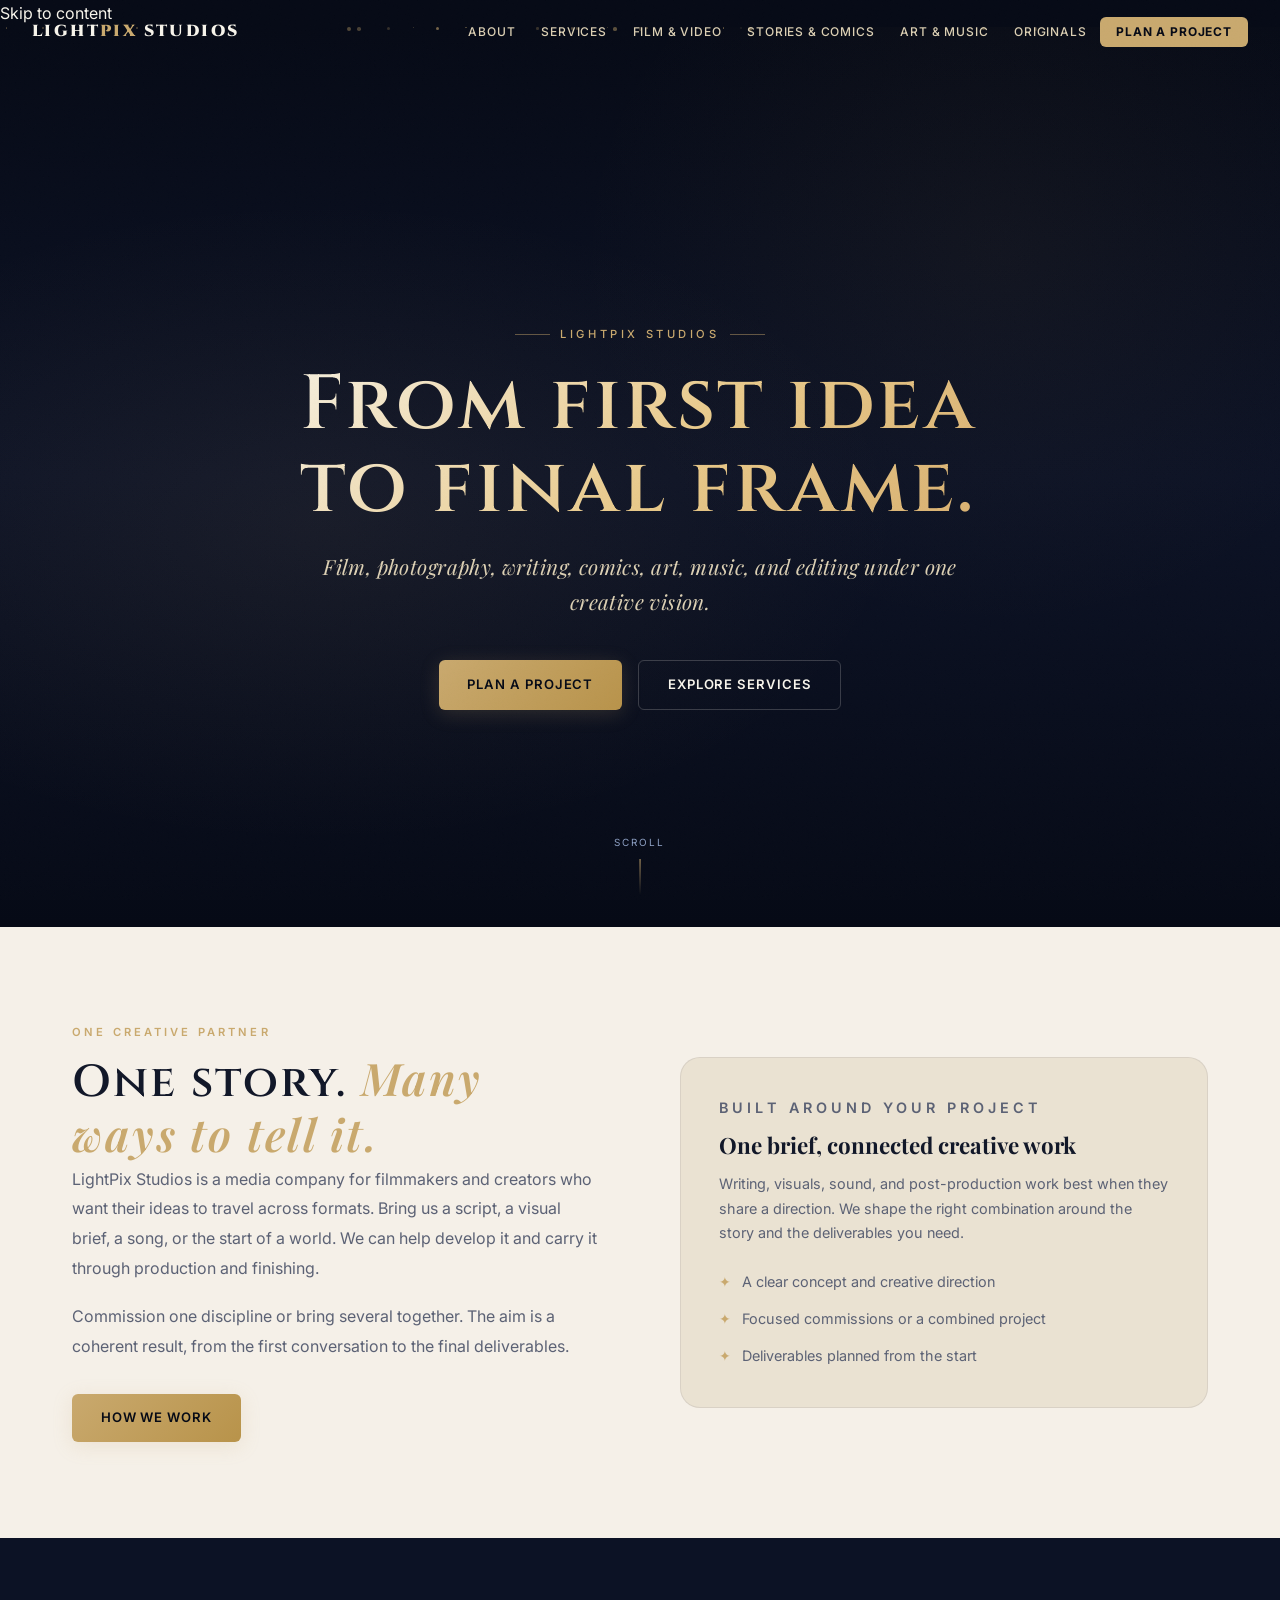
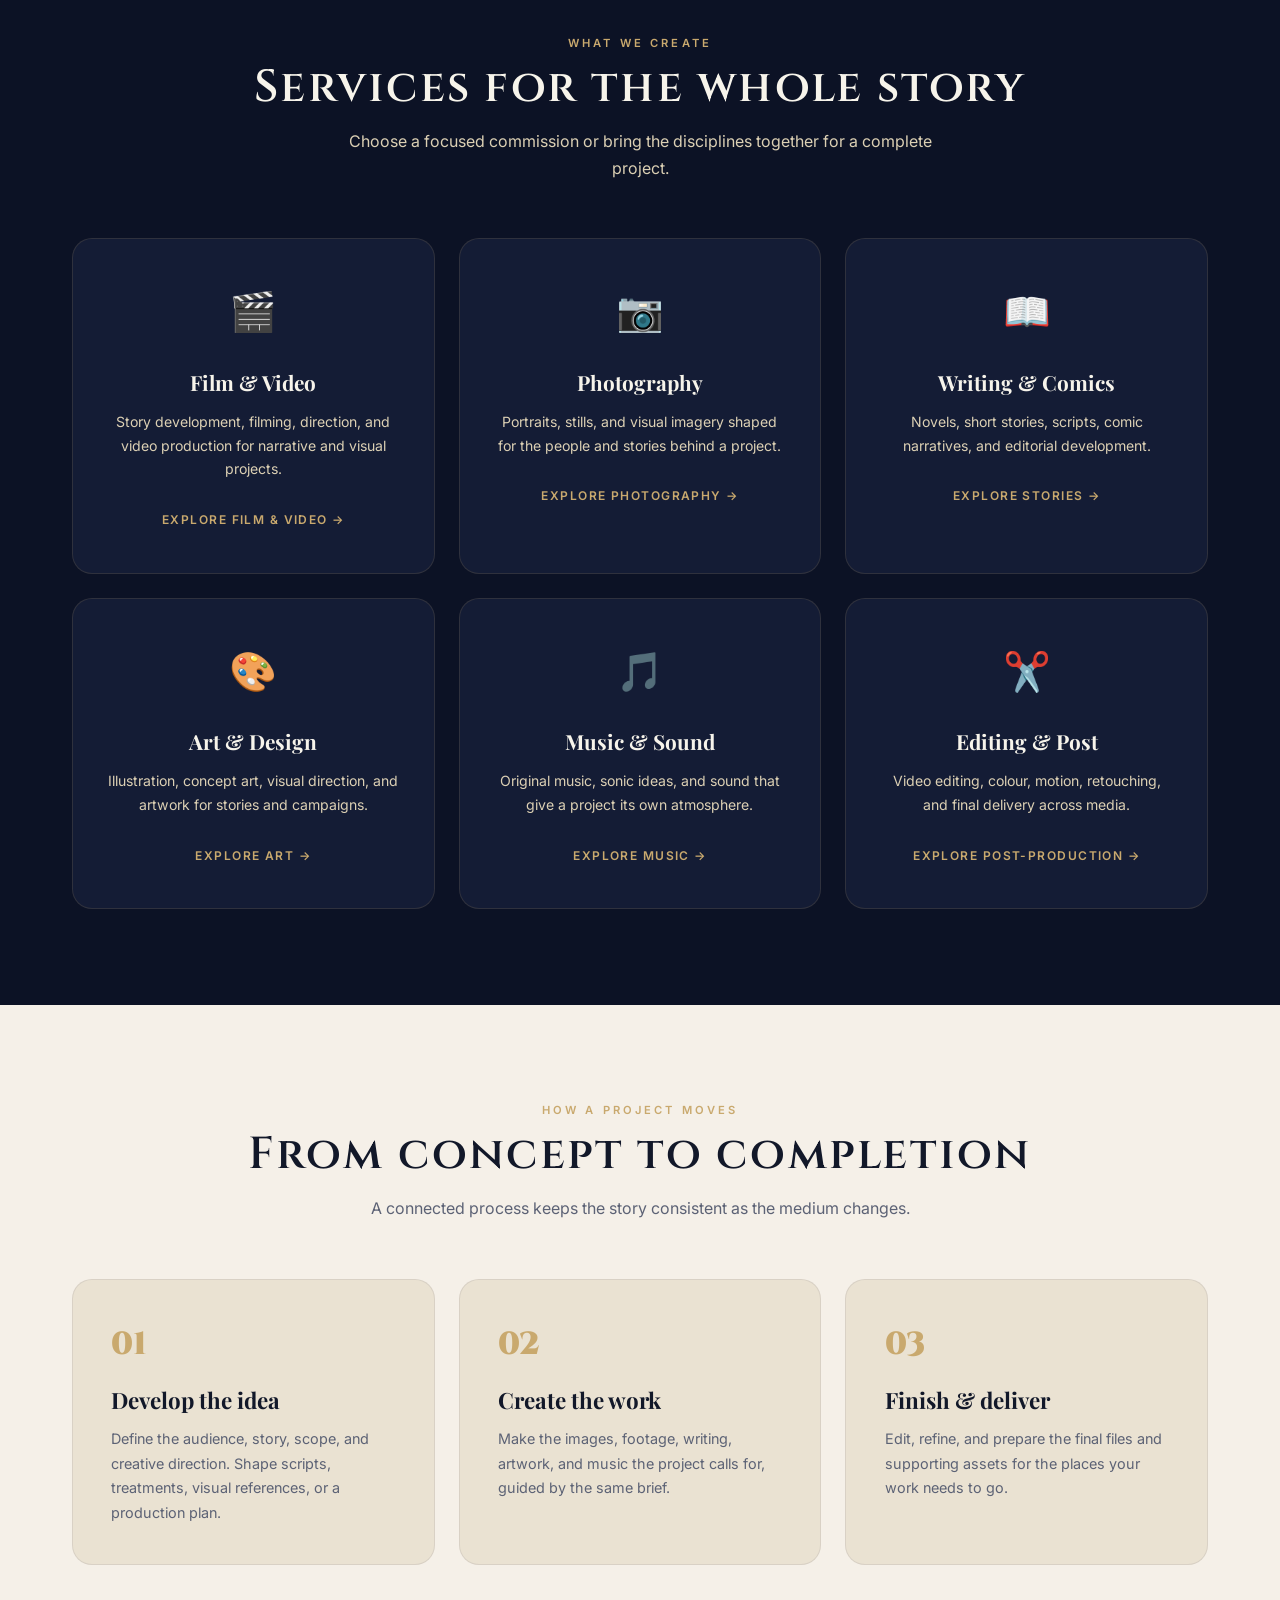
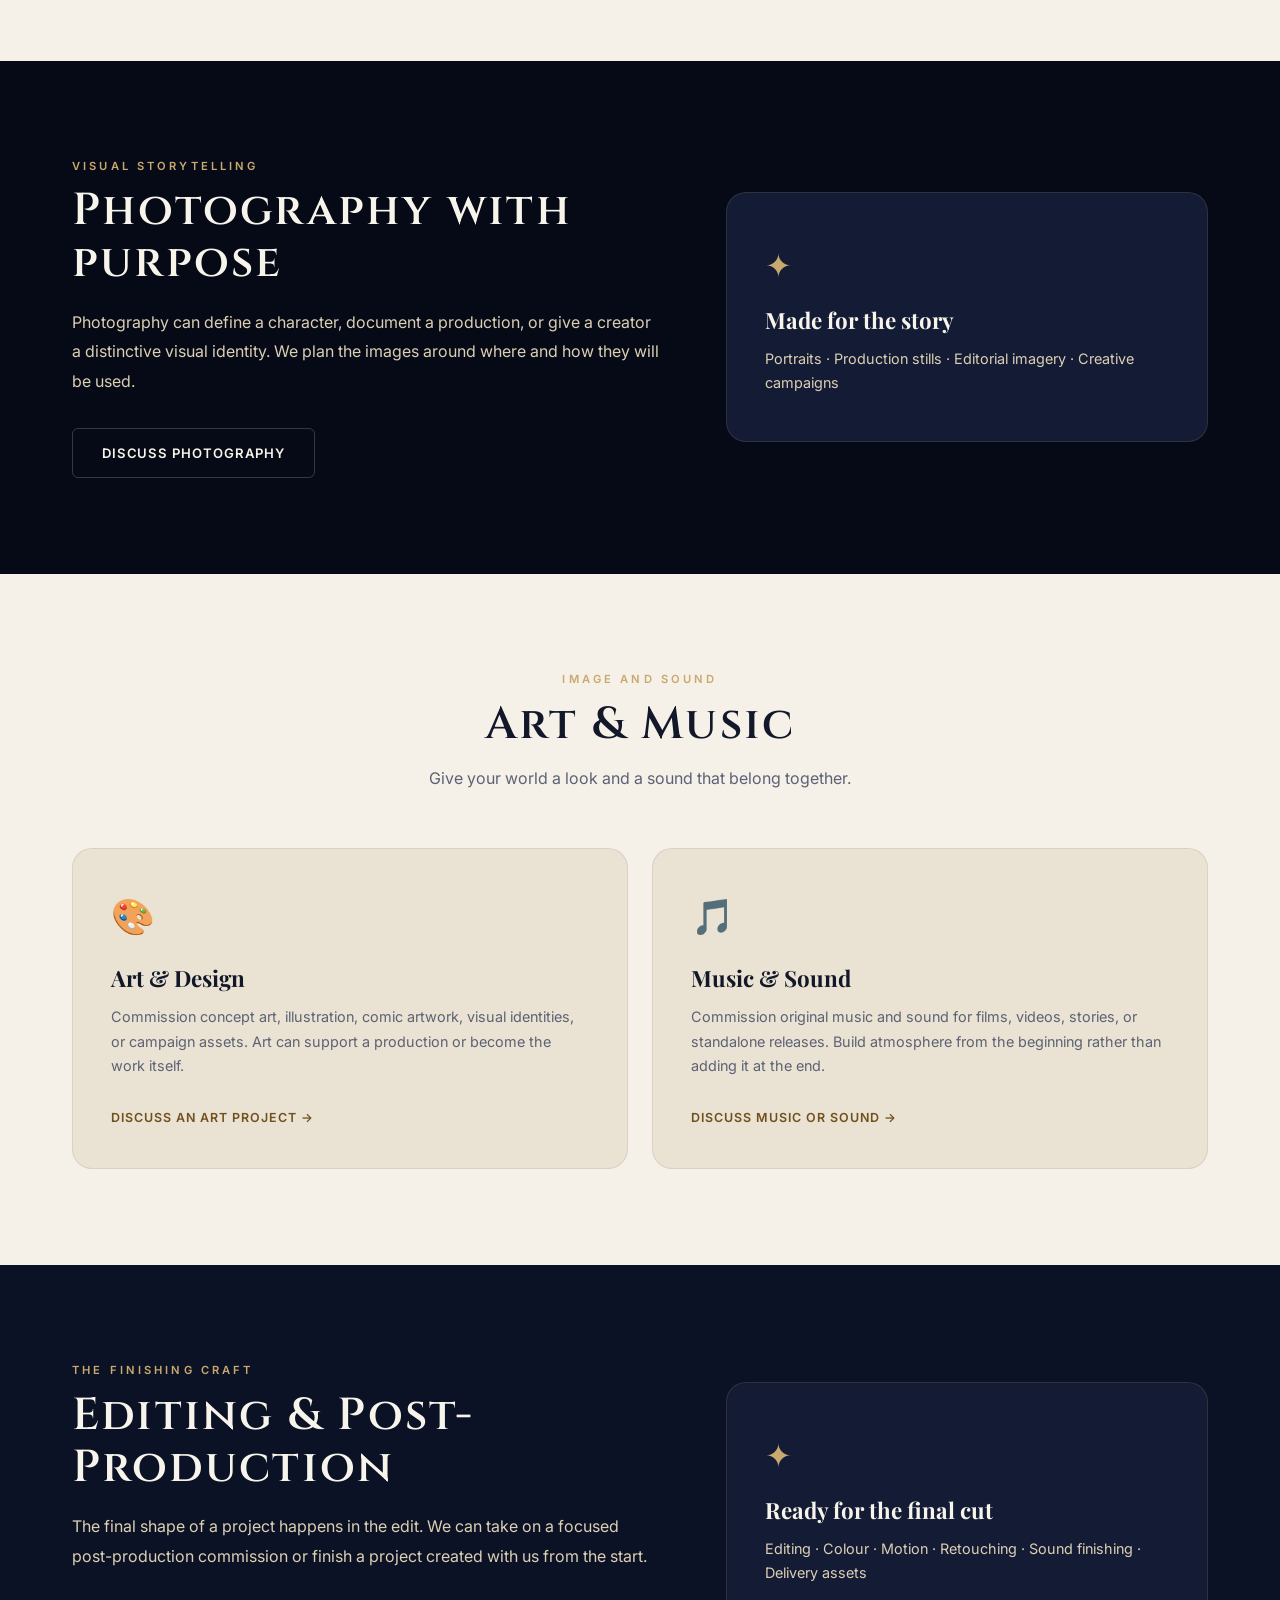
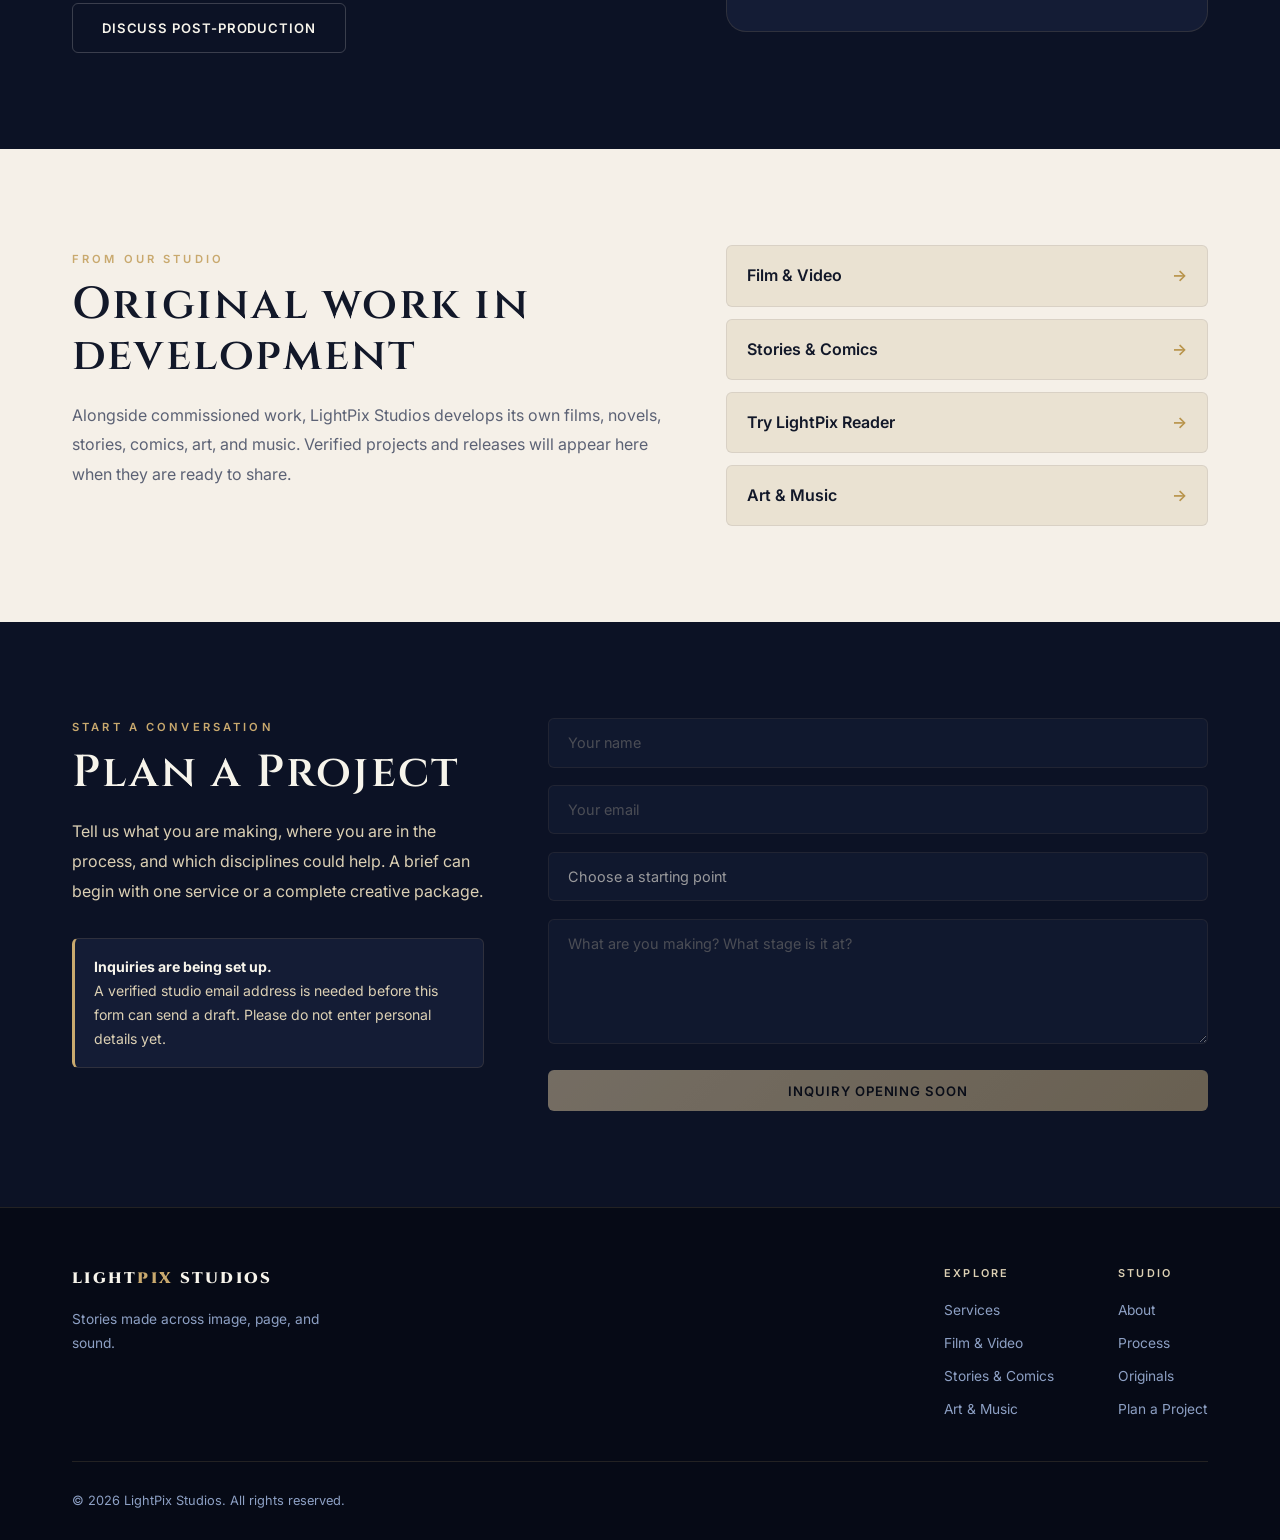
==== commit c609fa3d: "lightpix reader updated" ====
--- a/index.html
+++ b/index.html
@@ -103,7 +103,7 @@
 
         <section id="originals" class="section-light"><div class="container original-grid">
             <div class="reveal"><p class="section-eyebrow">From our studio</p><h2 class="section-title">Original work in development</h2><p class="feature-copy">Alongside commissioned work, LightPix Studios develops its own films, novels, stories, comics, art, and music. Verified projects and releases will appear here when they are ready to share.</p></div>
-            <div class="original-links reveal"><a href="films.html">Film &amp; Video <span aria-hidden="true">→</span></a><a href="books.html">Stories &amp; Comics <span aria-hidden="true">→</span></a><a href="#art-music">Art &amp; Music <span aria-hidden="true">→</span></a></div>
+            <div class="original-links reveal"><a href="films.html">Film &amp; Video <span aria-hidden="true">→</span></a><a href="books.html">Stories &amp; Comics <span aria-hidden="true">→</span></a><a href="books.html#reader-demo">Try LightPix Reader <span aria-hidden="true">→</span></a><a href="#art-music">Art &amp; Music <span aria-hidden="true">→</span></a></div>
         </div></section>
 
         <section id="contact"><div class="container contact-grid">
--- a/style.css
+++ b/style.css
@@ -876,6 +876,68 @@
 .section-light .check-list li { color: var(--text-dark-muted); }
 .section-light .feature-copy { color: var(--text-dark-muted); }
 .section-light .discipline-card .text-link { color: #70511d; }
++
+/* LightPix Reader demo */
+.reader-section { background: var(--bg-1); }
+.page-header-cta { margin-top: 1.75rem; }
+.demo-notice {
+    max-width: 760px; margin: -0.75rem auto 2.5rem; padding: 0.9rem 1.2rem;
+    border-left: 3px solid var(--gold); border-radius: var(--radius-sm);
+    background: var(--bg-2); color: var(--text-2); font-size: 0.88rem;
+}
+.demo-books-grid { max-width: 980px; margin: 0 auto; }
+.demo-books-grid .book-card {
+    width: 100%; padding: 0; text-align: left; color: inherit;
+    background: transparent; border: 0;
+}
+.demo-books-grid .book-card:focus-visible .book-cover { outline: 2px solid var(--gold-2); outline-offset: 4px; }
+.demo-cover {
+    display: flex; flex-direction: column; justify-content: space-between;
+    padding: clamp(1.4rem, 3vw, 2.2rem); color: var(--text-1);
+    border: 1px solid rgba(201,169,110,0.25);
+    transition: transform var(--transition), box-shadow var(--transition);
+}
+.demo-cover-one { background: linear-gradient(150deg, #223453, #07101e 70%); }
+.demo-cover-two { background: linear-gradient(150deg, #70543e, #1e2030 75%); }
+.demo-cover-three { background: linear-gradient(150deg, #34475a, #101525 75%); }
+.demo-cover-kicker {
+    color: var(--gold-2); font-size: 0.68rem; font-weight: 600;
+    letter-spacing: 0.2em; text-transform: uppercase;
+}
+.demo-cover strong {
+    font-family: var(--font-display); font-size: clamp(1.35rem, 2.6vw, 2rem);
+    font-weight: 600; line-height: 1.25; letter-spacing: 0.04em;
+}
+.demo-cover > span:nth-last-child(2) { color: var(--text-2); font-size: 0.86rem; }
+.demo-cover-action {
+    color: var(--gold-2); font-size: 0.72rem; font-weight: 600;
+    letter-spacing: 0.08em; text-transform: uppercase;
+}
+.demo-books-grid .book-info { display: flex; flex-direction: column; }
+.demo-books-grid .book-info strong {
+    font-family: var(--font-serif); font-size: 1.15rem; color: var(--text-1);
+}
+.demo-books-grid .book-card:hover .book-cover { box-shadow: 0 20px 50px rgba(0,0,0,0.65); }
+.reader-heading { display: flex; flex-direction: column; min-width: 0; }
+.reader-brand {
+    color: var(--text-1); font-family: var(--font-display);
+    font-size: 0.78rem; font-weight: 900; letter-spacing: 0.14em;
+}
+.reader-brand span { color: var(--gold); }
+.reader-heading strong { color: var(--text-2); font-size: 0.9rem; overflow: hidden; text-overflow: ellipsis; white-space: nowrap; }
+.reader-actions { display: flex; gap: 0.65rem; align-items: center; flex-shrink: 0; }
+.reader-help { padding: 0.35rem 2rem; background: var(--bg-1); color: var(--text-3); font-size: 0.75rem; }
+@media (max-width: 768px) {
+    .reader-nav { padding: 0.7rem 1rem; gap: 0.75rem; }
+    .reader-actions .btn { padding: 0.5rem 0.65rem; font-size: 0.65rem; }
+    .reader-help { padding: 0.35rem 1rem; }
+}
+@media (max-width: 480px) {
+    .reader-nav { align-items: flex-start; flex-direction: column; }
+    .reader-actions { width: 100%; flex-wrap: wrap; }
+    .demo-notice { margin-top: 0; }
+}
+
 @media (max-width: 1024px) {
     .split-feature, .original-grid { grid-template-columns: 1fr; gap: 2rem; }
     .process-grid { grid-template-columns: 1fr; }
